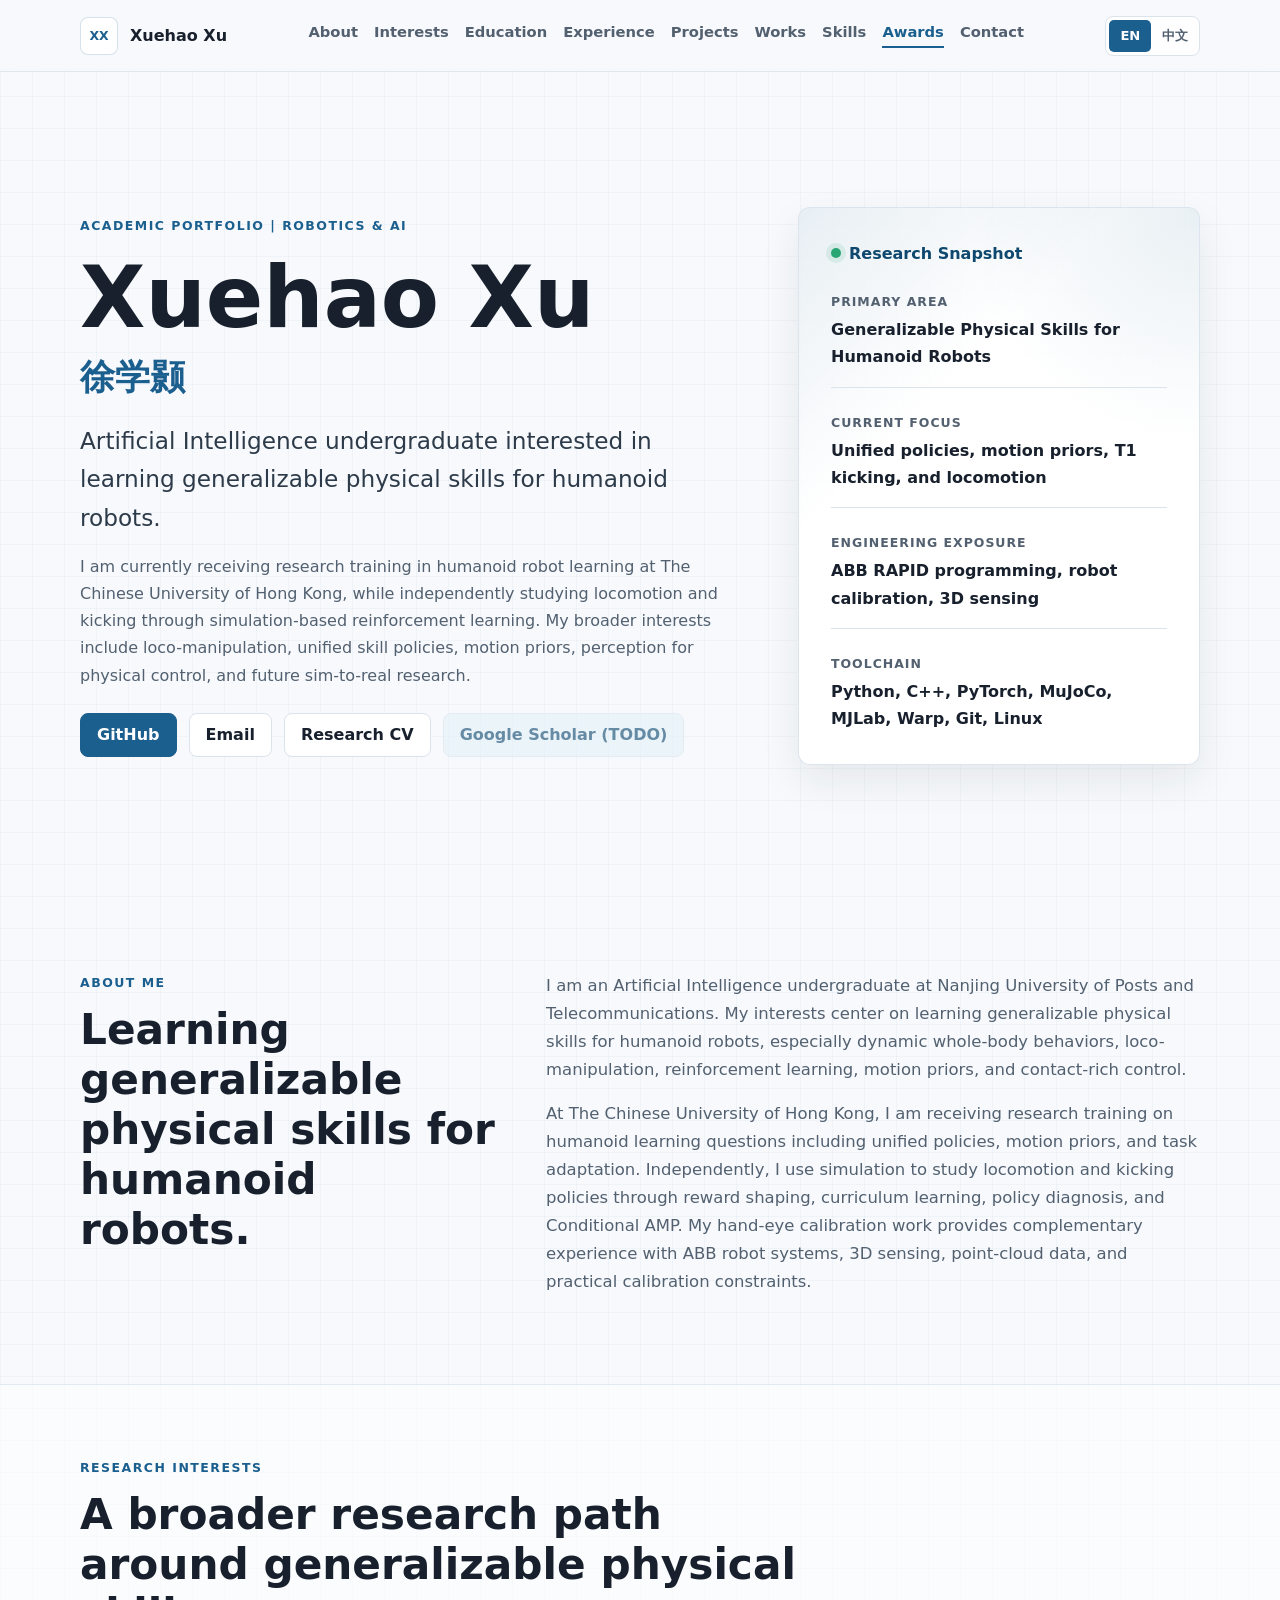
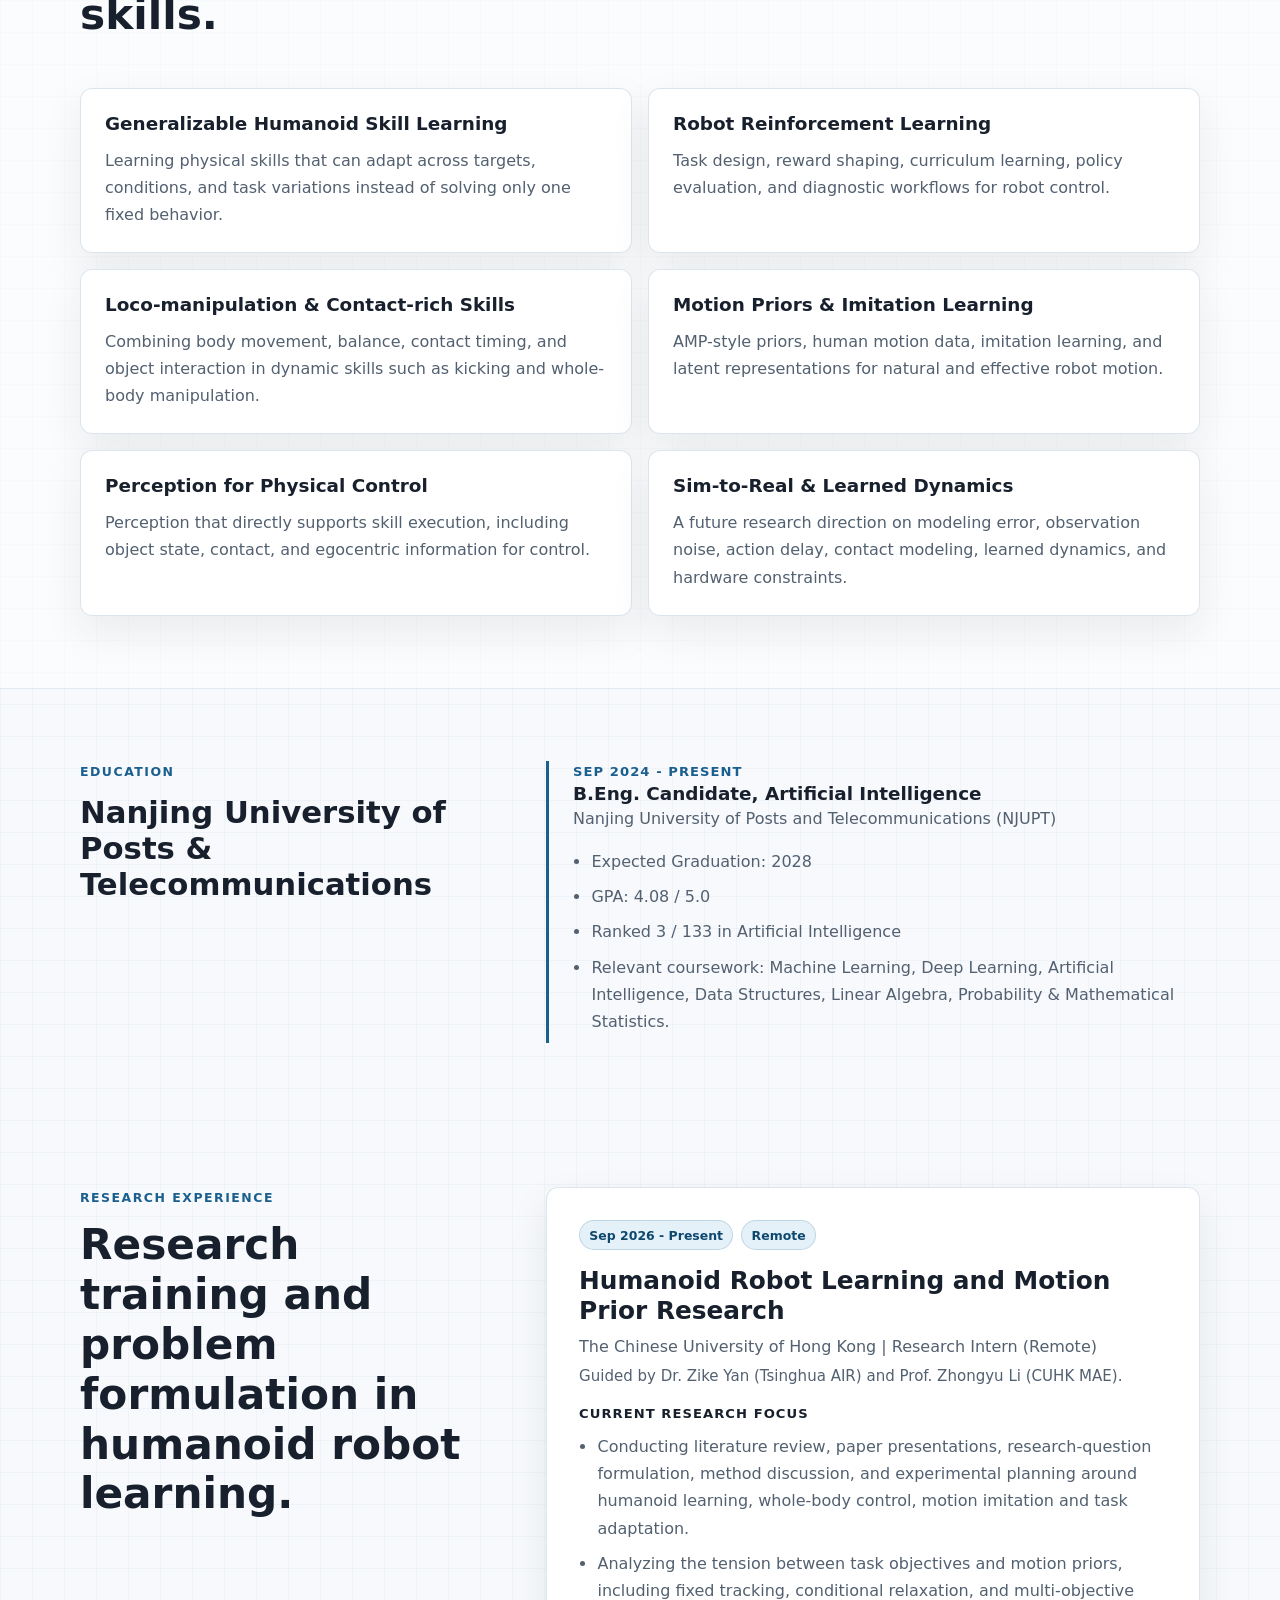
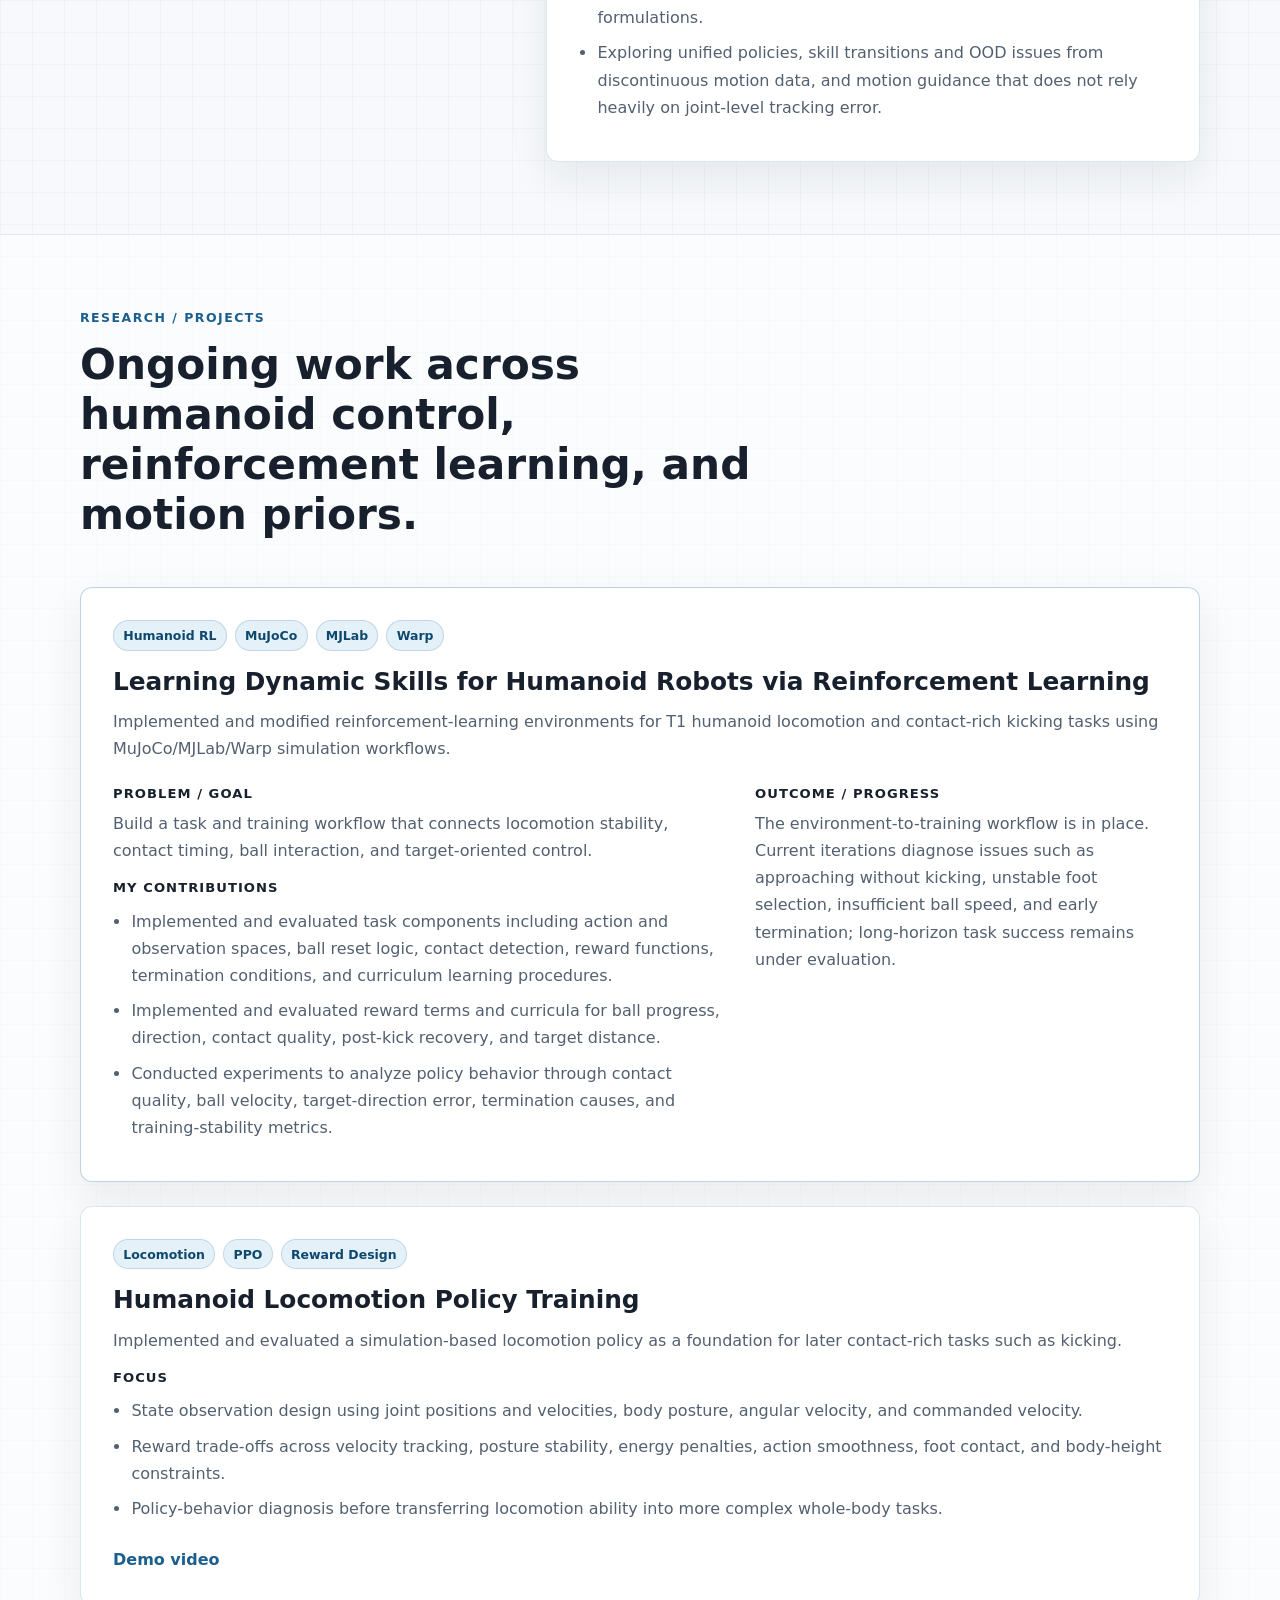
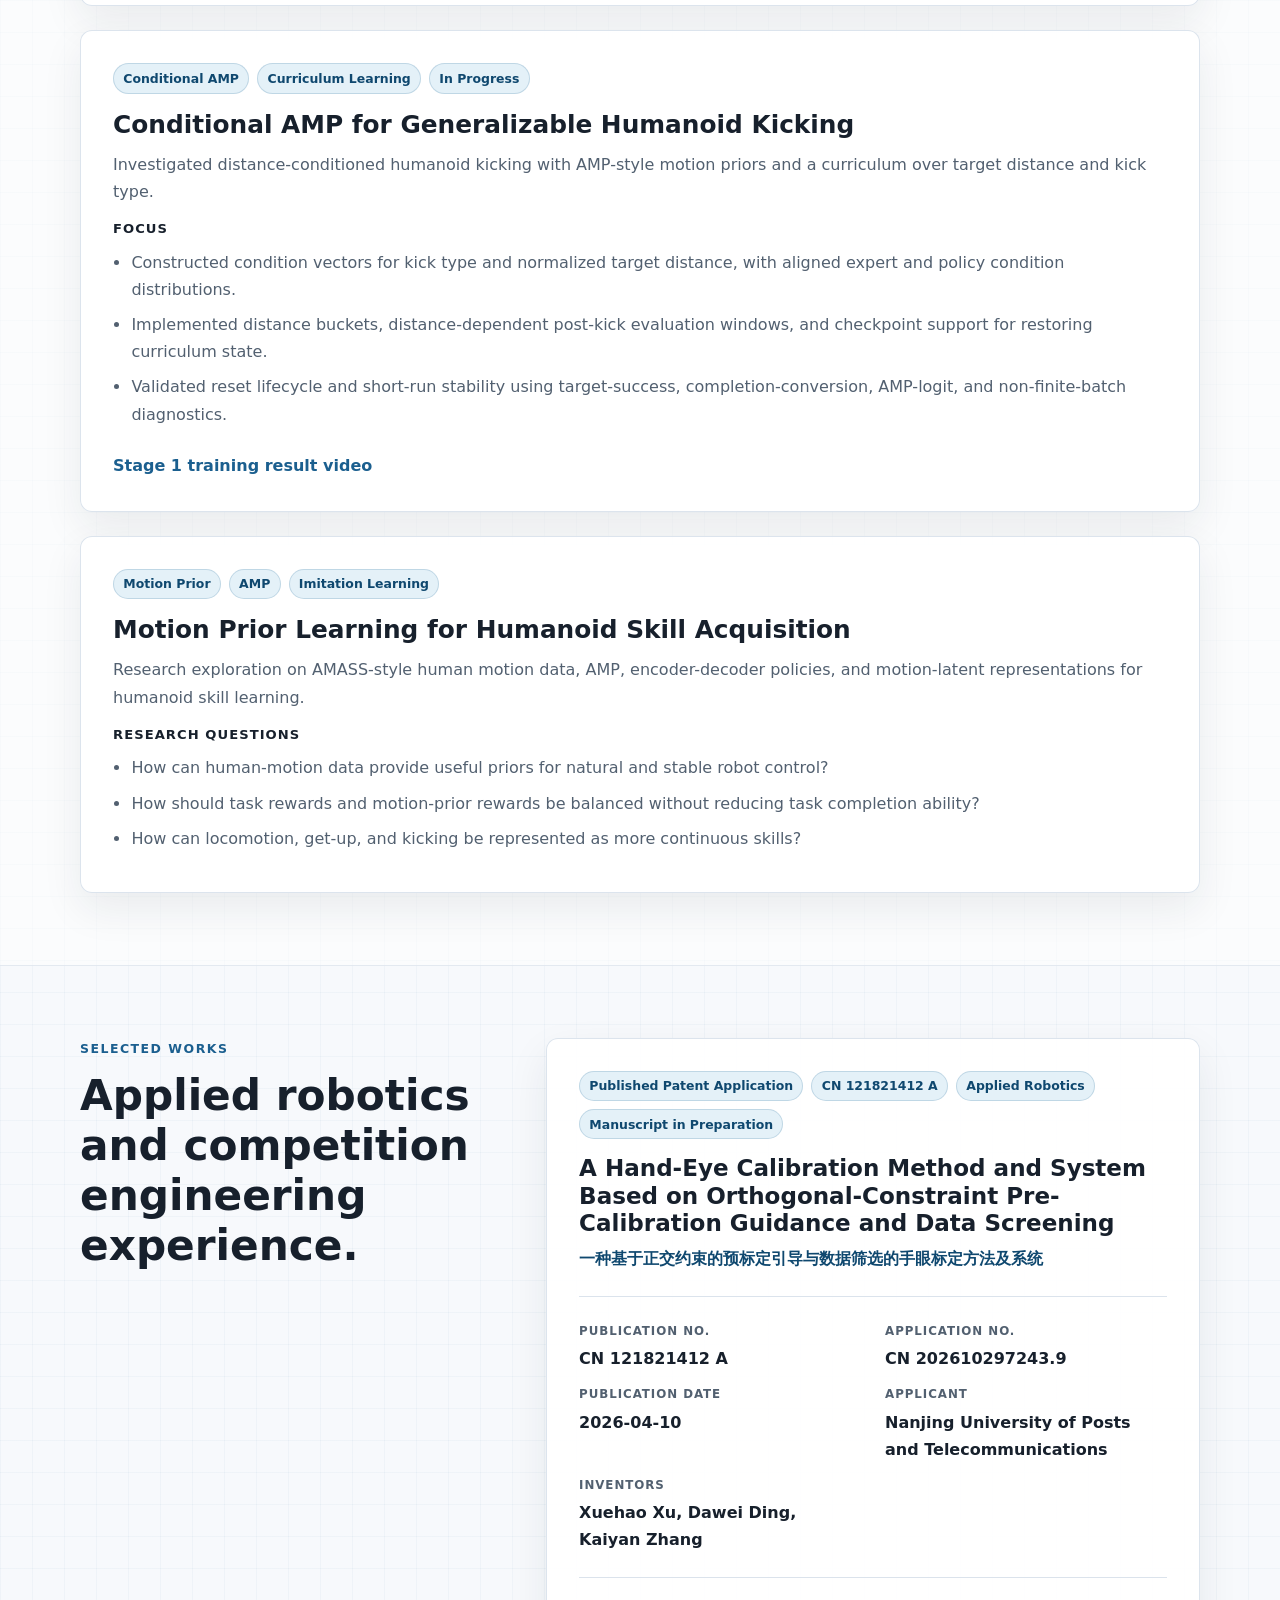
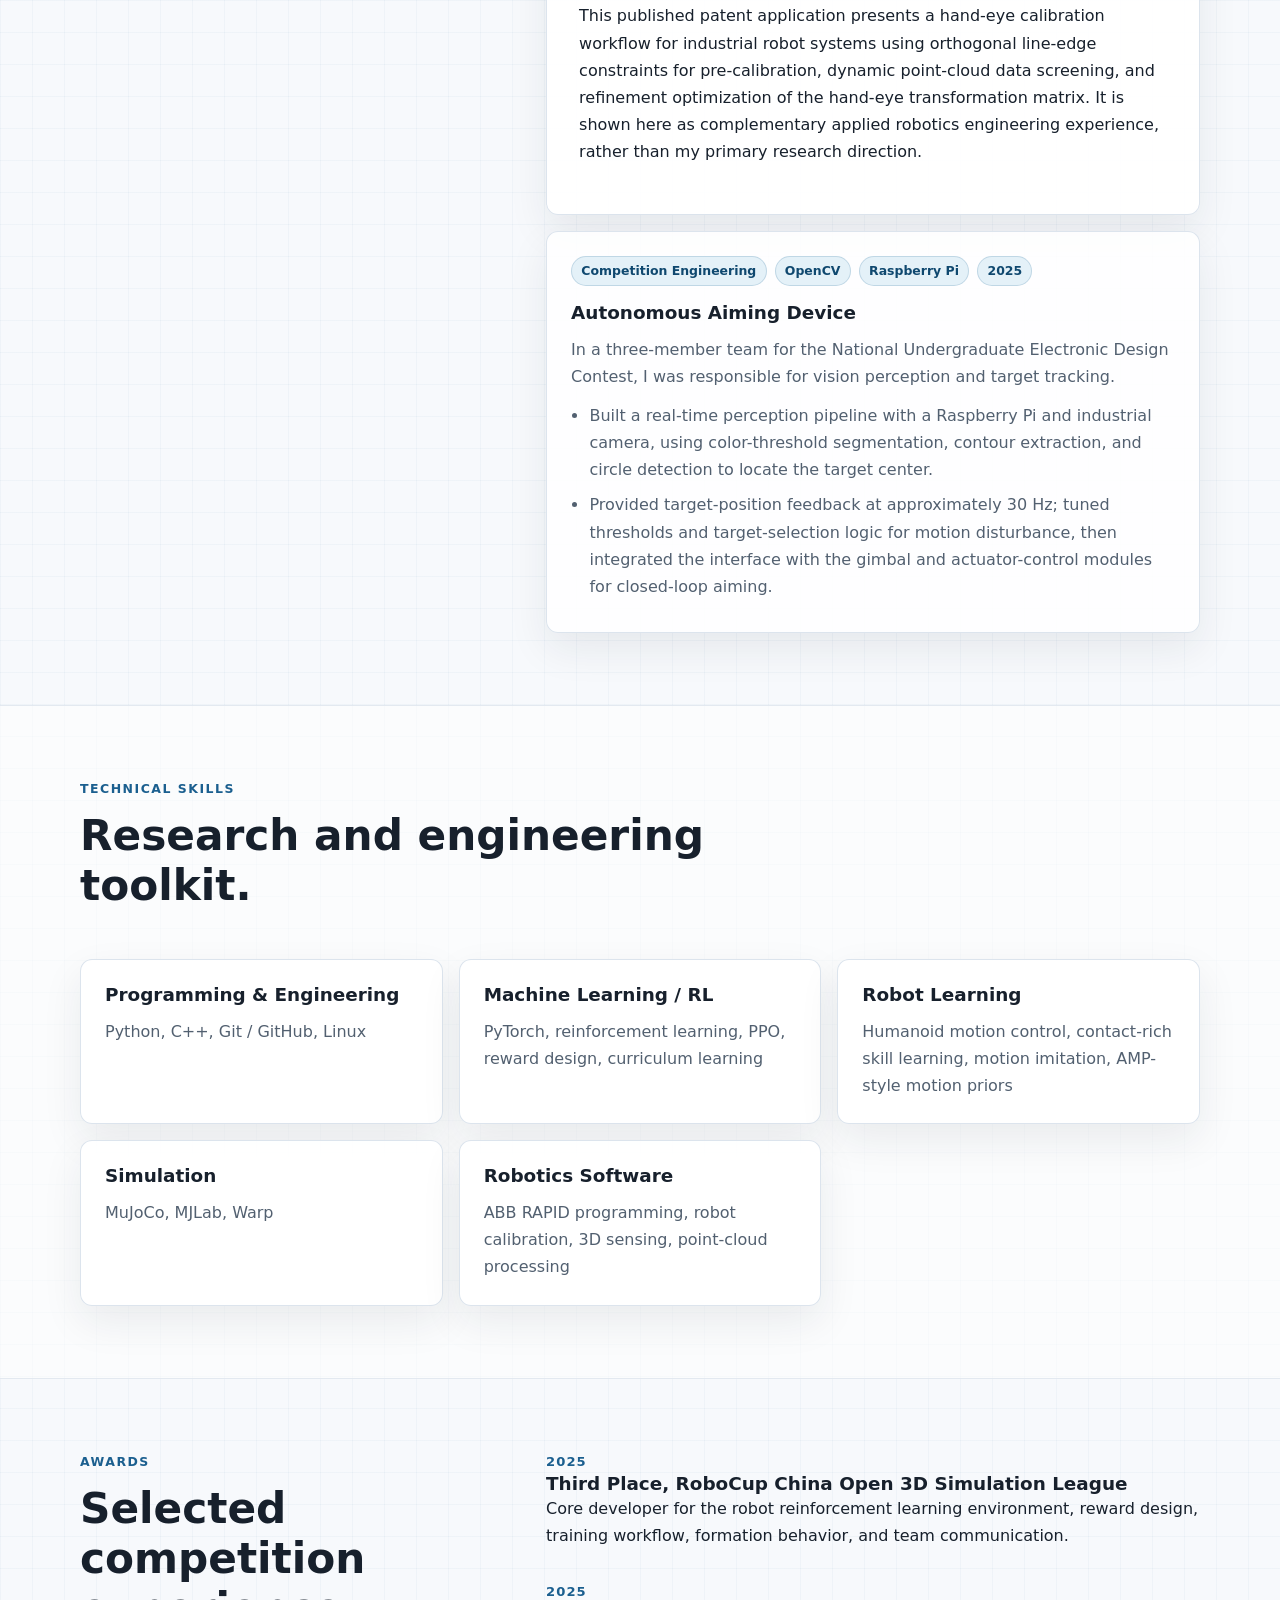
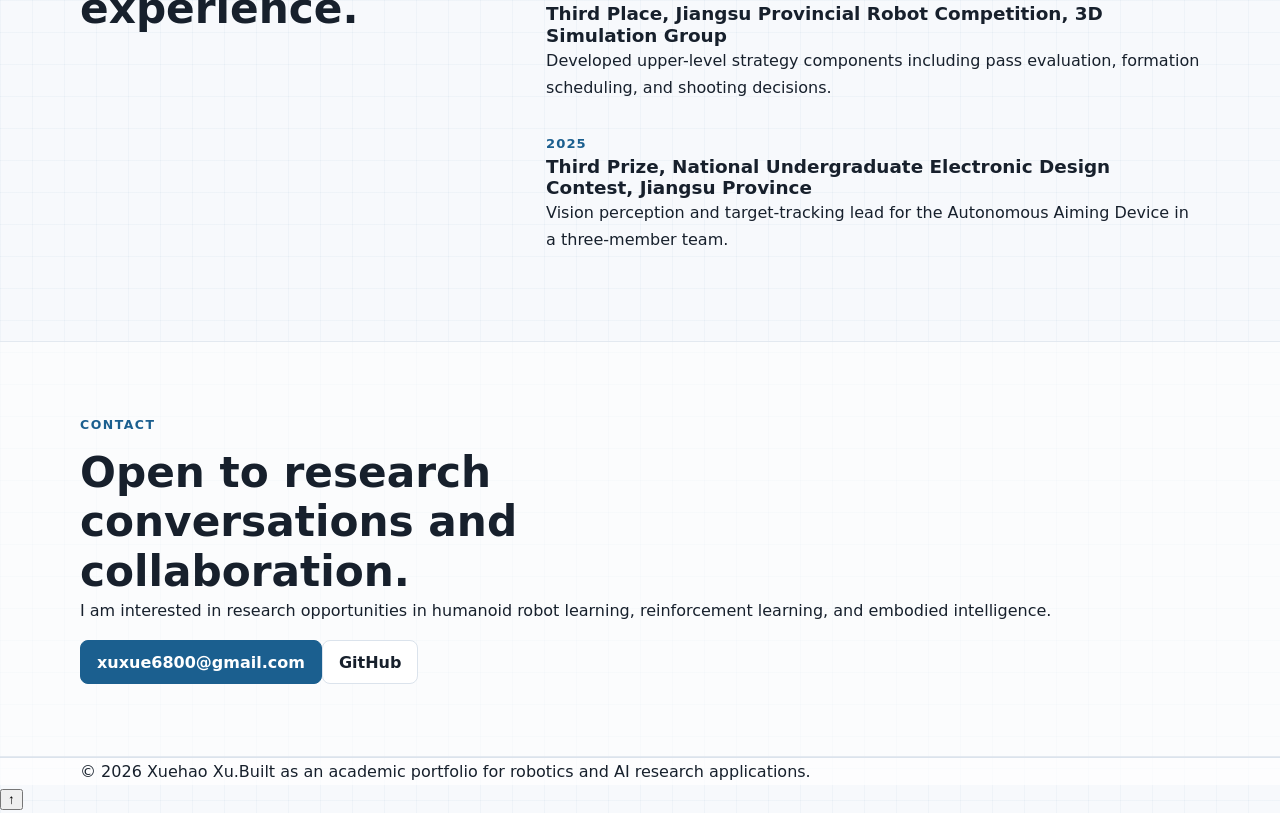
==== index.html @ 35026222 "Bust homepage script cache" ====
<!doctype html>
<html lang="en">
  <head>
    <meta charset="utf-8">
    <meta name="viewport" content="width=device-width, initial-scale=1">
    <meta name="description" content="Xuehao Xu's academic portfolio in artificial intelligence, humanoid robot learning, reinforcement learning, and robotics engineering.">
    <title>Xuehao Xu | Generalizable Humanoid Robot Skills</title>
    <link rel="icon" href="favicon.svg" type="image/svg+xml">
    <link rel="stylesheet" href="styles.css?v=20260922-1">
  </head>
  <body>
    <header class="site-header">
      <nav class="nav container" aria-label="Primary navigation">
        <a class="brand" href="#home" aria-label="Xuehao Xu home">
          <span class="brand-mark" aria-hidden="true">XX</span>
          <span>Xuehao Xu</span>
        </a>
        <button class="nav-toggle" type="button" aria-expanded="false" aria-controls="nav-menu">
          <span class="sr-only">Toggle navigation</span>
          <span></span><span></span><span></span>
        </button>
        <ul class="nav-menu" id="nav-menu">
          <li><a href="#about" data-i18n="navAbout">About</a></li>
          <li><a href="#interests" data-i18n="navInterests">Interests</a></li>
          <li><a href="#education" data-i18n="navEducation">Education</a></li>
          <li><a href="#experience" data-i18n="navExperience">Experience</a></li>
          <li><a href="#projects" data-i18n="navProjects">Projects</a></li>
          <li><a href="#selected-works" data-i18n="navWorks">Works</a></li>
          <li><a href="#skills" data-i18n="navSkills">Skills</a></li>
          <li><a href="#awards" data-i18n="navAwards">Awards</a></li>
          <li><a href="#contact" data-i18n="navContact">Contact</a></li>
        </ul>
        <div class="language-switch" aria-label="Language selection">
          <button class="lang-button active" type="button" data-lang="en" aria-pressed="true">EN</button>
          <button class="lang-button" type="button" data-lang="zh" aria-pressed="false">&#20013;&#25991;</button>
        </div>
      </nav>
    </header>

    <main id="home">
      <section class="hero section">
        <div class="container hero-grid">
          <div class="hero-copy">
            <p class="eyebrow" data-i18n="heroEyebrow">Academic Portfolio | Robotics & AI</p>
            <h1>Xuehao Xu <span lang="zh-CN">&#24464;&#23398;&#39074;</span></h1>
            <p class="hero-title" data-i18n="heroTitle">Artificial Intelligence undergraduate interested in learning generalizable physical skills for humanoid robots.</p>
            <p class="hero-text" data-i18n="heroText">I am currently receiving research training in humanoid robot learning at The Chinese University of Hong Kong, while independently studying locomotion and kicking through simulation-based reinforcement learning. My broader interests include loco-manipulation, unified skill policies, motion priors, perception for physical control, and future sim-to-real research.</p>
            <div class="hero-actions" aria-label="Profile links">
              <a class="button primary" href="https://github.com/srontover" target="_blank" rel="noopener noreferrer">GitHub</a>
              <a class="button" href="mailto:xuxue6800@gmail.com">Email</a>
              <a class="button" href="./cv/index.html" target="_blank" rel="noopener noreferrer" data-i18n="cv">Research CV</a>
              <span class="button subtle disabled" aria-disabled="true" data-i18n="scholar">Google Scholar (TODO)</span>
            </div>
          </div>

          <aside class="hero-panel" aria-label="Research snapshot">
            <div class="panel-heading"><span class="status-dot" aria-hidden="true"></span><span data-i18n="snapshotTitle">Research Snapshot</span></div>
            <dl class="snapshot-list">
              <div><dt data-i18n="snapshotAreaLabel">Primary Area</dt><dd data-i18n="snapshotArea">Generalizable Physical Skills for Humanoid Robots</dd></div>
              <div><dt data-i18n="snapshotFocusLabel">Current Focus</dt><dd data-i18n="snapshotFocus">Unified policies, motion priors, T1 kicking, and locomotion</dd></div>
              <div><dt data-i18n="snapshotEngineeringLabel">Engineering Exposure</dt><dd data-i18n="snapshotEngineering">ABB RAPID programming, robot calibration, 3D sensing</dd></div>
              <div><dt data-i18n="snapshotToolsLabel">Toolchain</dt><dd data-i18n="snapshotTools">Python, C++, PyTorch, MuJoCo, MJLab, Warp, Git, Linux</dd></div>
            </dl>
          </aside>
        </div>
      </section>

      <section class="section" id="about">
        <div class="container two-column">
          <div>
            <p class="section-kicker" data-i18n="aboutKicker">About Me</p>
            <h2 data-i18n="aboutTitle">Learning generalizable physical skills for humanoid robots.</h2>
          </div>
          <div class="section-body">
            <p data-i18n="aboutText1">I am an Artificial Intelligence undergraduate at Nanjing University of Posts and Telecommunications. My interests center on learning generalizable physical skills for humanoid robots, especially dynamic whole-body behaviors, loco-manipulation, reinforcement learning, motion priors, and contact-rich control.</p>
            <p data-i18n="aboutText2">At The Chinese University of Hong Kong, I am receiving research training on humanoid learning questions including unified policies, motion priors, and task adaptation. Independently, I use simulation to study locomotion and kicking policies through reward shaping, curriculum learning, policy diagnosis, and Conditional AMP. My hand-eye calibration work provides complementary experience with ABB robot systems, 3D sensing, point-cloud data, and practical calibration constraints.</p>
          </div>
        </div>
      </section>

      <section class="section alt" id="interests">
        <div class="container">
          <div class="section-header">
            <p class="section-kicker" data-i18n="interestsKicker">Research Interests</p>
            <h2 data-i18n="interestsTitle">A broader research path around generalizable physical skills.</h2>
          </div>
          <div class="interest-grid focused">
            <article class="interest-card"><h3 data-i18n="interest1Title">Generalizable Humanoid Skill Learning</h3><p data-i18n="interest1Text">Learning physical skills that can adapt across targets, conditions, and task variations instead of solving only one fixed behavior.</p></article>
            <article class="interest-card"><h3 data-i18n="interest2Title">Robot Reinforcement Learning</h3><p data-i18n="interest2Text">Task design, reward shaping, curriculum learning, policy evaluation, and diagnostic workflows for robot control.</p></article>
            <article class="interest-card"><h3 data-i18n="interest3Title">Loco-manipulation &amp; Contact-rich Skills</h3><p data-i18n="interest3Text">Combining body movement, balance, contact timing, and object interaction in dynamic skills such as kicking and whole-body manipulation.</p></article>
            <article class="interest-card"><h3 data-i18n="interest4Title">Motion Priors &amp; Imitation Learning</h3><p data-i18n="interest4Text">AMP-style priors, human motion data, imitation learning, and latent representations for natural and effective robot motion.</p></article>
            <article class="interest-card"><h3 data-i18n="interest5Title">Perception for Physical Control</h3><p data-i18n="interest5Text">Perception that directly supports skill execution, including object state, contact, and egocentric information for control.</p></article>
            <article class="interest-card"><h3 data-i18n="interest6Title">Sim-to-Real &amp; Learned Dynamics</h3><p data-i18n="interest6Text">A future research direction on modeling error, observation noise, action delay, contact modeling, learned dynamics, and hardware constraints.</p></article>
          </div>
        </div>
      </section>

      <section class="section" id="education">
        <div class="container two-column">
          <div>
            <p class="section-kicker" data-i18n="educationKicker">Education</p>
            <h2 class="section-title-compact" data-i18n="educationTitle">Nanjing University of Posts &amp; Telecommunications</h2>
          </div>
          <div class="timeline">
            <article class="timeline-item">
              <div class="timeline-date" data-i18n="educationDate">Sep 2024 - Present</div>
              <h3 data-i18n="educationDegree">B.Eng. Candidate, Artificial Intelligence</h3>
              <p class="muted" data-i18n="educationSchool">Nanjing University of Posts and Telecommunications (NJUPT)</p>
              <ul class="clean-list">
                <li data-i18n="educationExpected">Expected Graduation: 2028</li>
                <li data-i18n="educationGpa">GPA: 4.08 / 5.0</li>
                <li data-i18n="educationRank">Ranked 3 / 133 in Artificial Intelligence</li>
                <li data-i18n="educationCoursework">Relevant coursework: Machine Learning, Deep Learning, Artificial Intelligence, Data Structures, Linear Algebra, Probability &amp; Mathematical Statistics.</li>
              </ul>
            </article>
          </div>
        </div>
      </section>

      <section class="section" id="experience">
        <div class="container two-column">
          <div>
            <p class="section-kicker" data-i18n="experienceKicker">Research Experience</p>
            <h2 data-i18n="experienceTitle">Research training and problem formulation in humanoid robot learning.</h2>
          </div>
          <article class="research-experience-card">
            <div class="project-meta"><span data-i18n="experienceDate">Sep 2026 - Present</span><span data-i18n="experienceRemote">Remote</span></div>
            <h3 data-i18n="experienceRole">Humanoid Robot Learning and Motion Prior Research</h3>
            <p class="muted" data-i18n="experienceAffiliation">The Chinese University of Hong Kong | Research Intern (Remote)</p>
            <p class="advisor-line" data-i18n="experienceAdvisors">Guided by Dr. Zike Yan (Tsinghua AIR) and Prof. Zhongyu Li (CUHK MAE).</p>
            <h4 data-i18n="experienceFocusLabel">Current Research Focus</h4>
            <ul>
              <li data-i18n="experiencePoint1">Conducting literature review, paper presentations, research-question formulation, method discussion, and experimental planning around humanoid learning, whole-body control, motion imitation and task adaptation.</li>
              <li data-i18n="experiencePoint2">Analyzing the tension between task objectives and motion priors, including fixed tracking, conditional relaxation, and multi-objective formulations.</li>
              <li data-i18n="experiencePoint3">Exploring unified policies, skill transitions and OOD issues from discontinuous motion data, and motion guidance that does not rely heavily on joint-level tracking error.</li>
            </ul>
          </article>
        </div>
      </section>

      <section class="section alt" id="projects">
        <div class="container">
          <div class="section-header">
            <p class="section-kicker" data-i18n="projectsKicker">Research / Projects</p>
            <h2 data-i18n="projectsTitle">Ongoing work across humanoid control, reinforcement learning, and motion priors.</h2>
          </div>
          <div class="project-grid">
            <article class="project-card featured">
              <div class="project-meta"><span data-i18n="tagHumanoidRl">Humanoid RL</span><span>MuJoCo</span><span>MJLab</span><span>Warp</span></div>
              <h3 data-i18n="project1Title">Learning Dynamic Skills for Humanoid Robots via Reinforcement Learning</h3>
              <p data-i18n="project1Text">Implemented and modified reinforcement-learning environments for T1 humanoid locomotion and contact-rich kicking tasks using MuJoCo/MJLab/Warp simulation workflows.</p>
              <div class="project-detail-grid">
                <div>
                  <h4 data-i18n="problemGoal">Problem / Goal</h4><p data-i18n="project1Goal">Build a task and training workflow that connects locomotion stability, contact timing, ball interaction, and target-oriented control.</p>
                  <h4 data-i18n="contributions">My Contributions</h4>
                  <ul>
                    <li data-i18n="project1Contribution1">Implemented and evaluated task components including action and observation spaces, ball reset logic, contact detection, reward functions, termination conditions, and curriculum learning procedures.</li>
                    <li data-i18n="project1Contribution2">Implemented and evaluated reward terms and curricula for ball progress, direction, contact quality, post-kick recovery, and target distance.</li>
                    <li data-i18n="project1Contribution3">Conducted experiments to analyze policy behavior through contact quality, ball velocity, target-direction error, termination causes, and training-stability metrics.</li>
                  </ul>
                </div>
                <div><h4 data-i18n="outcome">Outcome / Progress</h4><p data-i18n="project1Outcome">The environment-to-training workflow is in place. Current iterations diagnose issues such as approaching without kicking, unstable foot selection, insufficient ball speed, and early termination; long-horizon task success remains under evaluation.</p></div>
              </div>
            </article>

            <article class="project-card">
              <div class="project-meta"><span data-i18n="tagLocomotion">Locomotion</span><span>PPO</span><span data-i18n="tagReward">Reward Design</span></div>
              <h3 data-i18n="project2Title">Humanoid Locomotion Policy Training</h3>
              <p data-i18n="project2Text">Implemented and evaluated a simulation-based locomotion policy as a foundation for later contact-rich tasks such as kicking.</p>
              <h4 data-i18n="focus">Focus</h4>
              <ul>
                <li data-i18n="project2Point1">State observation design using joint positions and velocities, body posture, angular velocity, and commanded velocity.</li>
                <li data-i18n="project2Point2">Reward trade-offs across velocity tracking, posture stability, energy penalties, action smoothness, foot contact, and body-height constraints.</li>
                <li data-i18n="project2Point3">Policy-behavior diagnosis before transferring locomotion ability into more complex whole-body tasks.</li>
              </ul>
              <a class="text-link" href="https://www.bilibili.com/video/BV1HuEK6KEx6/" target="_blank" rel="noopener noreferrer" data-i18n="demoVideo">Demo video</a>
            </article>

            <article class="project-card">
              <div class="project-meta"><span data-i18n="tagConditionalAmp">Conditional AMP</span><span>Curriculum Learning</span><span data-i18n="tagInProgress">In Progress</span></div>
              <h3 data-i18n="project4Title">Conditional AMP for Generalizable Humanoid Kicking</h3>
              <p data-i18n="project4Text">Investigated distance-conditioned humanoid kicking with AMP-style motion priors and a curriculum over target distance and kick type.</p>
              <h4 data-i18n="focus">Focus</h4>
              <ul>
                <li data-i18n="project4Point1">Constructed condition vectors for kick type and normalized target distance, with aligned expert and policy condition distributions.</li>
                <li data-i18n="project4Point2">Implemented distance buckets, distance-dependent post-kick evaluation windows, and checkpoint support for restoring curriculum state.</li>
                <li data-i18n="project4Point3">Validated reset lifecycle and short-run stability using target-success, completion-conversion, AMP-logit, and non-finite-batch diagnostics.</li>
              </ul>
              <a class="text-link" href="https://www.bilibili.com/video/BV1hbgn6gE2H/" target="_blank" rel="noopener noreferrer" data-i18n="stage1Video">Stage 1 training result video</a>
            </article>

            <article class="project-card">
              <div class="project-meta"><span data-i18n="tagMotionPrior">Motion Prior</span><span>AMP</span><span data-i18n="tagImitation">Imitation Learning</span></div>
              <h3 data-i18n="project3Title">Motion Prior Learning for Humanoid Skill Acquisition</h3>
              <p data-i18n="project3Text">Research exploration on AMASS-style human motion data, AMP, encoder-decoder policies, and motion-latent representations for humanoid skill learning.</p>
              <h4 data-i18n="researchQuestions">Research Questions</h4>
              <ul>
                <li data-i18n="project3Point1">How can human-motion data provide useful priors for natural and stable robot control?</li>
                <li data-i18n="project3Point2">How should task rewards and motion-prior rewards be balanced without reducing task completion ability?</li>
                <li data-i18n="project3Point3">How can locomotion, get-up, and kicking be represented as more continuous skills?</li>
              </ul>
            </article>
          </div>
        </div>
      </section>

      <section class="section" id="selected-works">
        <div class="container two-column">
          <div><p class="section-kicker" data-i18n="worksKicker">Selected Works</p><h2 data-i18n="worksTitle">Applied robotics and competition engineering experience.</h2></div>
          <div class="work-stack">
          <article class="patent-card">
            <div class="project-meta"><span data-i18n="patentBadge">Published Patent Application</span><span>CN 121821412 A</span><span data-i18n="patentAreaTag">Applied Robotics</span><span data-i18n="patentManuscriptTag">Manuscript in Preparation</span></div>
            <h3 data-i18n="patentTitle">A Hand-Eye Calibration Method and System Based on Orthogonal-Constraint Pre-Calibration Guidance and Data Screening</h3>
            <p class="cn-title" lang="zh-CN" data-i18n="patentChineseTitle">&#19968;&#31181;&#22522;&#20110;&#27491;&#20132;&#32422;&#26463;&#30340;&#39044;&#26631;&#23450;&#24341;&#23548;&#19982;&#25968;&#25454;&#31579;&#36873;&#30340;&#25163;&#30524;&#26631;&#23450;&#26041;&#27861;&#21450;&#31995;&#32479;</p>
            <dl class="patent-meta">
              <div><dt data-i18n="patentPublicationNoLabel">Publication No.</dt><dd>CN 121821412 A</dd></div>
              <div><dt data-i18n="patentApplicationNoLabel">Application No.</dt><dd>CN 202610297243.9</dd></div>
              <div><dt data-i18n="patentDateLabel">Publication Date</dt><dd>2026-04-10</dd></div>
              <div><dt data-i18n="patentApplicantLabel">Applicant</dt><dd data-i18n="patentApplicant">Nanjing University of Posts and Telecommunications</dd></div>
              <div><dt data-i18n="patentInventorsLabel">Inventors</dt><dd data-i18n="patentInventors">Xuehao Xu, Dawei Ding, Kaiyan Zhang</dd></div>
            </dl>
            <p data-i18n="patentText">This published patent application presents a hand-eye calibration workflow for industrial robot systems using orthogonal line-edge constraints for pre-calibration, dynamic point-cloud data screening, and refinement optimization of the hand-eye transformation matrix. It is shown here as complementary applied robotics engineering experience, rather than my primary research direction.</p>
          </article>
          <article class="engineering-item">
            <div class="project-meta"><span data-i18n="aimingBadge">Competition Engineering</span><span>OpenCV</span><span>Raspberry Pi</span><span>2025</span></div>
            <h3 data-i18n="aimingTitle">Autonomous Aiming Device</h3>
            <p data-i18n="aimingText">In a three-member team for the National Undergraduate Electronic Design Contest, I was responsible for vision perception and target tracking.</p>
            <ul>
              <li data-i18n="aimingPoint1">Built a real-time perception pipeline with a Raspberry Pi and industrial camera, using color-threshold segmentation, contour extraction, and circle detection to locate the target center.</li>
              <li data-i18n="aimingPoint2">Provided target-position feedback at approximately 30 Hz; tuned thresholds and target-selection logic for motion disturbance, then integrated the interface with the gimbal and actuator-control modules for closed-loop aiming.</li>
            </ul>
          </article>
          </div>
        </div>
      </section>

      <section class="section alt" id="skills">
        <div class="container">
          <div class="section-header"><p class="section-kicker" data-i18n="skillsKicker">Technical Skills</p><h2 data-i18n="skillsTitle">Research and engineering toolkit.</h2></div>
          <div class="skills-grid">
            <article class="skill-group"><h3 data-i18n="skill1Title">Programming &amp; Engineering</h3><p data-i18n="skill1Text">Python, C++, Git / GitHub, Linux</p></article>
            <article class="skill-group"><h3 data-i18n="skill2Title">Machine Learning / RL</h3><p data-i18n="skill2Text">PyTorch, reinforcement learning, PPO, reward design, curriculum learning</p></article>
            <article class="skill-group"><h3 data-i18n="skill3Title">Robot Learning</h3><p data-i18n="skill3Text">Humanoid motion control, contact-rich skill learning, motion imitation, AMP-style motion priors</p></article>
            <article class="skill-group"><h3 data-i18n="skill4Title">Simulation</h3><p data-i18n="skill4Text">MuJoCo, MJLab, Warp</p></article>
            <article class="skill-group"><h3 data-i18n="skill5Title">Robotics Software</h3><p data-i18n="skill5Text">ABB RAPID programming, robot calibration, 3D sensing, point-cloud processing</p></article>
          </div>
        </div>
      </section>

      <section class="section" id="awards">
        <div class="container two-column">
          <div><p class="section-kicker" data-i18n="awardsKicker">Awards</p><h2 data-i18n="awardsTitle">Selected competition experience.</h2></div>
          <div class="award-list">
            <article class="award-item"><div class="award-year">2025</div><div><h3 data-i18n="award1Title">Third Place, RoboCup China Open 3D Simulation League</h3><p data-i18n="award1Text">Core developer for the robot reinforcement learning environment, reward design, training workflow, formation behavior, and team communication.</p></div></article>
            <article class="award-item"><div class="award-year">2025</div><div><h3 data-i18n="award2Title">Third Place, Jiangsu Provincial Robot Competition, 3D Simulation Group</h3><p data-i18n="award2Text">Developed upper-level strategy components including pass evaluation, formation scheduling, and shooting decisions.</p></div></article>
            <article class="award-item"><div class="award-year">2025</div><div><h3 data-i18n="award3Title">Third Prize, National Undergraduate Electronic Design Contest, Jiangsu Province</h3><p data-i18n="award3Text">Vision perception and target-tracking lead for the Autonomous Aiming Device in a three-member team.</p></div></article>
          </div>
        </div>
      </section>

      <section class="section alt" id="contact">
        <div class="container contact-panel">
          <div><p class="section-kicker" data-i18n="contactKicker">Contact</p><h2 data-i18n="contactTitle">Open to research conversations and collaboration.</h2><p data-i18n="contactText">I am interested in research opportunities in humanoid robot learning, reinforcement learning, and embodied intelligence.</p></div>
          <div class="contact-links"><a class="button primary" href="mailto:xuxue6800@gmail.com">xuxue6800@gmail.com</a><a class="button" href="https://github.com/srontover" target="_blank" rel="noopener noreferrer">GitHub</a></div>
        </div>
      </section>
    </main>

    <footer class="site-footer"><div class="container"><span>&copy; <span id="year"></span> Xuehao Xu.</span><span data-i18n="footerText">Built as an academic portfolio for robotics and AI research applications.</span></div></footer>
    <button class="back-to-top" type="button" aria-label="Back to top" data-i18n-title="backToTop">&#8593;</button>
    <script src="script.js?v=20260922-2"></script>
  </body>
</html>
---- styles.css ----
:root {
  --color-bg: #f7f9fc;
  --color-surface: #ffffff;
  --color-surface-soft: #eef3f8;
  --color-text: #17202c;
  --color-muted: #526070;
  --color-border: #dbe3ec;
  --color-accent: #1b5f8f;
  --color-accent-strong: #0f486f;
  --color-accent-soft: #e4f1f8;
  --color-rule: rgba(27, 95, 143, 0.18);
  --shadow-card: 0 16px 40px rgba(20, 36, 54, 0.08);
  --shadow-hover: 0 20px 48px rgba(20, 36, 54, 0.13);
  --radius-sm: 8px;
  --radius-md: 12px;
  --radius-lg: 18px;
  --space-1: 0.25rem;
  --space-2: 0.5rem;
  --space-3: 0.75rem;
  --space-4: 1rem;
  --space-5: 1.5rem;
  --space-6: 2rem;
  --space-7: 3rem;
  --space-8: 4.5rem;
  --container: 1120px;
  --header-height: 72px;
}

* {
  box-sizing: border-box;
}

html {
  scroll-behavior: smooth;
  scroll-padding-top: calc(var(--header-height) + 18px);
}

body {
  margin: 0;
  background:
    linear-gradient(rgba(27, 95, 143, 0.035) 1px, transparent 1px),
    linear-gradient(90deg, rgba(27, 95, 143, 0.035) 1px, transparent 1px),
    var(--color-bg);
  background-size: 32px 32px;
  color: var(--color-text);
  font-family:
    Inter, ui-sans-serif, system-ui, -apple-system, BlinkMacSystemFont, "Segoe UI",
    "Noto Sans SC", "Microsoft YaHei", sans-serif;
  font-size: 16px;
  line-height: 1.7;
}

body.nav-open {
  overflow: hidden;
}

a {
  color: inherit;
  text-decoration: none;
}

p {
  margin: 0 0 var(--space-4);
}

h1,
h2,
h3,
h4 {
  margin: 0;
  color: var(--color-text);
  line-height: 1.18;
  letter-spacing: 0;
}

h1 {
  max-width: 850px;
  font-size: clamp(2.5rem, 7vw, 5.3rem);
  font-weight: 760;
}

h1 span {
  display: block;
  margin-top: var(--space-2);
  color: var(--color-accent);
  font-size: clamp(1.35rem, 3vw, 2.2rem);
  font-weight: 650;
}

h2 {
  max-width: 720px;
  font-size: clamp(1.85rem, 3.3vw, 3rem);
  font-weight: 720;
}

h3 {
  font-size: 1.15rem;
  font-weight: 700;
}

h4 {
  margin-bottom: var(--space-2);
  font-size: 0.82rem;
  font-weight: 760;
  letter-spacing: 0.08em;
  text-transform: uppercase;
}

ul {
  margin: var(--space-3) 0 0;
  padding-left: 1.15rem;
}

li {
  margin-bottom: var(--space-2);
}

.container {
  width: min(100% - 40px, var(--container));
  margin: 0 auto;
}

.section {
  padding: var(--space-8) 0;
}

.section.alt {
  background: rgba(255, 255, 255, 0.54);
  border-block: 1px solid rgba(219, 227, 236, 0.75);
}

.section-header {
  max-width: 780px;
  margin-bottom: var(--space-7);
}

.section-kicker,
.eyebrow {
  margin-bottom: var(--space-3);
  color: var(--color-accent);
  font-size: 0.78rem;
  font-weight: 760;
  letter-spacing: 0.12em;
  text-transform: uppercase;
}

.section-body {
  color: var(--color-muted);
  font-size: 1.03rem;
}

.muted {
  color: var(--color-muted);
}

.sr-only {
  position: absolute;
  width: 1px;
  height: 1px;
  padding: 0;
  overflow: hidden;
  clip: rect(0, 0, 0, 0);
  white-space: nowrap;
  border: 0;
}

.site-header {
  position: sticky;
  z-index: 20;
  top: 0;
  height: var(--header-height);
  background: rgba(247, 249, 252, 0.88);
  border-bottom: 1px solid rgba(219, 227, 236, 0.8);
  backdrop-filter: blur(16px);
}

.nav {
  display: flex;
  align-items: center;
  justify-content: space-between;
  height: 100%;
  gap: var(--space-4);
}

.brand {
  display: inline-flex;
  align-items: center;
  gap: var(--space-3);
  font-weight: 760;
}

.brand-mark {
  display: grid;
  width: 38px;
  height: 38px;
  place-items: center;
  border: 1px solid var(--color-rule);
  border-radius: var(--radius-sm);
  background: var(--color-surface);
  color: var(--color-accent);
  font-size: 0.78rem;
  font-weight: 800;
}

.nav-menu {
  display: flex;
  align-items: center;
  gap: var(--space-4);
  margin: 0;
  padding: 0;
  list-style: none;
}

.nav-menu a {
  position: relative;
  color: var(--color-muted);
  font-size: 0.92rem;
  font-weight: 650;
}

.nav-menu a::after {
  position: absolute;
  right: 0;
  bottom: -8px;
  left: 0;
  height: 2px;
  background: var(--color-accent);
  content: "";
  opacity: 0;
  transform: scaleX(0.5);
  transition: opacity 160ms ease, transform 160ms ease;
}

.nav-menu a:hover,
.nav-menu a.active {
  color: var(--color-accent);
}

.nav-menu a.active::after {
  opacity: 1;
  transform: scaleX(1);
}

.nav-toggle {
  display: none;
  width: 42px;
  height: 42px;
  border: 1px solid var(--color-border);
  border-radius: var(--radius-sm);
  background: var(--color-surface);
  cursor: pointer;
}

.nav-toggle span:not(.sr-only) {
  display: block;
  width: 18px;
  height: 2px;
  margin: 4px auto;
  background: var(--color-text);
}

.language-switch {
  display: inline-flex;
  flex: 0 0 auto;
  align-items: center;
  gap: 2px;
  padding: 3px;
  border: 1px solid var(--color-border);
  border-radius: var(--radius-sm);
  background: rgba(255, 255, 255, 0.86);
}

.lang-button {
  min-width: 42px;
  min-height: 32px;
  padding: 0.28rem 0.52rem;
  border: 0;
  border-radius: calc(var(--radius-sm) - 3px);
  background: transparent;
  color: var(--color-muted);
  cursor: pointer;
  font: inherit;
  font-size: 0.82rem;
  font-weight: 760;
  line-height: 1;
}

.lang-button:hover,
.lang-button.active {
  background: var(--color-accent);
  color: #ffffff;
}

.hero {
  min-height: calc(100vh - var(--header-height));
  display: flex;
  align-items: center;
  padding: var(--space-8) 0;
}

.hero-grid {
  display: grid;
  align-items: center;
  grid-template-columns: minmax(0, 1.25fr) minmax(300px, 0.75fr);
  gap: var(--space-7);
}

.hero-copy {
  max-width: 820px;
}

.hero-title {
  max-width: 760px;
  margin-top: var(--space-5);
  color: #2d3a49;
  font-size: clamp(1.15rem, 2vw, 1.45rem);
  line-height: 1.65;
}

.hero-text {
  max-width: 760px;
  color: var(--color-muted);
}

.hero-actions,
.contact-actions {
  display: flex;
  flex-wrap: wrap;
  gap: var(--space-3);
  margin-top: var(--space-5);
}

.button {
  display: inline-flex;
  min-height: 44px;
  align-items: center;
  justify-content: center;
  padding: 0.68rem 1rem;
  border: 1px solid var(--color-border);
  border-radius: var(--radius-sm);
  background: var(--color-surface);
  color: var(--color-text);
  font-weight: 720;
  line-height: 1.2;
  transition: border-color 160ms ease, box-shadow 160ms ease, transform 160ms ease, background 160ms ease;
}

.button:hover {
  border-color: rgba(27, 95, 143, 0.42);
  box-shadow: 0 10px 28px rgba(20, 36, 54, 0.1);
  transform: translateY(-1px);
}

.button.primary {
  border-color: var(--color-accent);
  background: var(--color-accent);
  color: #ffffff;
}

.button.primary:hover {
  background: var(--color-accent-strong);
}

.button.subtle {
  background: var(--color-accent-soft);
  color: var(--color-accent-strong);
}

.button.disabled {
  cursor: not-allowed;
  opacity: 0.62;
  pointer-events: none;
}

.hero-panel,
.notice-card,
.project-card,
.research-experience-card,
.patent-card,
.interest-card,
.skill-group,
.award-card,
.contact-card {
  border: 1px solid rgba(219, 227, 236, 0.95);
  border-radius: var(--radius-md);
  background: rgba(255, 255, 255, 0.92);
  box-shadow: var(--shadow-card);
}

.hero-panel {
  position: relative;
  overflow: hidden;
  padding: var(--space-6);
}

.hero-panel::before {
  position: absolute;
  inset: 0;
  background:
    linear-gradient(135deg, rgba(27, 95, 143, 0.1), transparent 34%),
    radial-gradient(circle at 100% 0%, rgba(73, 130, 164, 0.12), transparent 34%);
  content: "";
  pointer-events: none;
}

.panel-heading,
.snapshot-list {
  position: relative;
}

.panel-heading {
  display: flex;
  align-items: center;
  gap: var(--space-2);
  margin-bottom: var(--space-5);
  color: var(--color-accent-strong);
  font-weight: 800;
}

.status-dot {
  width: 10px;
  height: 10px;
  border-radius: 999px;
  background: #29a673;
  box-shadow: 0 0 0 5px rgba(41, 166, 115, 0.12);
}

.snapshot-list {
  display: grid;
  gap: var(--space-5);
  margin: 0;
}

.snapshot-list div {
  padding-bottom: var(--space-4);
  border-bottom: 1px solid var(--color-border);
}

.snapshot-list div:last-child {
  padding-bottom: 0;
  border-bottom: 0;
}

.snapshot-list dt {
  color: var(--color-muted);
  font-size: 0.78rem;
  font-weight: 750;
  letter-spacing: 0.08em;
  text-transform: uppercase;
}

.snapshot-list dd {
  margin: var(--space-1) 0 0;
  color: var(--color-text);
  font-weight: 680;
}

.two-column {
  display: grid;
  grid-template-columns: minmax(0, 0.78fr) minmax(0, 1.22fr);
  gap: var(--space-7);
}

.two-column > * {
  min-width: 0;
}

.two-column h2 {
  max-width: 100%;
  overflow-wrap: anywhere;
  word-break: normal;
}

.section-title-compact {
  font-size: clamp(1.85rem, 2.4vw, 2.35rem);
}

.interest-grid,
.skills-grid {
  display: grid;
  grid-template-columns: repeat(3, minmax(0, 1fr));
  gap: var(--space-4);
}

.interest-grid.focused {
  grid-template-columns: repeat(2, minmax(0, 1fr));
}

.interest-card,
.skill-group,
.engineering-item {
  padding: var(--space-5);
}

.interest-card p,
.skill-group p,
.engineering-item p {
  margin: var(--space-3) 0 0;
  color: var(--color-muted);
}

.timeline,
.award-list {
  display: grid;
  gap: var(--space-4);
}

.timeline-item {
  padding-left: var(--space-5);
  border-left: 3px solid var(--color-accent);
}

.timeline-date,
.award-year {
  color: var(--color-accent);
  font-size: 0.82rem;
  font-weight: 800;
  letter-spacing: 0.08em;
  text-transform: uppercase;
}

.clean-list {
  color: var(--color-muted);
}

.project-grid {
  display: grid;
  gap: var(--space-5);
}

.project-card {
  padding: var(--space-6);
  transition: box-shadow 180ms ease, transform 180ms ease, border-color 180ms ease;
}

.project-card:hover,
.research-experience-card:hover,
.interest-card:hover,
.skill-group:hover,
.award-card:hover,
.engineering-item:hover {
  border-color: rgba(27, 95, 143, 0.28);
  box-shadow: var(--shadow-hover);
  transform: translateY(-2px);
}

.project-card.featured {
  border-color: rgba(27, 95, 143, 0.28);
}

.research-experience-card {
  padding: var(--space-6);
}

.research-experience-card h3 {
  margin-bottom: var(--space-2);
  font-size: clamp(1.25rem, 2vw, 1.55rem);
}

.research-experience-card .advisor-line {
  margin-top: calc(var(--space-3) * -1);
  color: var(--color-muted);
  font-size: 0.94rem;
}

.research-experience-card ul,
.engineering-item ul {
  color: var(--color-muted);
}

.project-meta {
  display: flex;
  flex-wrap: wrap;
  gap: var(--space-2);
  margin-bottom: var(--space-4);
}

.project-meta span {
  display: inline-flex;
  align-items: center;
  min-height: 28px;
  padding: 0.22rem 0.58rem;
  border: 1px solid var(--color-rule);
  border-radius: 999px;
  background: var(--color-accent-soft);
  color: var(--color-accent-strong);
  font-size: 0.78rem;
  font-weight: 720;
}

.project-card h3 {
  margin-bottom: var(--space-3);
  font-size: clamp(1.2rem, 2vw, 1.55rem);
}

.project-card p,
.project-card li {
  color: var(--color-muted);
}

.project-detail-grid {
  display: grid;
  grid-template-columns: minmax(0, 1.2fr) minmax(260px, 0.8fr);
  gap: var(--space-5);
  margin-top: var(--space-5);
}

.text-link {
  display: inline-flex;
  margin-top: var(--space-4);
  color: var(--color-accent);
  font-weight: 780;
}

.text-link:hover {
  color: var(--color-accent-strong);
  text-decoration: underline;
  text-underline-offset: 4px;
}

.notice-card {
  padding: var(--space-5);
  color: var(--color-muted);
}

.patent-card {
  padding: var(--space-6);
}

.work-stack {
  display: grid;
  gap: var(--space-4);
}

.patent-card h3 {
  margin-bottom: var(--space-2);
  font-size: clamp(1.15rem, 1.8vw, 1.45rem);
}

.cn-title {
  margin-bottom: var(--space-5);
  color: var(--color-accent-strong);
  font-weight: 700;
}

.patent-meta {
  display: grid;
  grid-template-columns: repeat(2, minmax(0, 1fr));
  gap: var(--space-3) var(--space-5);
  margin: var(--space-5) 0;
  padding: var(--space-5) 0;
  border-block: 1px solid var(--color-border);
}

.patent-meta div {
  min-width: 0;
}

.patent-meta dt {
  color: var(--color-muted);
  font-size: 0.74rem;
  font-weight: 760;
  letter-spacing: 0.08em;
  text-transform: uppercase;
}

.patent-meta dd {
  margin: var(--space-1) 0 0;
  color: var(--color-text);
  font-weight: 650;
  overflow-wrap: anywhere;
}

.engineering-list {
  display: grid;
  gap: var(--space-4);
}

.engineering-item {
  border: 1px solid rgba(219, 227, 236, 0.95);
  border-radius: var(--radius-md);
  background: rgba(255, 255, 255, 0.86);
  box-shadow: var(--shadow-card);
  transition: box-shadow 180ms ease, transform 180ms ease, border-color 180ms ease;
}

.award-card {
  display: grid;
  grid-template-columns: 80px minmax(0, 1fr);
  gap: var(--space-4);
  padding: var(--space-5);
}

.award-card p {
  margin-top: var(--space-2);
  color: var(--color-muted);
}

.contact-section {
  padding-bottom: var(--space-7);
}

.contact-card {
  display: grid;
  align-items: center;
  grid-template-columns: minmax(0, 1.1fr) minmax(280px, 0.9fr);
  gap: var(--space-6);
  padding: var(--space-7);
  background:
    linear-gradient(135deg, rgba(27, 95, 143, 0.1), rgba(255, 255, 255, 0.96) 42%),
    var(--color-surface);
}

.contact-card p {
  color: var(--color-muted);
}

.contact-actions {
  justify-content: flex-end;
  margin-top: 0;
}

.site-footer {
  border-top: 1px solid var(--color-border);
  background: rgba(255, 255, 255, 0.72);
}

.footer-inner {
  display: flex;
  align-items: center;
  justify-content: space-between;
  min-height: 72px;
  gap: var(--space-4);
  color: var(--color-muted);
  font-size: 0.92rem;
}

.footer-inner p {
  margin: 0;
}

.footer-inner a {
  color: var(--color-accent);
  font-weight: 700;
}

@media (max-width: 920px) {
  :root {
    --space-8: 3.5rem;
  }

  .nav-toggle {
    display: block;
  }

  .nav-menu {
    position: fixed;
    top: var(--header-height);
    right: 20px;
    left: 20px;
    display: none;
    flex-direction: column;
    align-items: stretch;
    gap: 0;
    padding: var(--space-3);
    border: 1px solid var(--color-border);
    border-radius: var(--radius-md);
    background: var(--color-surface);
    box-shadow: var(--shadow-card);
  }

  .nav-menu.is-open {
    display: flex;
  }

  .nav-menu a {
    display: block;
    padding: var(--space-3) var(--space-4);
  }

  .nav-menu a::after {
    display: none;
  }

  .language-switch {
    margin-left: auto;
  }

  .hero-grid,
  .two-column,
  .contact-card {
    grid-template-columns: 1fr;
  }

  .hero {
    min-height: auto;
  }

  .interest-grid,
  .skills-grid {
    grid-template-columns: repeat(2, minmax(0, 1fr));
  }

  .project-detail-grid {
    grid-template-columns: 1fr;
  }

  .contact-actions {
    justify-content: flex-start;
  }
}

@media (max-width: 640px) {
  .container {
    width: min(100% - 28px, var(--container));
  }

  .section {
    padding: 3rem 0;
  }

  .hero {
    padding: 3.2rem 0;
  }

  .hero-actions,
  .contact-actions {
    flex-direction: column;
  }

  .button {
    width: 100%;
  }

  .interest-grid,
  .interest-grid.focused,
  .skills-grid {
    grid-template-columns: 1fr;
  }

  .project-card,
  .patent-card,
  .hero-panel,
  .contact-card {
    padding: var(--space-5);
  }

  .patent-meta {
    grid-template-columns: 1fr;
  }

  .award-card {
    grid-template-columns: 1fr;
  }

  .footer-inner {
    flex-direction: column;
    align-items: flex-start;
    justify-content: center;
    padding: var(--space-4) 0;
  }
}
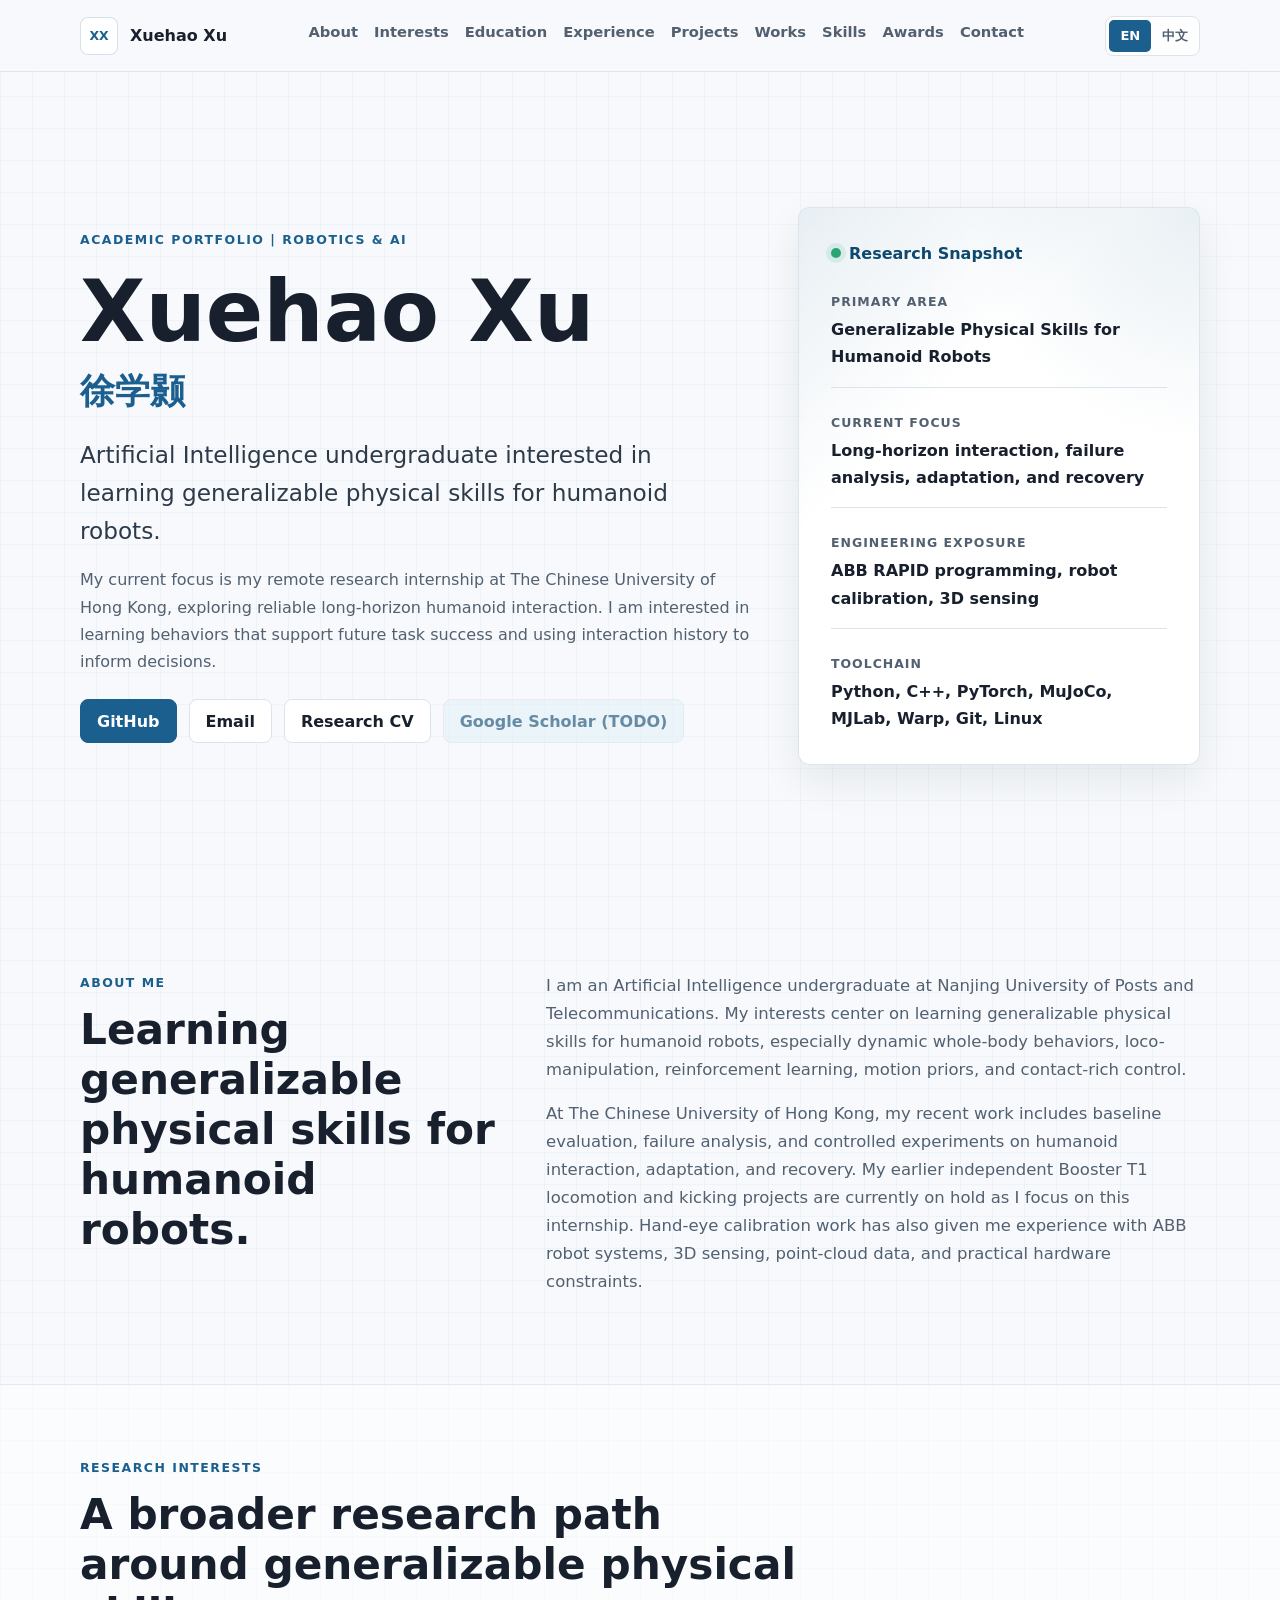
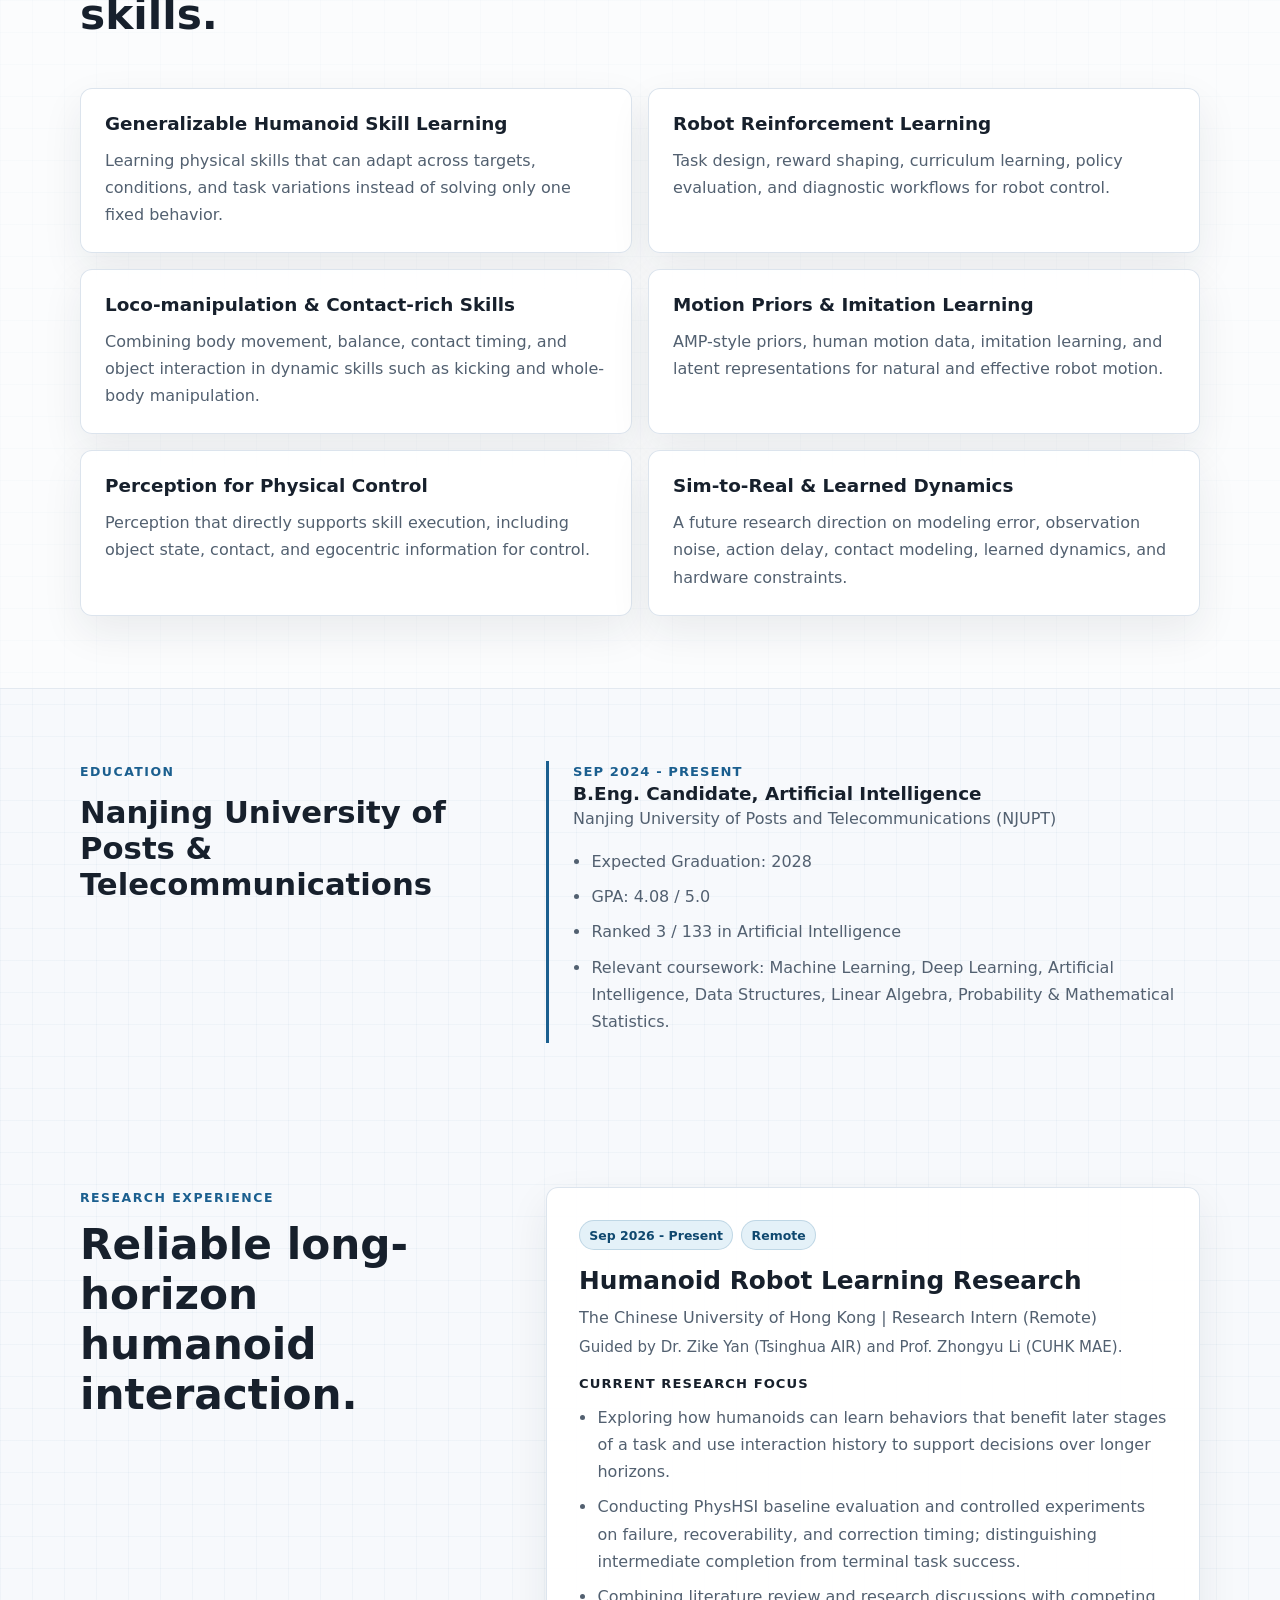
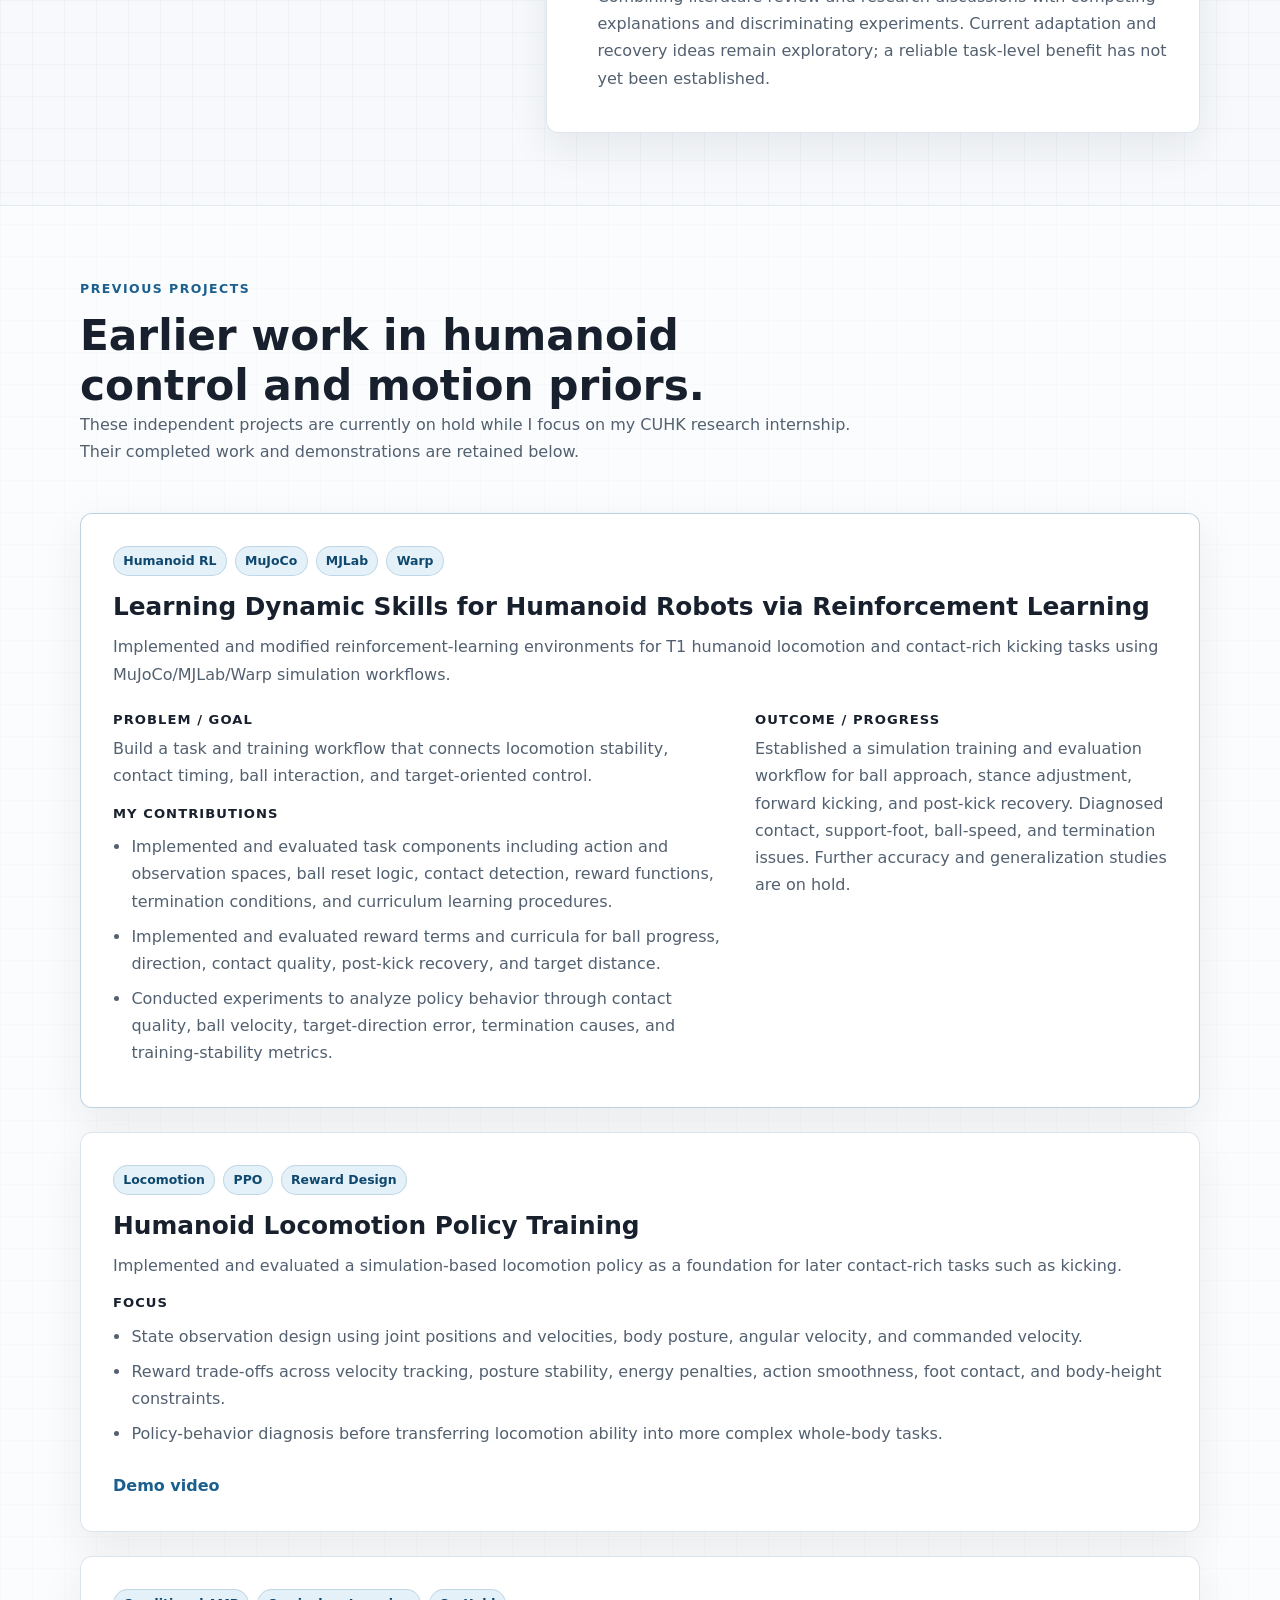
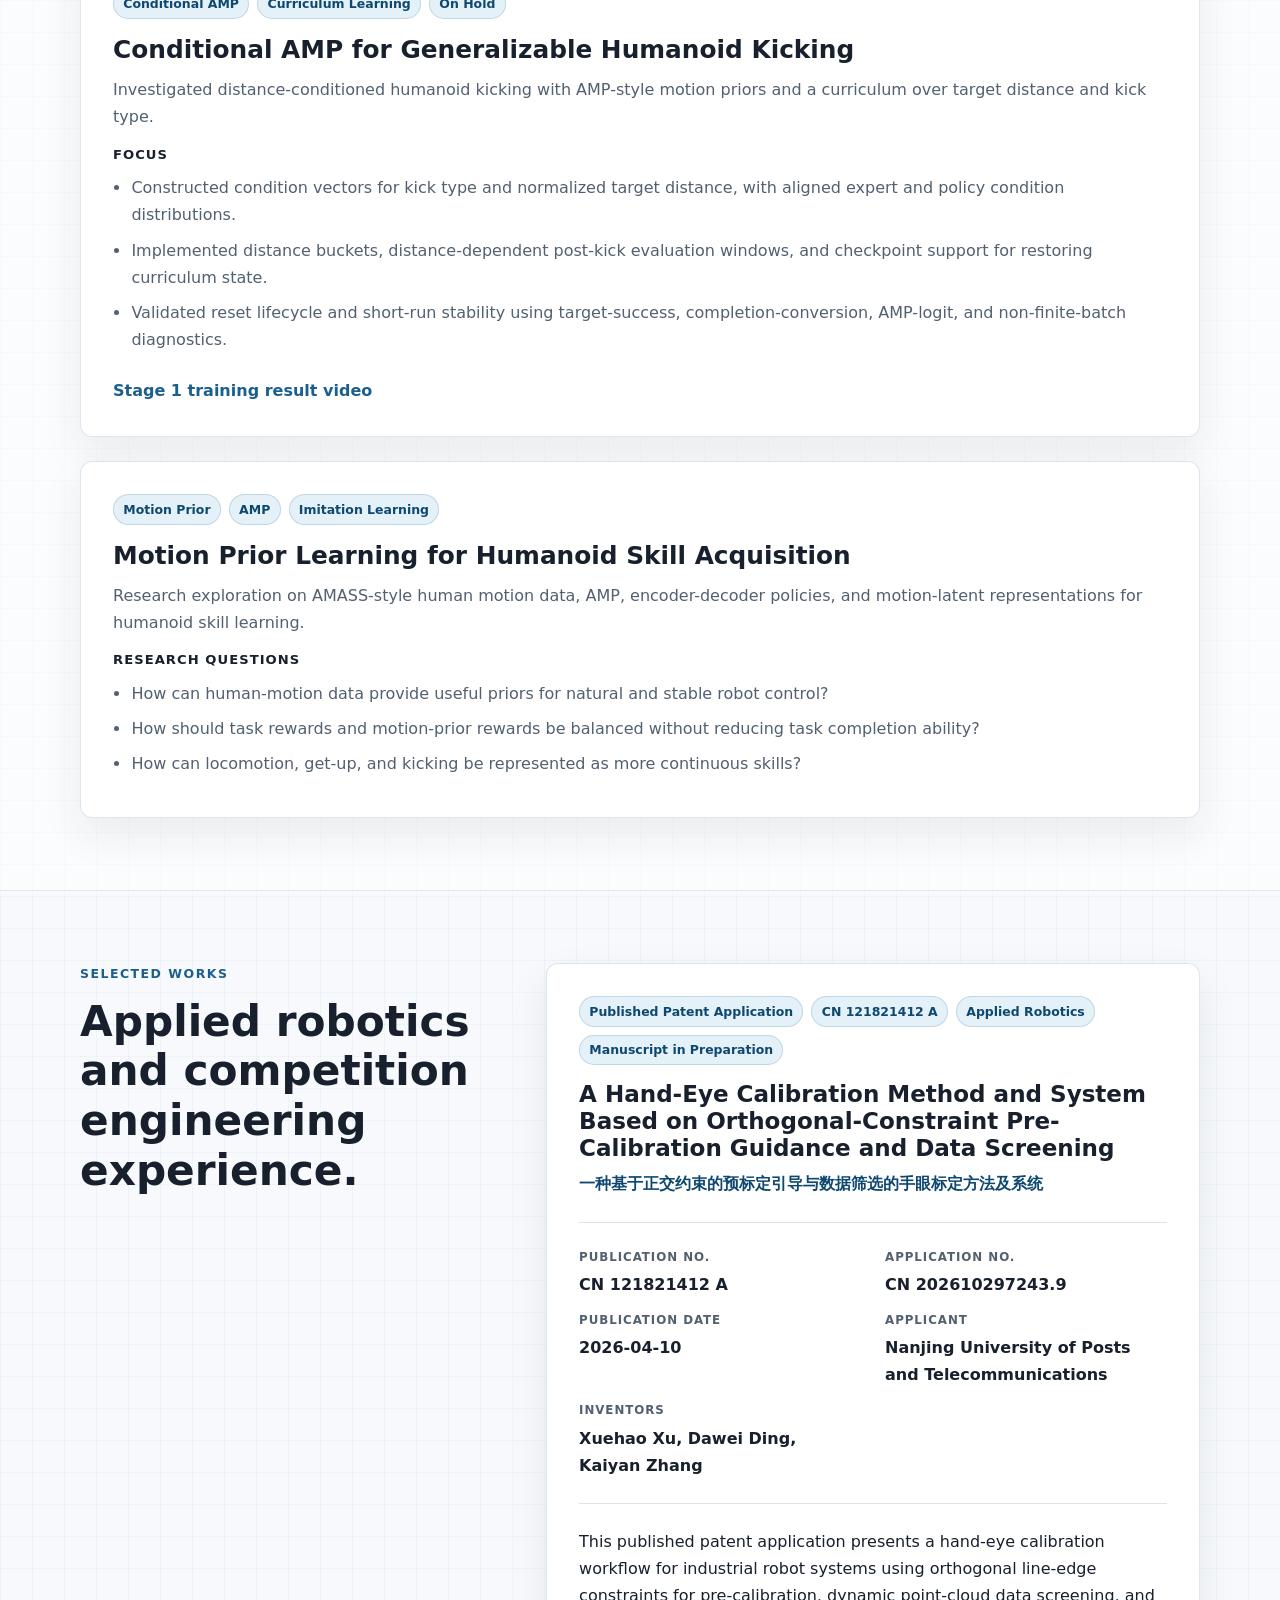
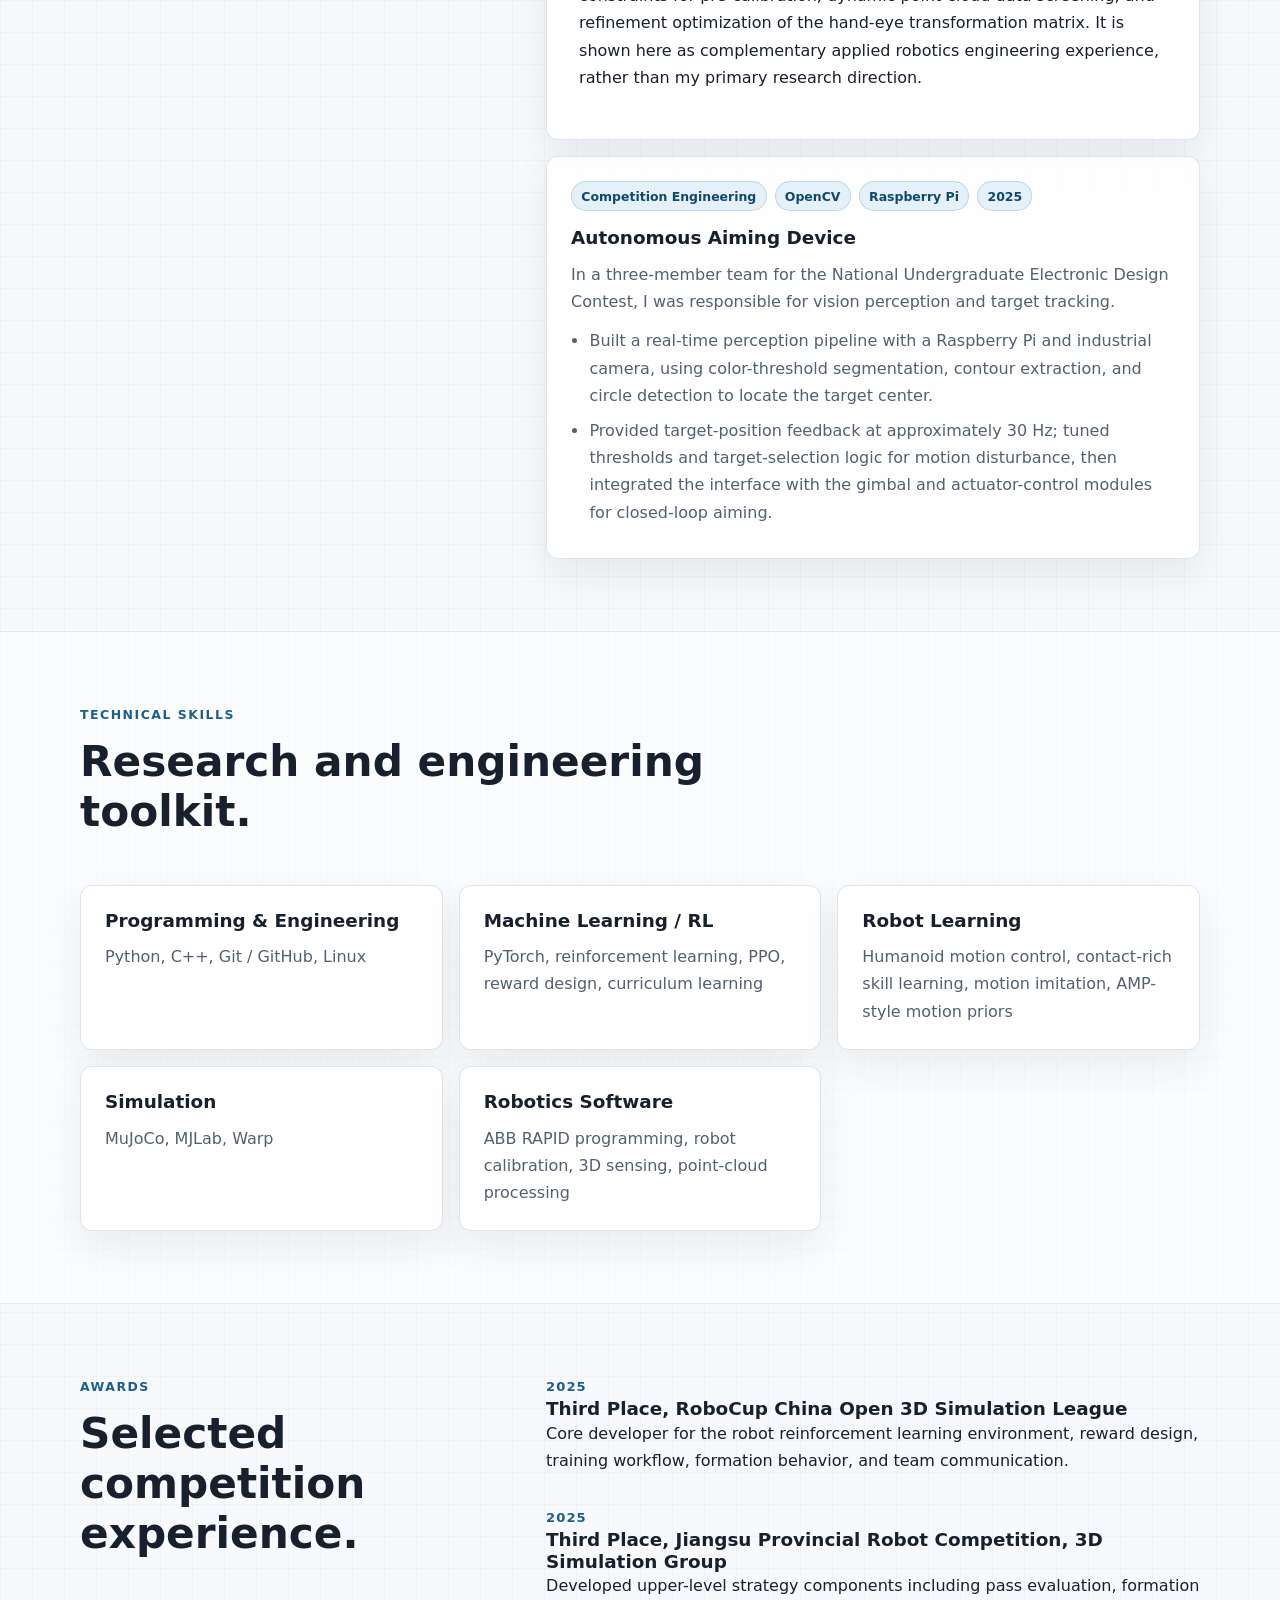
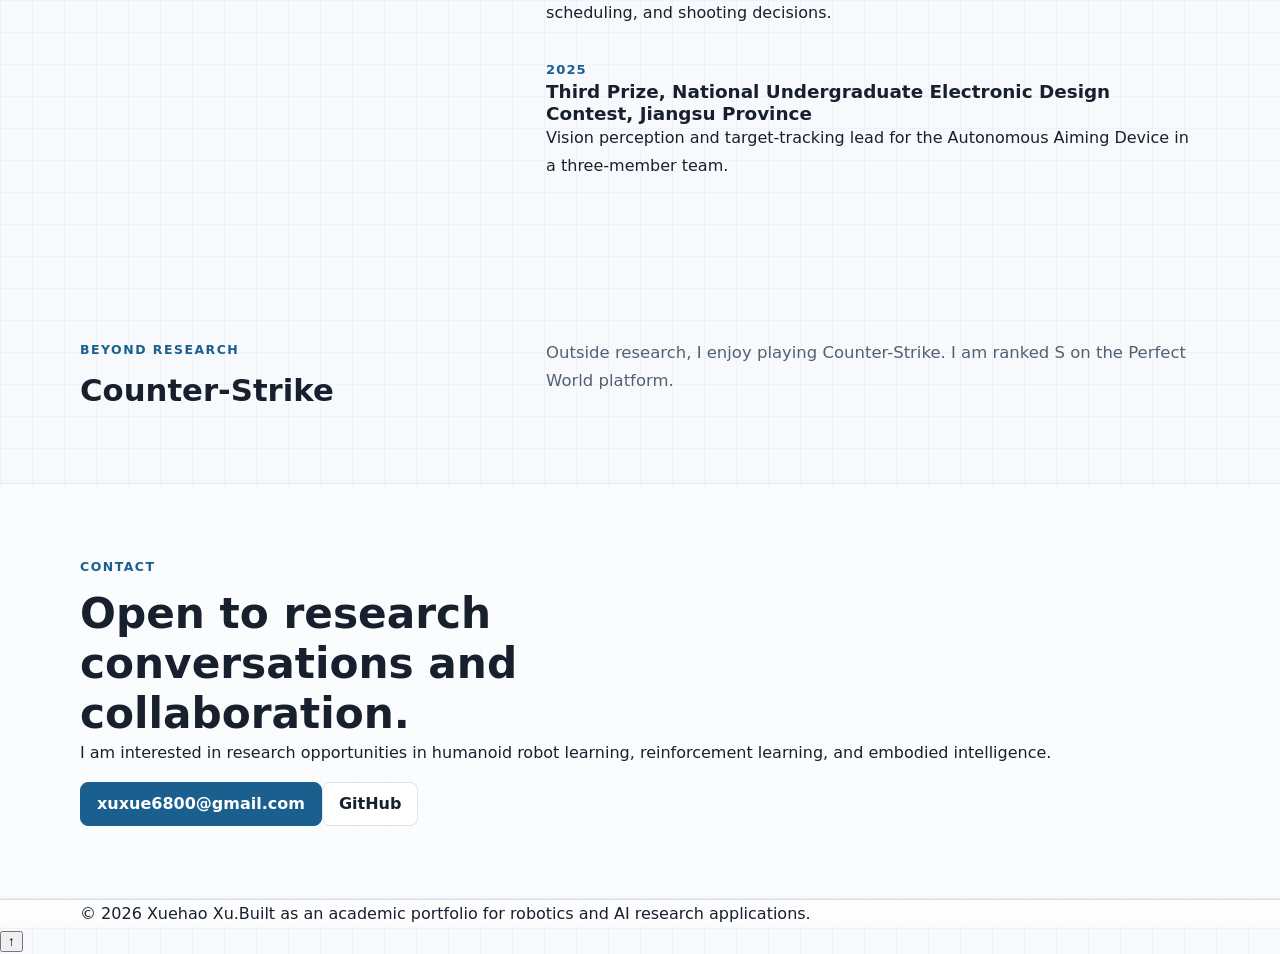
==== commit 6be93f45: "Refresh current research focus and personal interests" ====
--- a/index.html
+++ b/index.html
@@ -44,7 +44,7 @@
             <p class="eyebrow" data-i18n="heroEyebrow">Academic Portfolio | Robotics & AI</p>
             <h1>Xuehao Xu <span lang="zh-CN">&#24464;&#23398;&#39074;</span></h1>
             <p class="hero-title" data-i18n="heroTitle">Artificial Intelligence undergraduate interested in learning generalizable physical skills for humanoid robots.</p>
-            <p class="hero-text" data-i18n="heroText">I am currently receiving research training in humanoid robot learning at The Chinese University of Hong Kong, while independently studying locomotion and kicking through simulation-based reinforcement learning. My broader interests include loco-manipulation, unified skill policies, motion priors, perception for physical control, and future sim-to-real research.</p>
+            <p class="hero-text" data-i18n="heroText">My current focus is my remote research internship at The Chinese University of Hong Kong, exploring reliable long-horizon humanoid interaction. I am interested in learning behaviors that support future task success and using interaction history to inform decisions.</p>
             <div class="hero-actions" aria-label="Profile links">
               <a class="button primary" href="https://github.com/srontover" target="_blank" rel="noopener noreferrer">GitHub</a>
               <a class="button" href="mailto:xuxue6800@gmail.com">Email</a>
@@ -57,7 +57,7 @@
             <div class="panel-heading"><span class="status-dot" aria-hidden="true"></span><span data-i18n="snapshotTitle">Research Snapshot</span></div>
             <dl class="snapshot-list">
               <div><dt data-i18n="snapshotAreaLabel">Primary Area</dt><dd data-i18n="snapshotArea">Generalizable Physical Skills for Humanoid Robots</dd></div>
-              <div><dt data-i18n="snapshotFocusLabel">Current Focus</dt><dd data-i18n="snapshotFocus">Unified policies, motion priors, T1 kicking, and locomotion</dd></div>
+              <div><dt data-i18n="snapshotFocusLabel">Current Focus</dt><dd data-i18n="snapshotFocus">Long-horizon interaction, failure analysis, adaptation, and recovery</dd></div>
               <div><dt data-i18n="snapshotEngineeringLabel">Engineering Exposure</dt><dd data-i18n="snapshotEngineering">ABB RAPID programming, robot calibration, 3D sensing</dd></div>
               <div><dt data-i18n="snapshotToolsLabel">Toolchain</dt><dd data-i18n="snapshotTools">Python, C++, PyTorch, MuJoCo, MJLab, Warp, Git, Linux</dd></div>
             </dl>
@@ -73,7 +73,7 @@
           </div>
           <div class="section-body">
             <p data-i18n="aboutText1">I am an Artificial Intelligence undergraduate at Nanjing University of Posts and Telecommunications. My interests center on learning generalizable physical skills for humanoid robots, especially dynamic whole-body behaviors, loco-manipulation, reinforcement learning, motion priors, and contact-rich control.</p>
-            <p data-i18n="aboutText2">At The Chinese University of Hong Kong, I am receiving research training on humanoid learning questions including unified policies, motion priors, and task adaptation. Independently, I use simulation to study locomotion and kicking policies through reward shaping, curriculum learning, policy diagnosis, and Conditional AMP. My hand-eye calibration work provides complementary experience with ABB robot systems, 3D sensing, point-cloud data, and practical calibration constraints.</p>
+            <p data-i18n="aboutText2">At The Chinese University of Hong Kong, my recent work includes baseline evaluation, failure analysis, and controlled experiments on humanoid interaction, adaptation, and recovery. My earlier independent Booster T1 locomotion and kicking projects are currently on hold as I focus on this internship. Hand-eye calibration work has also given me experience with ABB robot systems, 3D sensing, point-cloud data, and practical hardware constraints.</p>
           </div>
         </div>
       </section>
@@ -121,18 +121,18 @@
         <div class="container two-column">
           <div>
             <p class="section-kicker" data-i18n="experienceKicker">Research Experience</p>
-            <h2 data-i18n="experienceTitle">Research training and problem formulation in humanoid robot learning.</h2>
+            <h2 data-i18n="experienceTitle">Reliable long-horizon humanoid interaction.</h2>
           </div>
           <article class="research-experience-card">
             <div class="project-meta"><span data-i18n="experienceDate">Sep 2026 - Present</span><span data-i18n="experienceRemote">Remote</span></div>
-            <h3 data-i18n="experienceRole">Humanoid Robot Learning and Motion Prior Research</h3>
+            <h3 data-i18n="experienceRole">Humanoid Robot Learning Research</h3>
             <p class="muted" data-i18n="experienceAffiliation">The Chinese University of Hong Kong | Research Intern (Remote)</p>
             <p class="advisor-line" data-i18n="experienceAdvisors">Guided by Dr. Zike Yan (Tsinghua AIR) and Prof. Zhongyu Li (CUHK MAE).</p>
             <h4 data-i18n="experienceFocusLabel">Current Research Focus</h4>
             <ul>
-              <li data-i18n="experiencePoint1">Conducting literature review, paper presentations, research-question formulation, method discussion, and experimental planning around humanoid learning, whole-body control, motion imitation and task adaptation.</li>
-              <li data-i18n="experiencePoint2">Analyzing the tension between task objectives and motion priors, including fixed tracking, conditional relaxation, and multi-objective formulations.</li>
-              <li data-i18n="experiencePoint3">Exploring unified policies, skill transitions and OOD issues from discontinuous motion data, and motion guidance that does not rely heavily on joint-level tracking error.</li>
+              <li data-i18n="experiencePoint1">Exploring how humanoids can learn behaviors that benefit later stages of a task and use interaction history to support decisions over longer horizons.</li>
+              <li data-i18n="experiencePoint2">Conducting PhysHSI baseline evaluation and controlled experiments on failure, recoverability, and correction timing; distinguishing intermediate completion from terminal task success.</li>
+              <li data-i18n="experiencePoint3">Combining literature review and research discussions with competing explanations and discriminating experiments. Current adaptation and recovery ideas remain exploratory; a reliable task-level benefit has not yet been established.</li>
             </ul>
           </article>
         </div>
@@ -141,8 +141,9 @@
       <section class="section alt" id="projects">
         <div class="container">
           <div class="section-header">
-            <p class="section-kicker" data-i18n="projectsKicker">Research / Projects</p>
-            <h2 data-i18n="projectsTitle">Ongoing work across humanoid control, reinforcement learning, and motion priors.</h2>
+            <p class="section-kicker" data-i18n="projectsKicker">Previous Projects</p>
+            <h2 data-i18n="projectsTitle">Earlier work in humanoid control and motion priors.</h2>
+            <p class="muted" data-i18n="projectsStatus">These independent projects are currently on hold while I focus on my CUHK research internship. Their completed work and demonstrations are retained below.</p>
           </div>
           <div class="project-grid">
             <article class="project-card featured">
@@ -159,7 +160,7 @@
                     <li data-i18n="project1Contribution3">Conducted experiments to analyze policy behavior through contact quality, ball velocity, target-direction error, termination causes, and training-stability metrics.</li>
                   </ul>
                 </div>
-                <div><h4 data-i18n="outcome">Outcome / Progress</h4><p data-i18n="project1Outcome">The environment-to-training workflow is in place. Current iterations diagnose issues such as approaching without kicking, unstable foot selection, insufficient ball speed, and early termination; long-horizon task success remains under evaluation.</p></div>
+                <div><h4 data-i18n="outcome">Outcome / Progress</h4><p data-i18n="project1Outcome">Established a simulation training and evaluation workflow for ball approach, stance adjustment, forward kicking, and post-kick recovery. Diagnosed contact, support-foot, ball-speed, and termination issues. Further accuracy and generalization studies are on hold.</p></div>
               </div>
             </article>
 
@@ -177,7 +178,7 @@
             </article>
 
             <article class="project-card">
-              <div class="project-meta"><span data-i18n="tagConditionalAmp">Conditional AMP</span><span>Curriculum Learning</span><span data-i18n="tagInProgress">In Progress</span></div>
+              <div class="project-meta"><span data-i18n="tagConditionalAmp">Conditional AMP</span><span>Curriculum Learning</span><span data-i18n="tagInProgress">On Hold</span></div>
               <h3 data-i18n="project4Title">Conditional AMP for Generalizable Humanoid Kicking</h3>
               <p data-i18n="project4Text">Investigated distance-conditioned humanoid kicking with AMP-style motion priors and a curriculum over target distance and kick type.</p>
               <h4 data-i18n="focus">Focus</h4>
@@ -258,6 +259,13 @@
         </div>
       </section>
 
+      <section class="section" id="beyond-research">
+        <div class="container two-column">
+          <div><p class="section-kicker" data-i18n="beyondKicker">Beyond Research</p><h2 class="section-title-compact" data-i18n="beyondTitle">Counter-Strike</h2></div>
+          <p class="section-body" data-i18n="beyondText">Outside research, I enjoy playing Counter-Strike. I am ranked S on the Perfect World platform.</p>
+        </div>
+      </section>
+
       <section class="section alt" id="contact">
         <div class="container contact-panel">
           <div><p class="section-kicker" data-i18n="contactKicker">Contact</p><h2 data-i18n="contactTitle">Open to research conversations and collaboration.</h2><p data-i18n="contactText">I am interested in research opportunities in humanoid robot learning, reinforcement learning, and embodied intelligence.</p></div>
@@ -268,6 +276,6 @@
 
     <footer class="site-footer"><div class="container"><span>&copy; <span id="year"></span> Xuehao Xu.</span><span data-i18n="footerText">Built as an academic portfolio for robotics and AI research applications.</span></div></footer>
     <button class="back-to-top" type="button" aria-label="Back to top" data-i18n-title="backToTop">&#8593;</button>
-    <script src="script.js?v=20260922-2"></script>
+    <script src="script.js?v=20261105-1"></script>
   </body>
 </html>
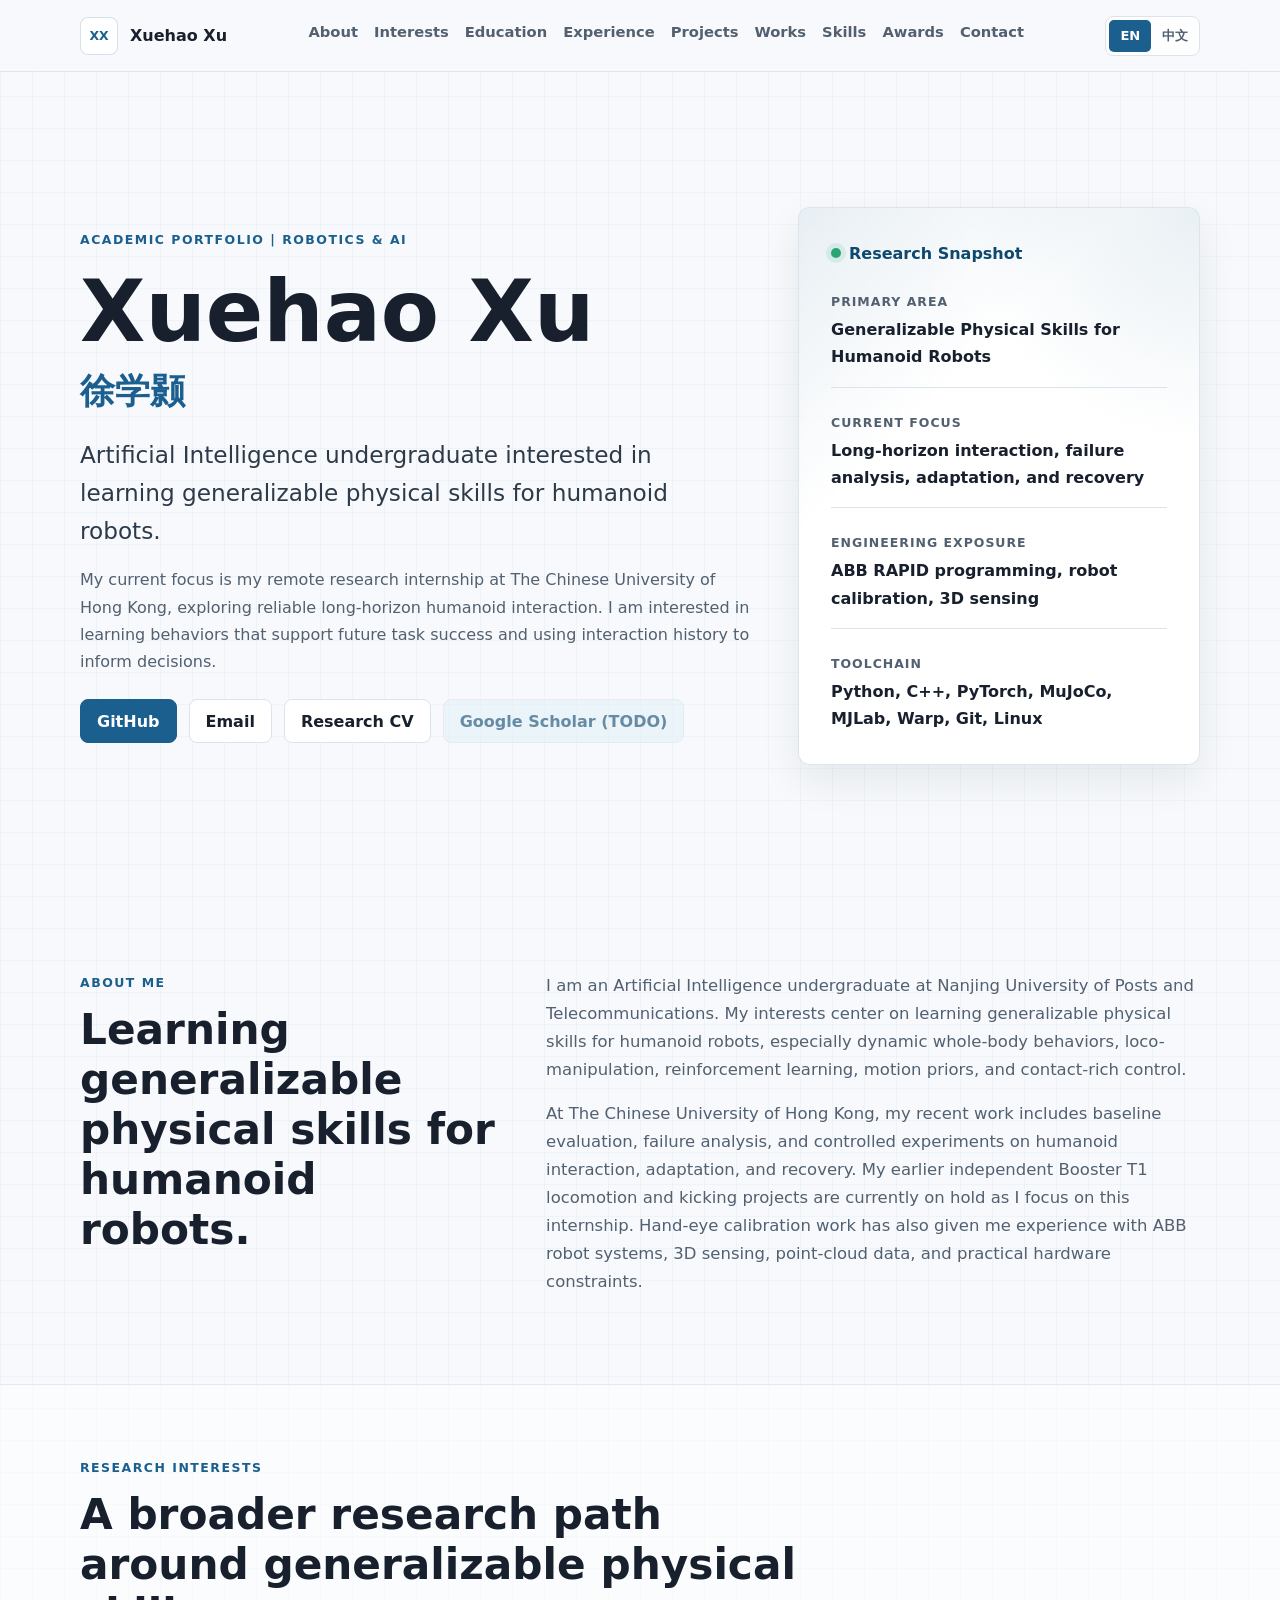
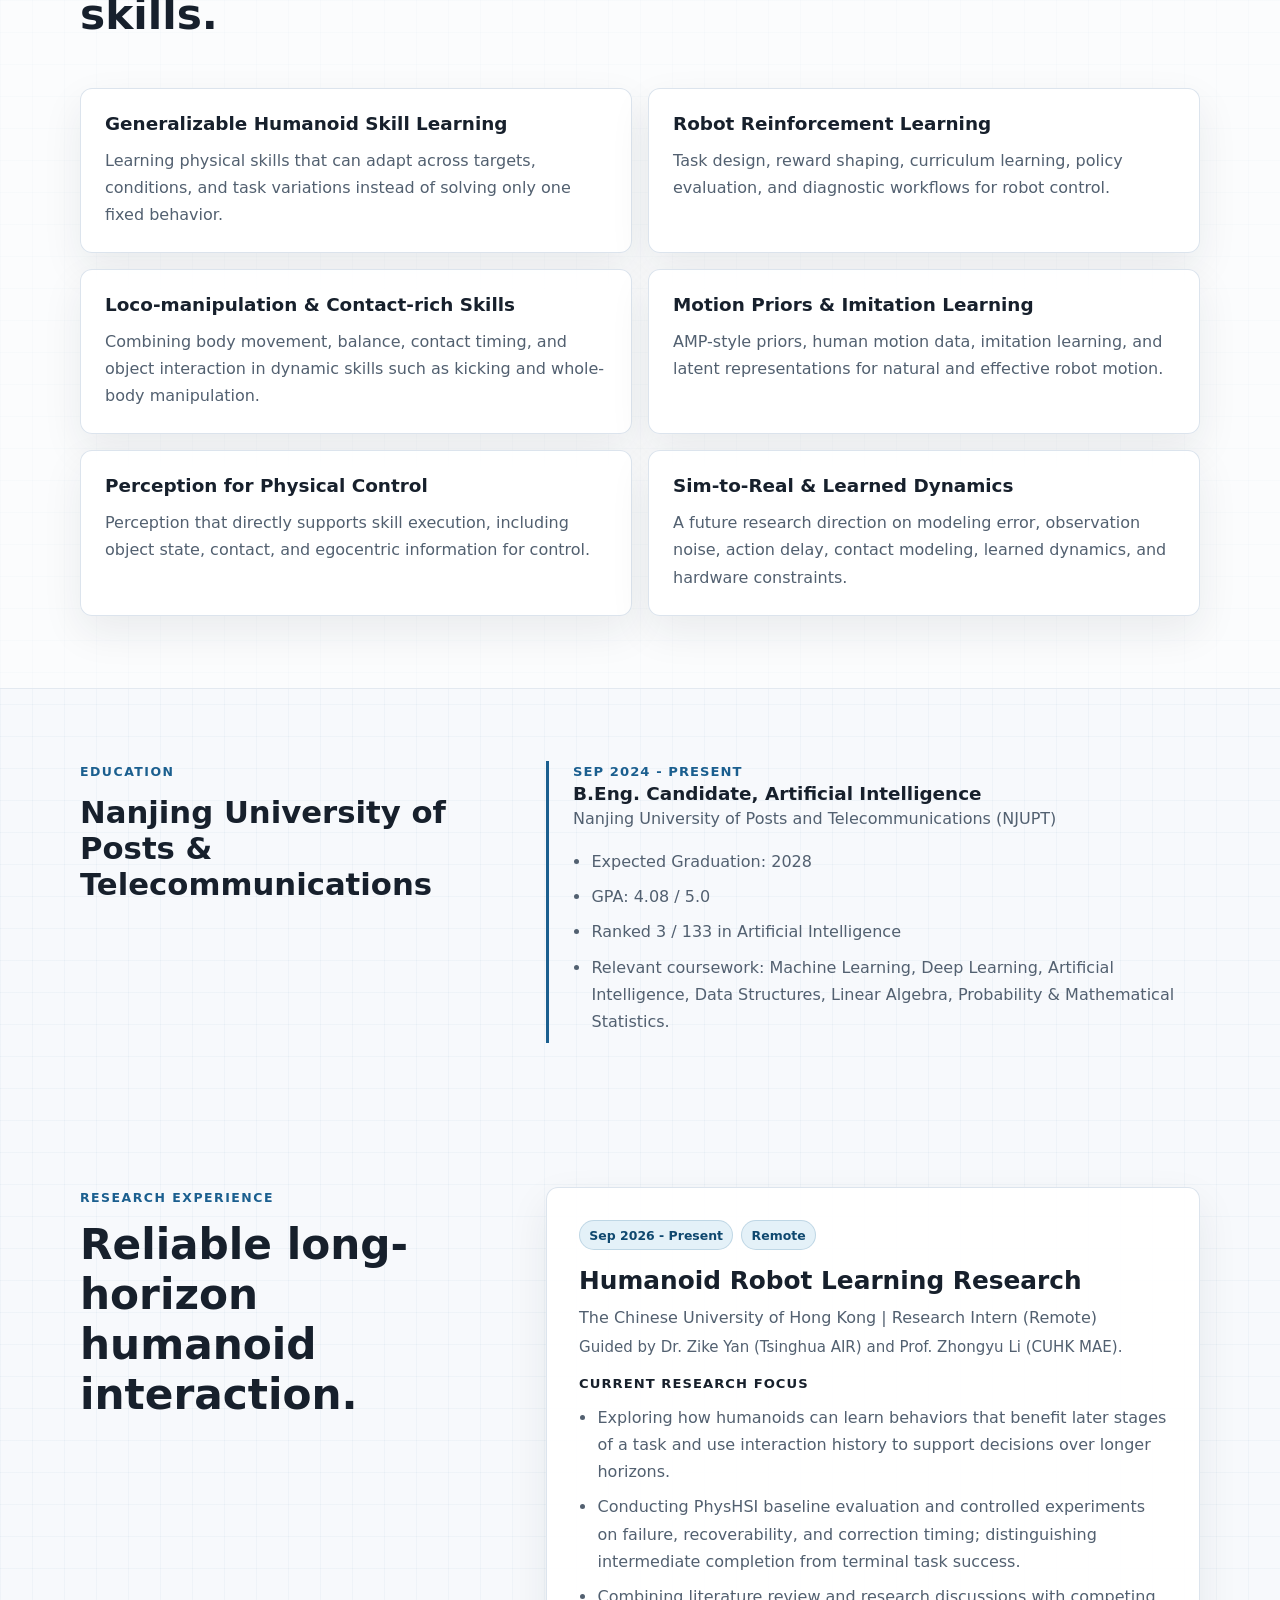
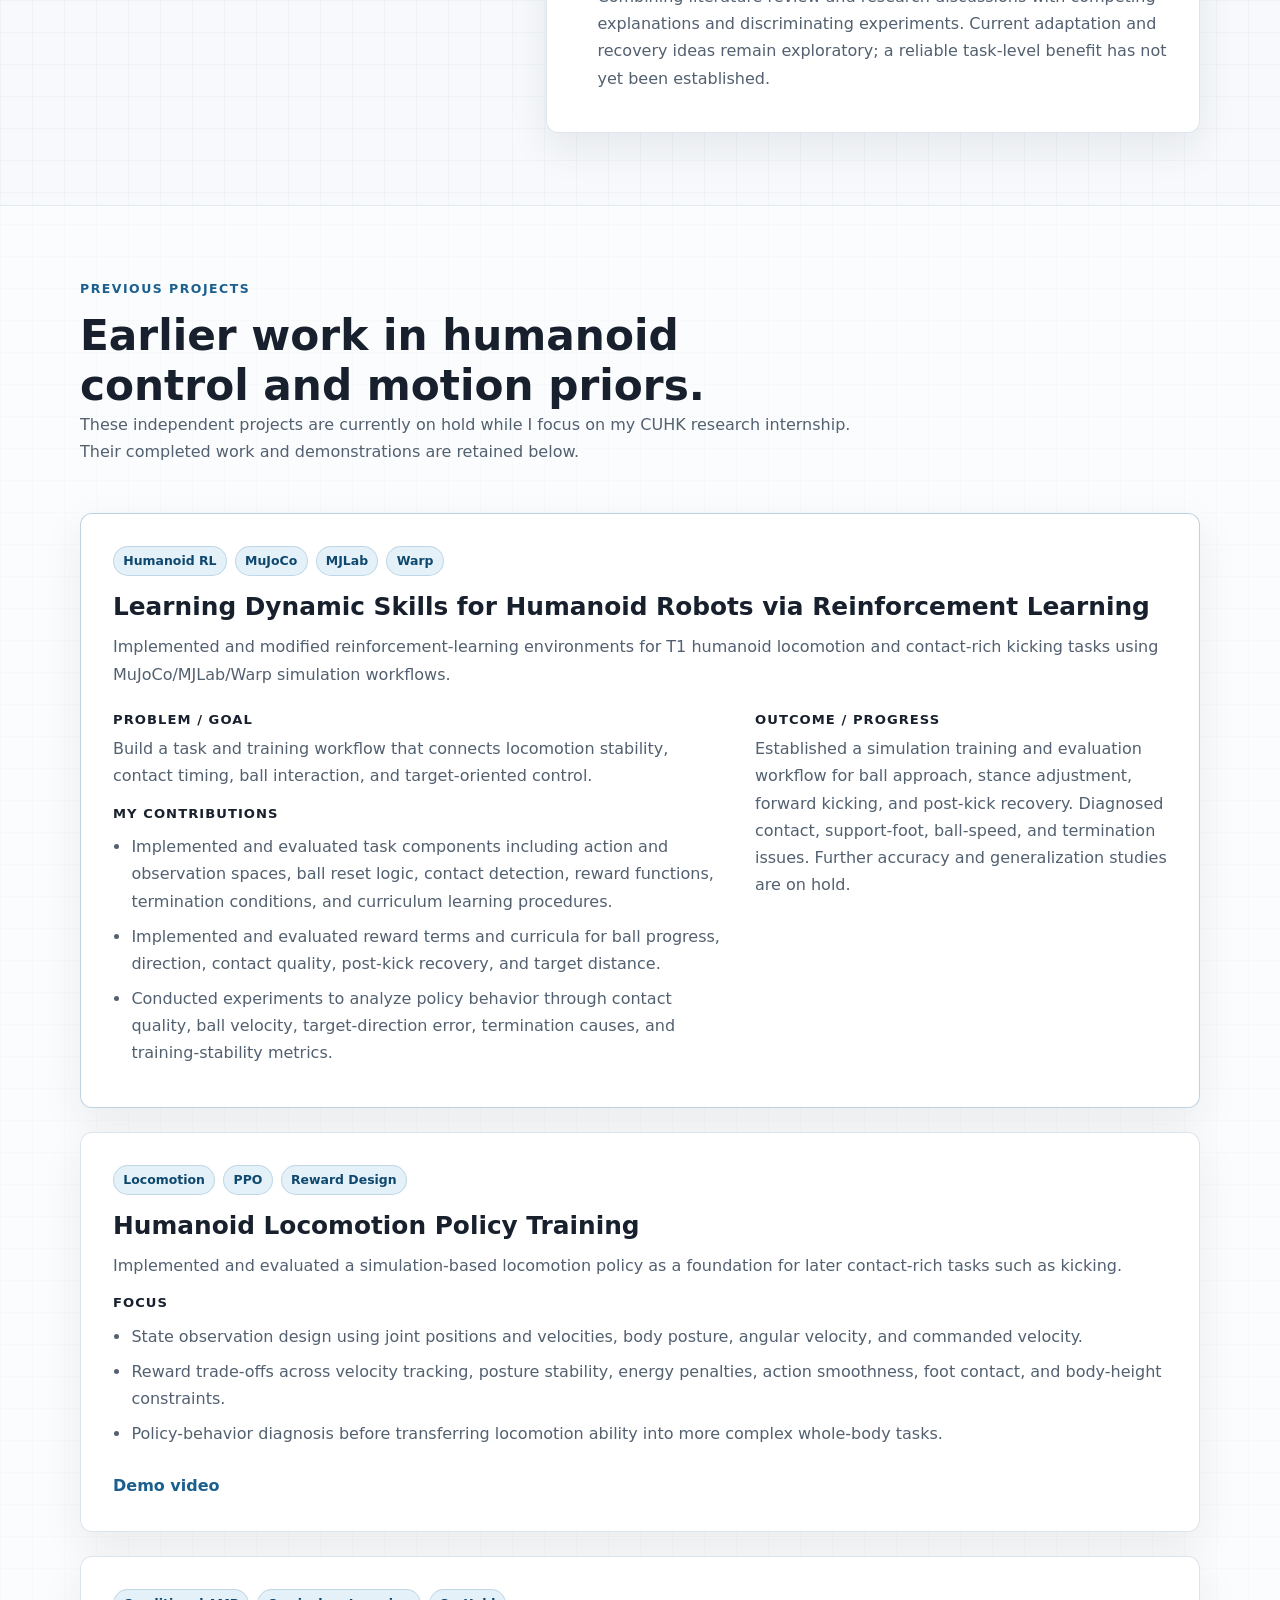
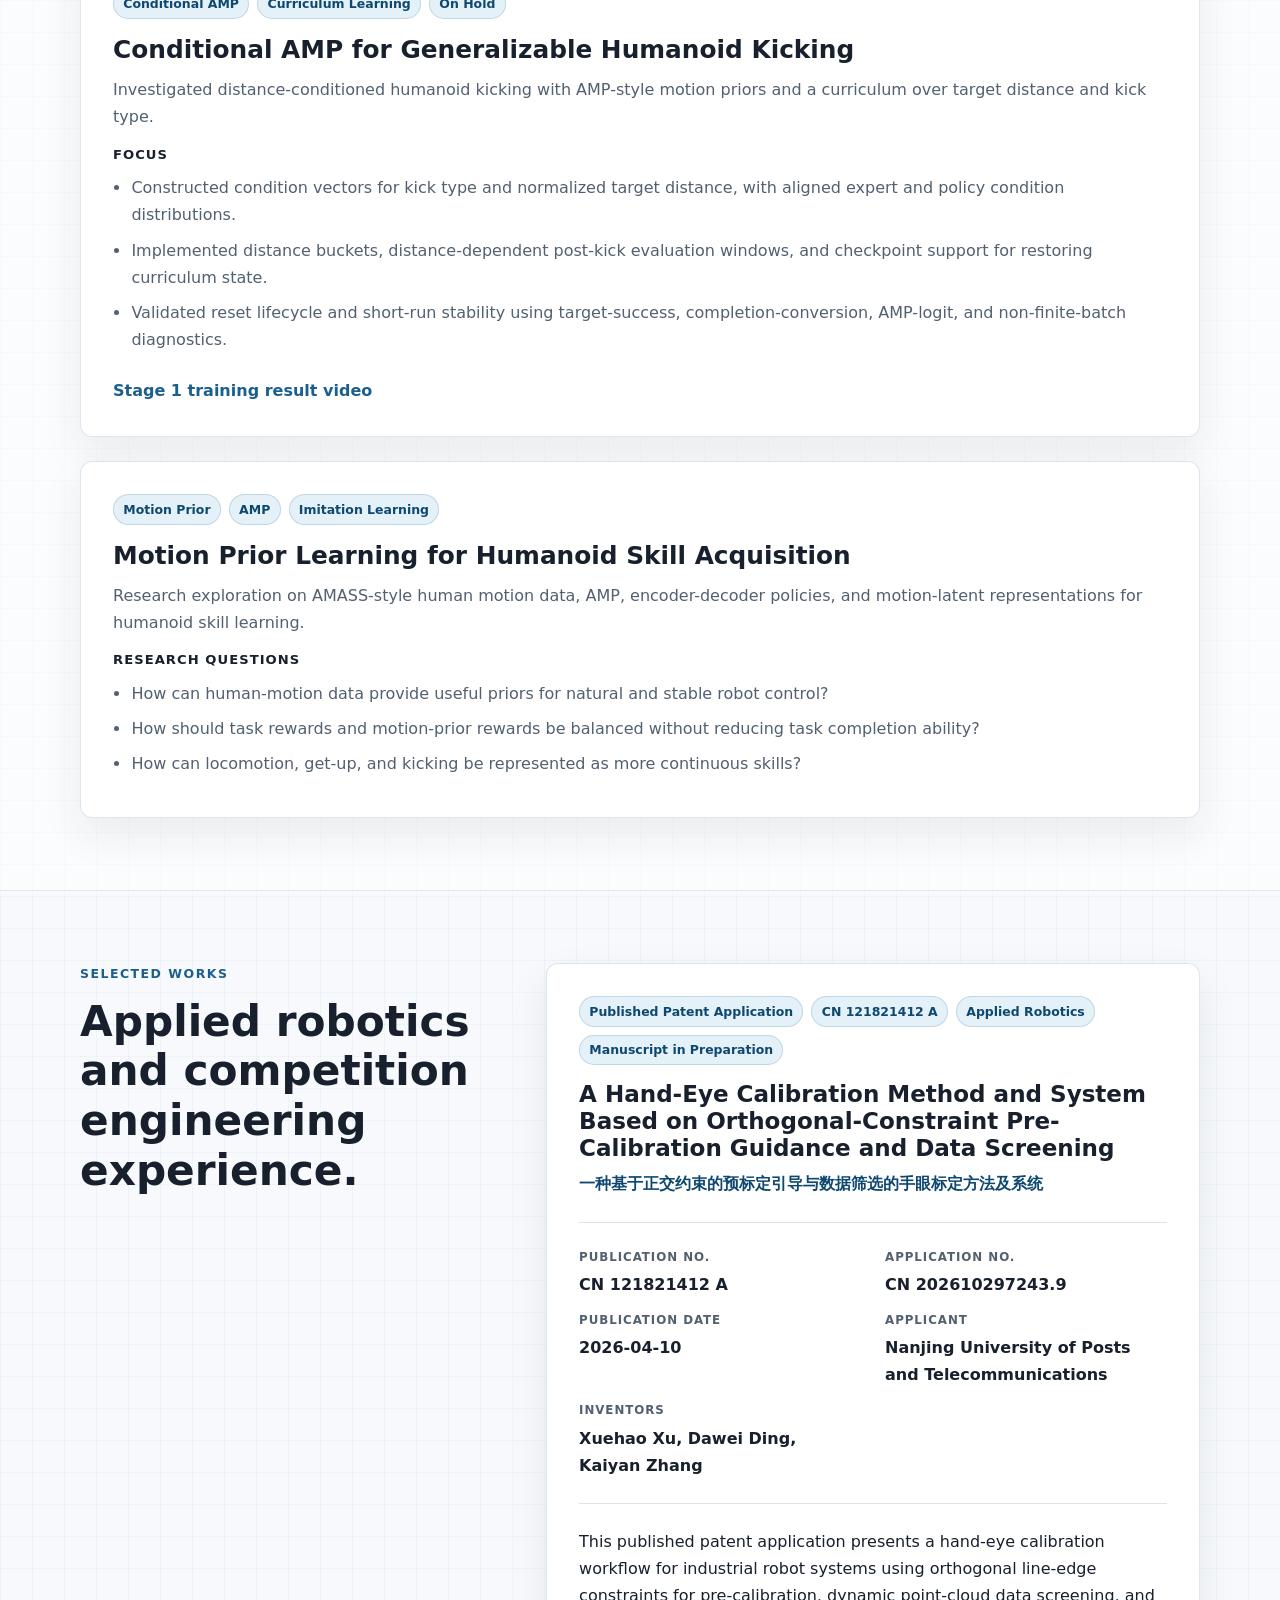
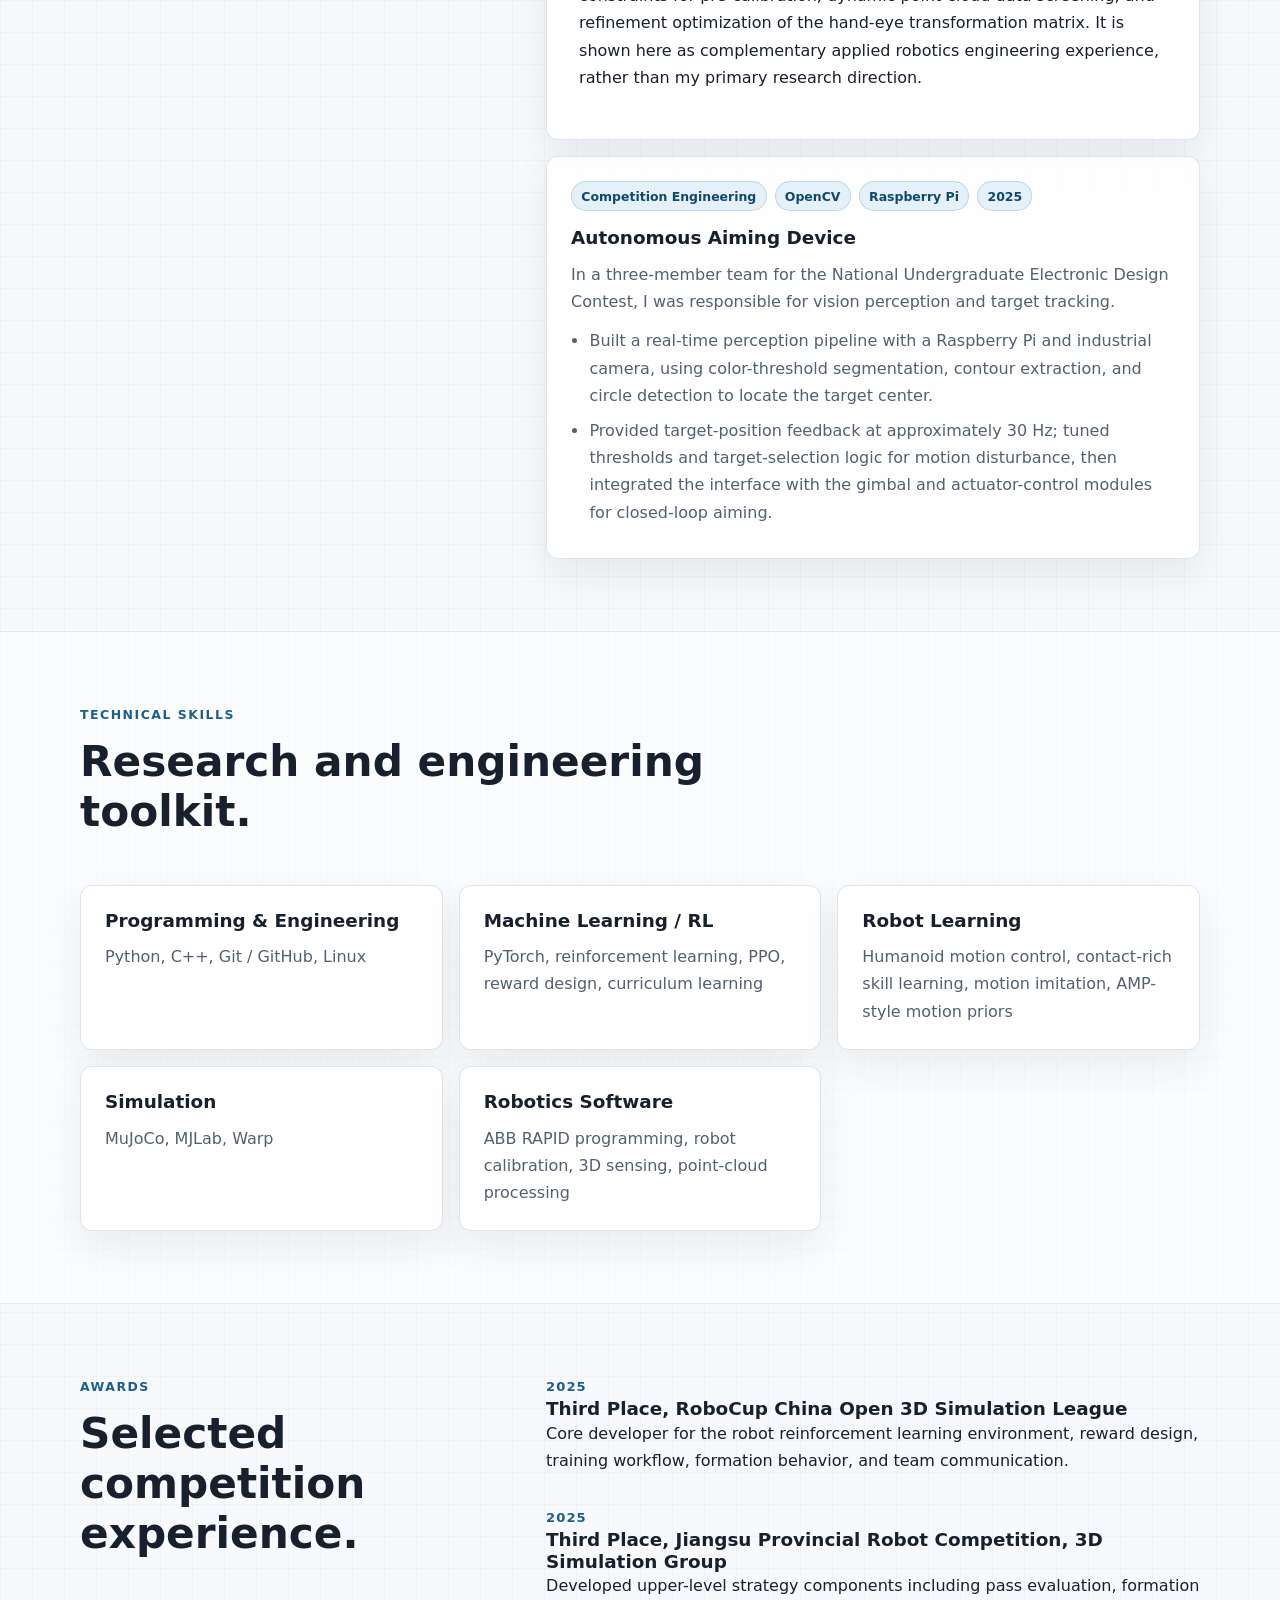
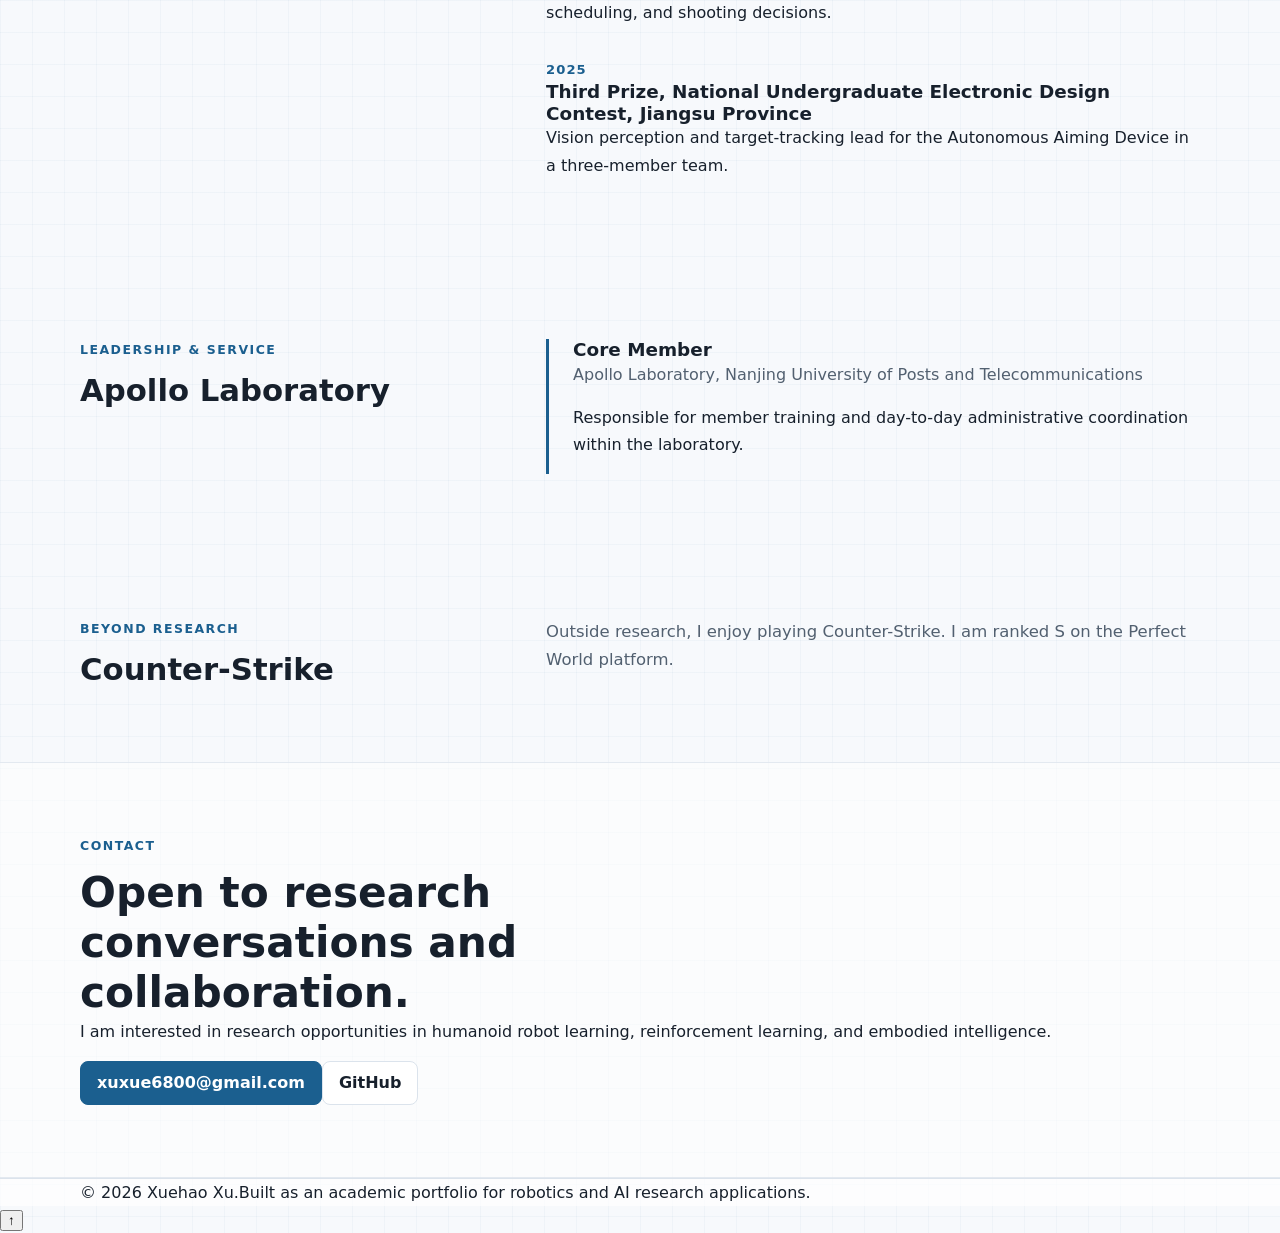
==== commit 06eb6ba2: "Add Apollo laboratory leadership role" ====
--- a/index.html
+++ b/index.html
@@ -259,6 +259,18 @@
         </div>
       </section>
 
+      <section class="section" id="leadership">
+        <div class="container two-column">
+          <div><p class="section-kicker" data-i18n="leadershipKicker">Leadership &amp; Service</p><h2 class="section-title-compact" data-i18n="leadershipTitle">Apollo Laboratory</h2></div>
+          <article class="timeline-item">
+            <h3 data-i18n="apolloRole">Core Member</h3>
+            <p class="muted" data-i18n="apolloAffiliation">Apollo Laboratory, Nanjing University of Posts and Telecommunications</p>
+            <p data-i18n="apolloResponsibilities">Responsible for member training and day-to-day administrative coordination within the laboratory.</p>
+            <!-- TODO: Add the verified start date of this role. -->
+          </article>
+        </div>
+      </section>
+
       <section class="section" id="beyond-research">
         <div class="container two-column">
           <div><p class="section-kicker" data-i18n="beyondKicker">Beyond Research</p><h2 class="section-title-compact" data-i18n="beyondTitle">Counter-Strike</h2></div>
@@ -276,6 +288,6 @@
 
     <footer class="site-footer"><div class="container"><span>&copy; <span id="year"></span> Xuehao Xu.</span><span data-i18n="footerText">Built as an academic portfolio for robotics and AI research applications.</span></div></footer>
     <button class="back-to-top" type="button" aria-label="Back to top" data-i18n-title="backToTop">&#8593;</button>
-    <script src="script.js?v=20261105-1"></script>
+    <script src="script.js?v=20261105-2"></script>
   </body>
 </html>
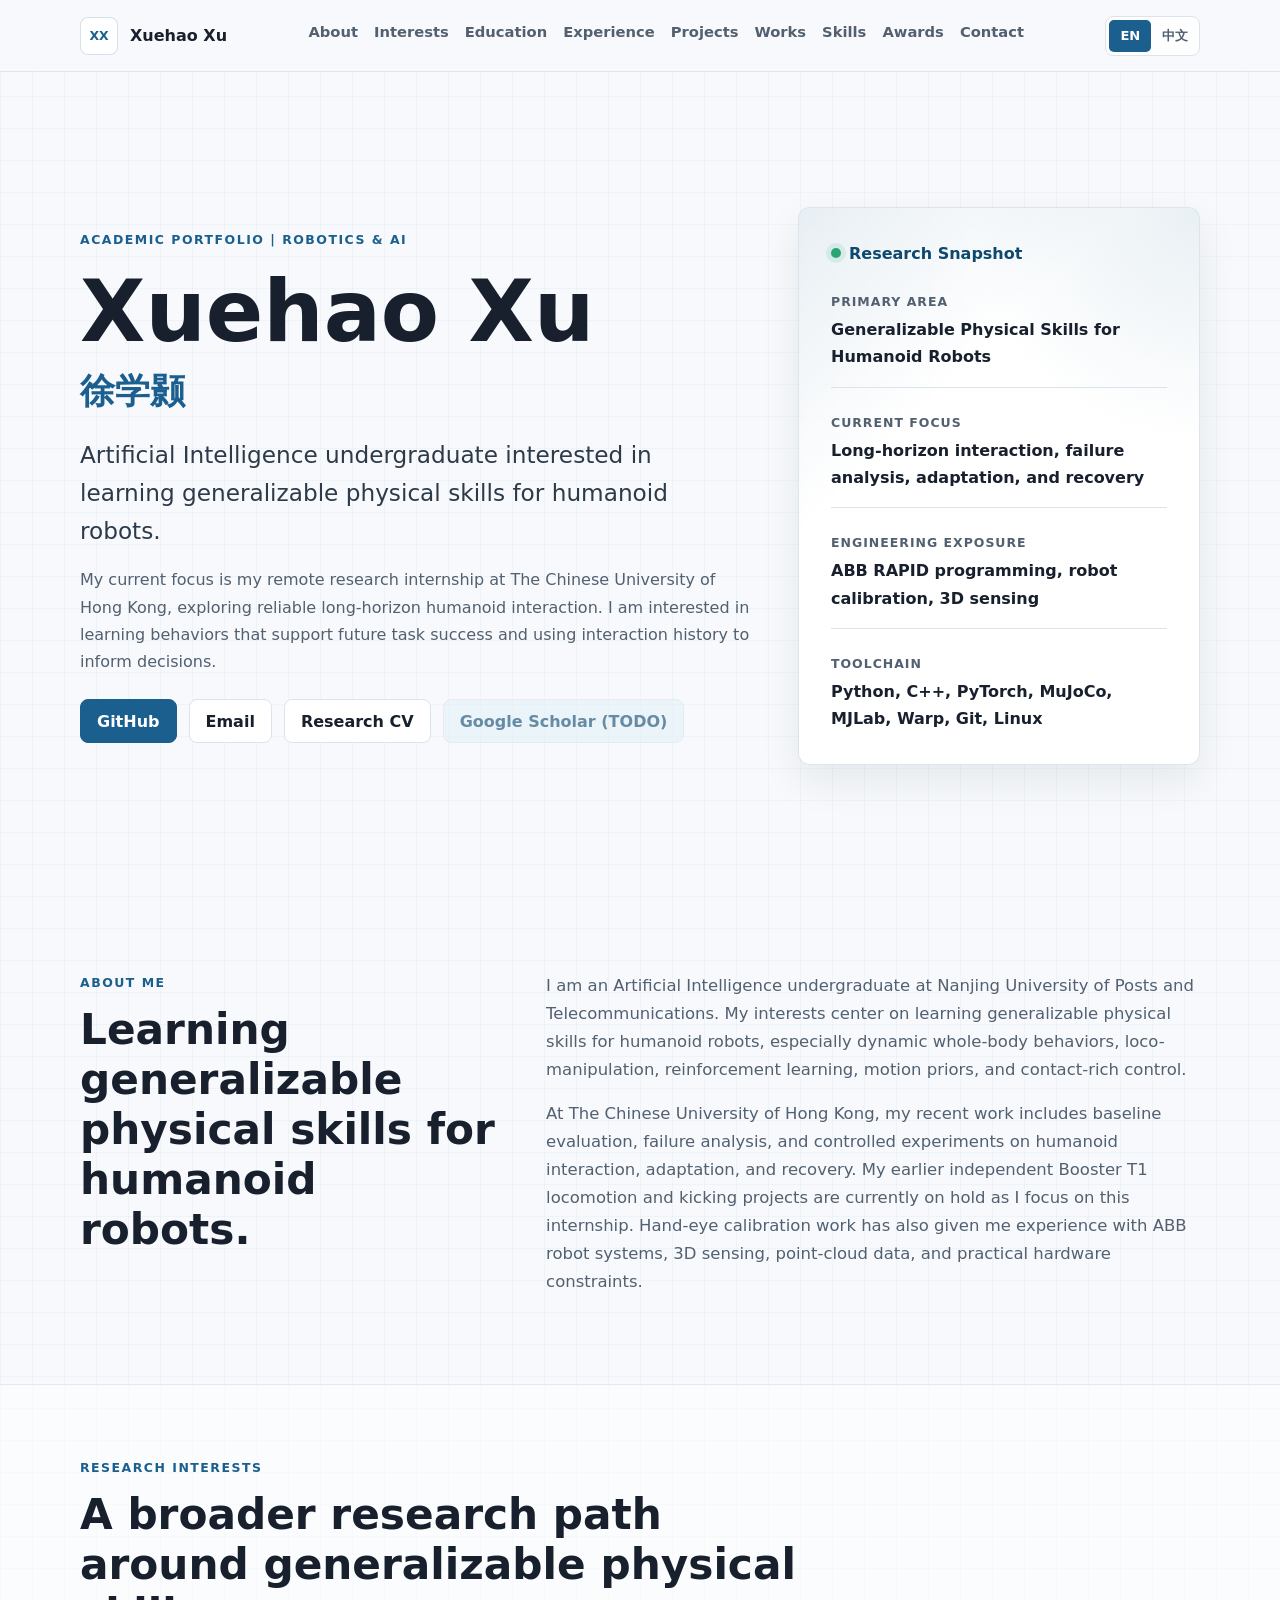
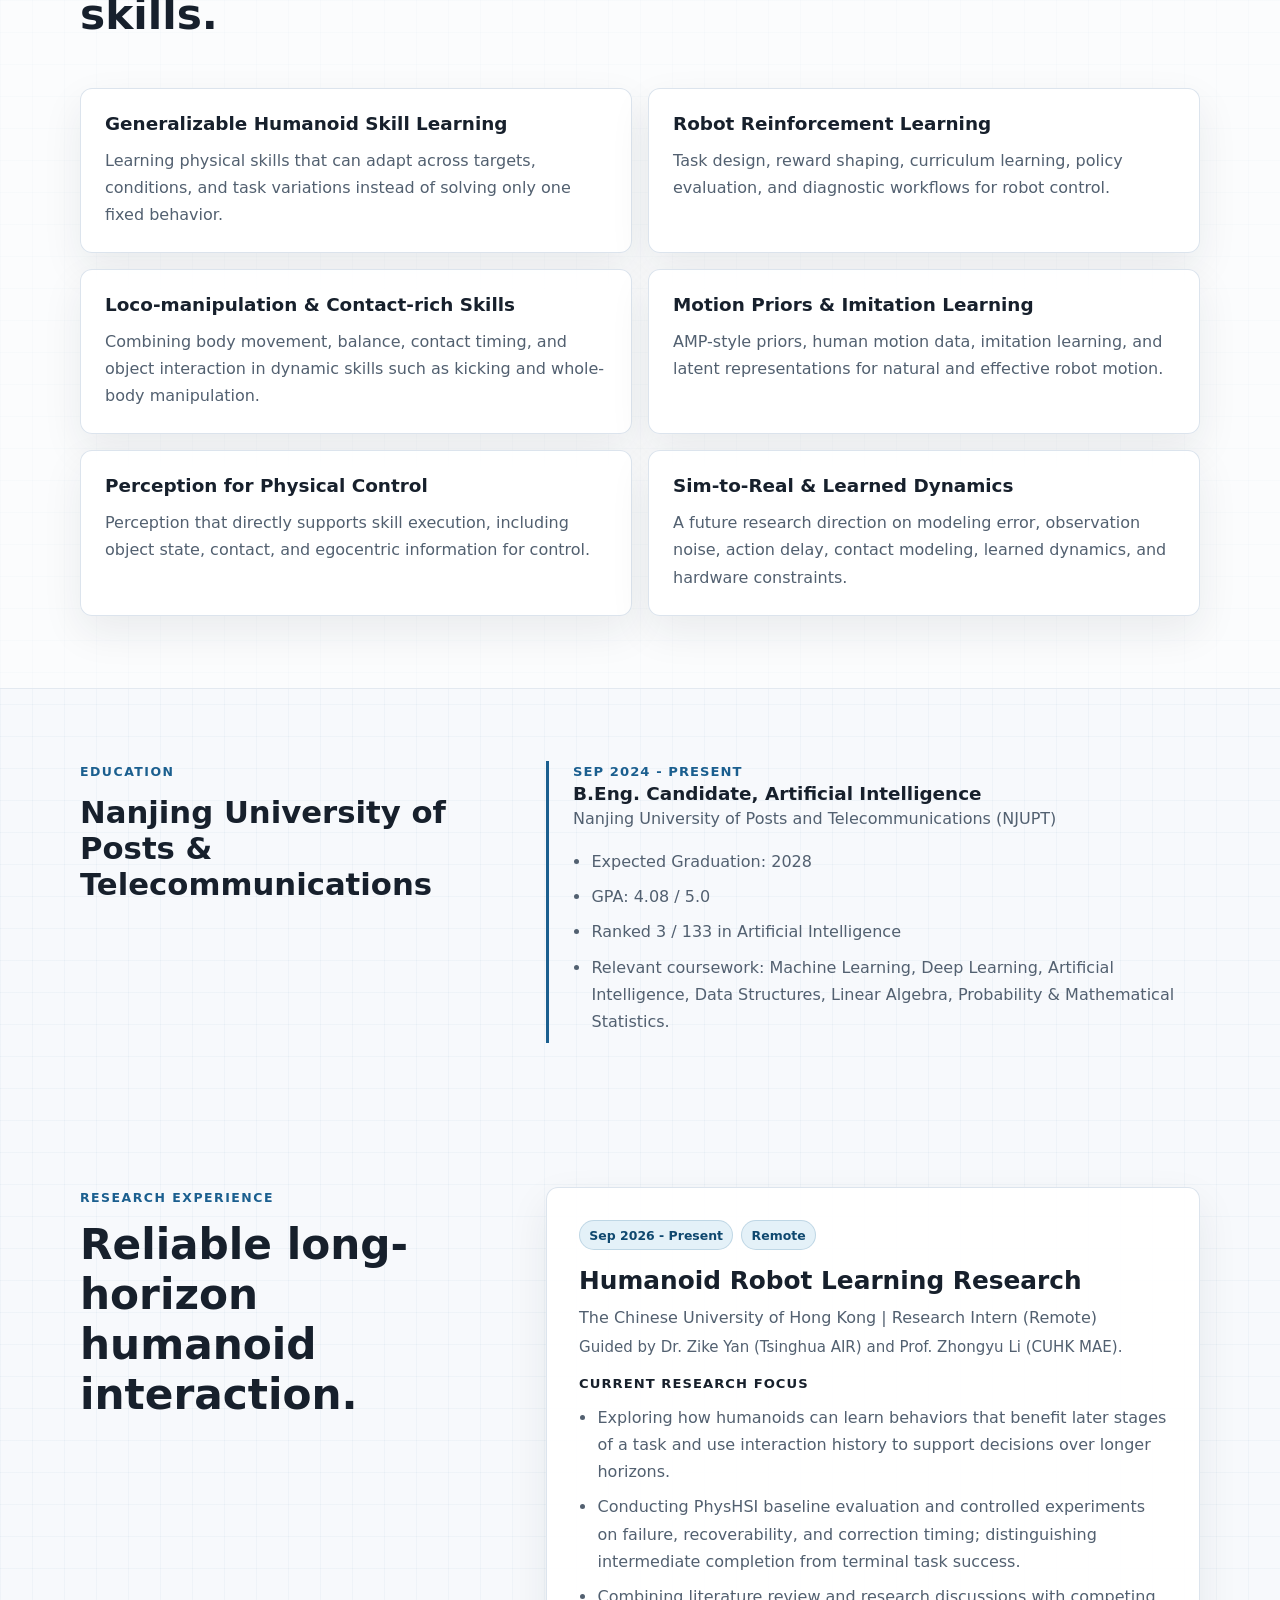
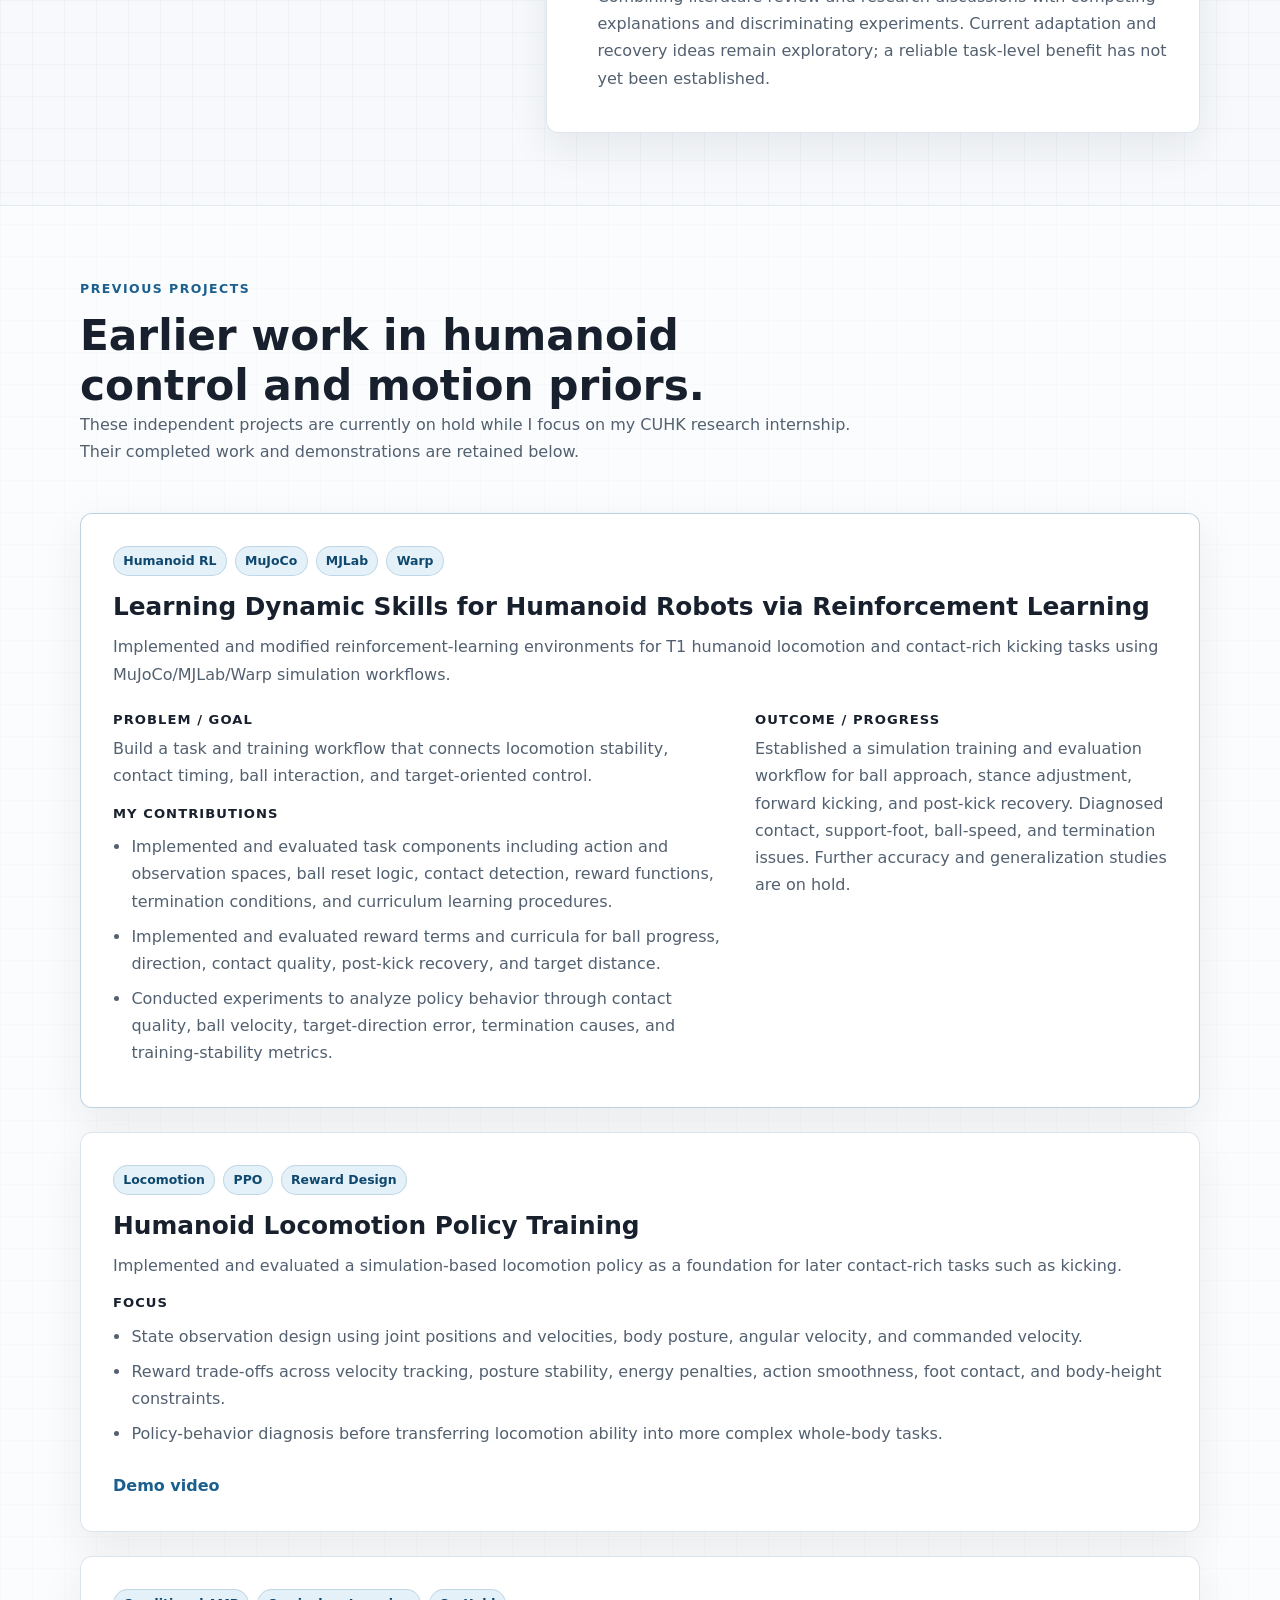
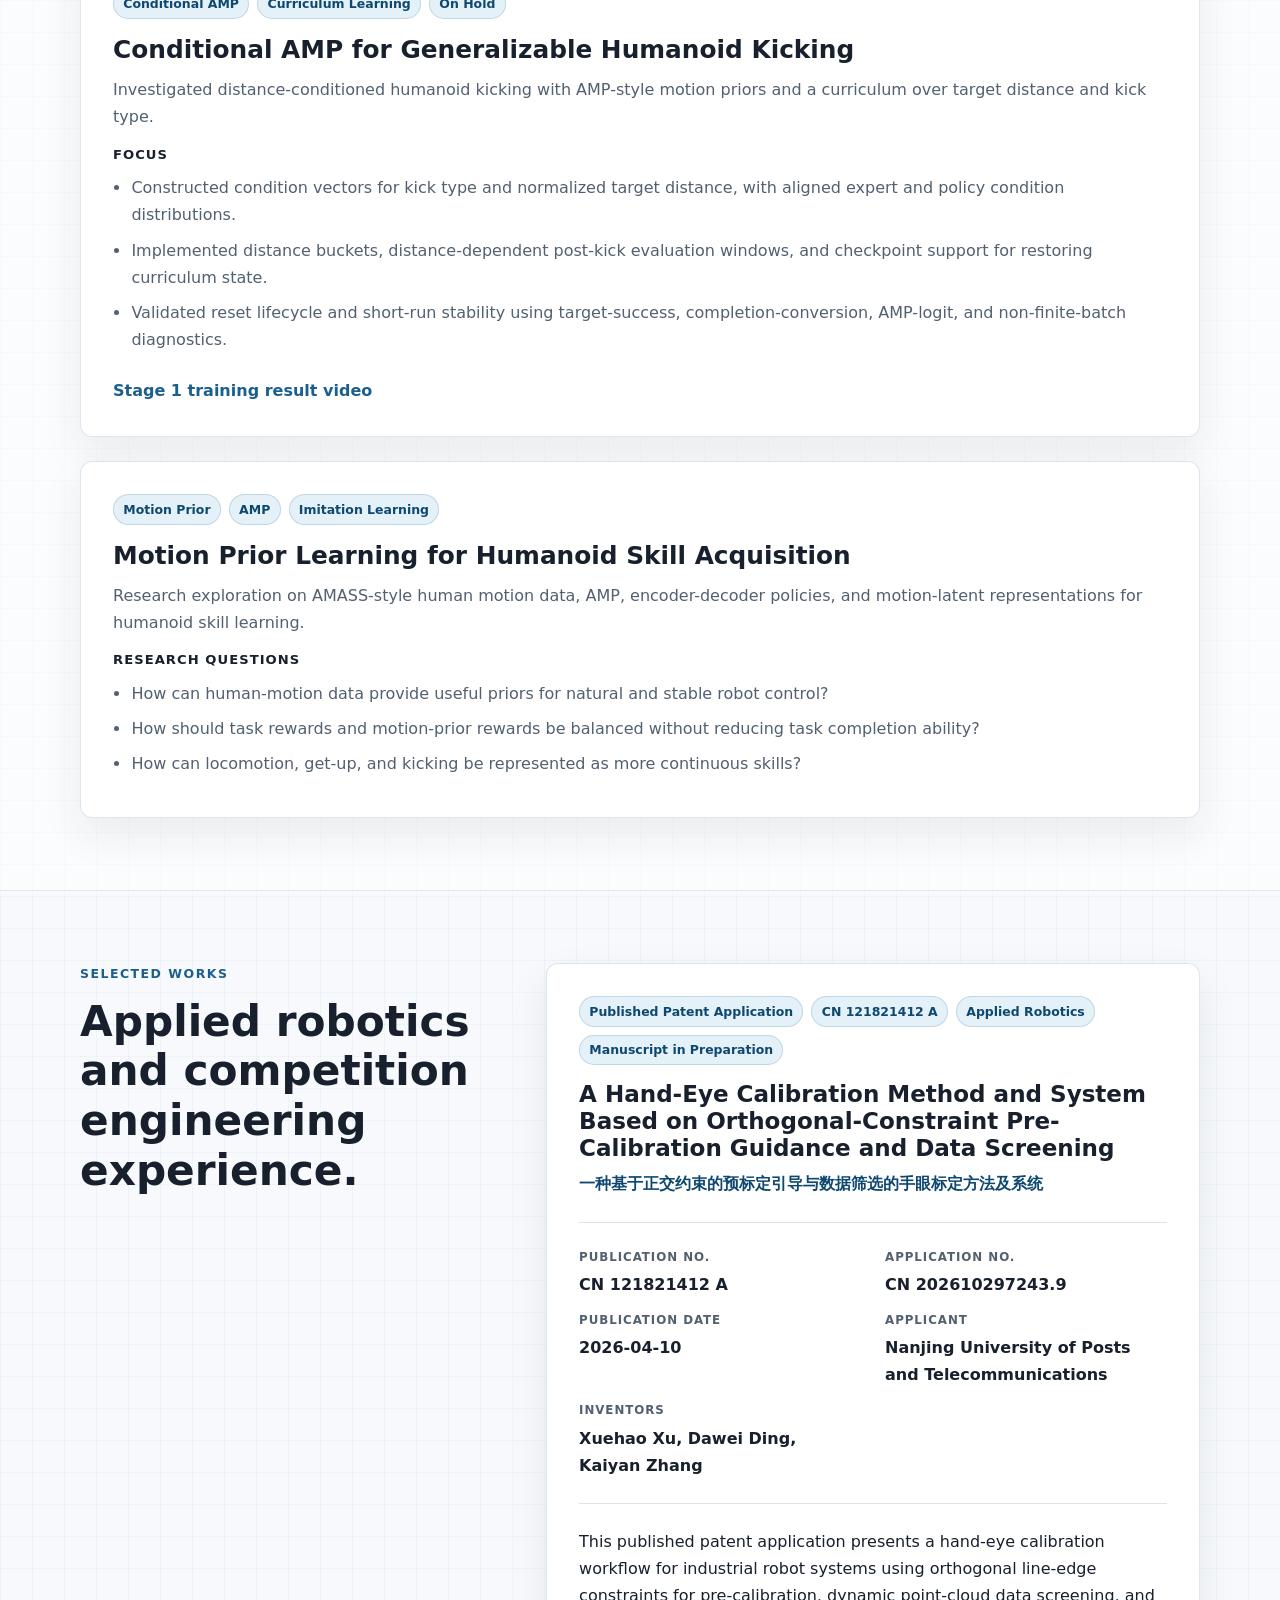
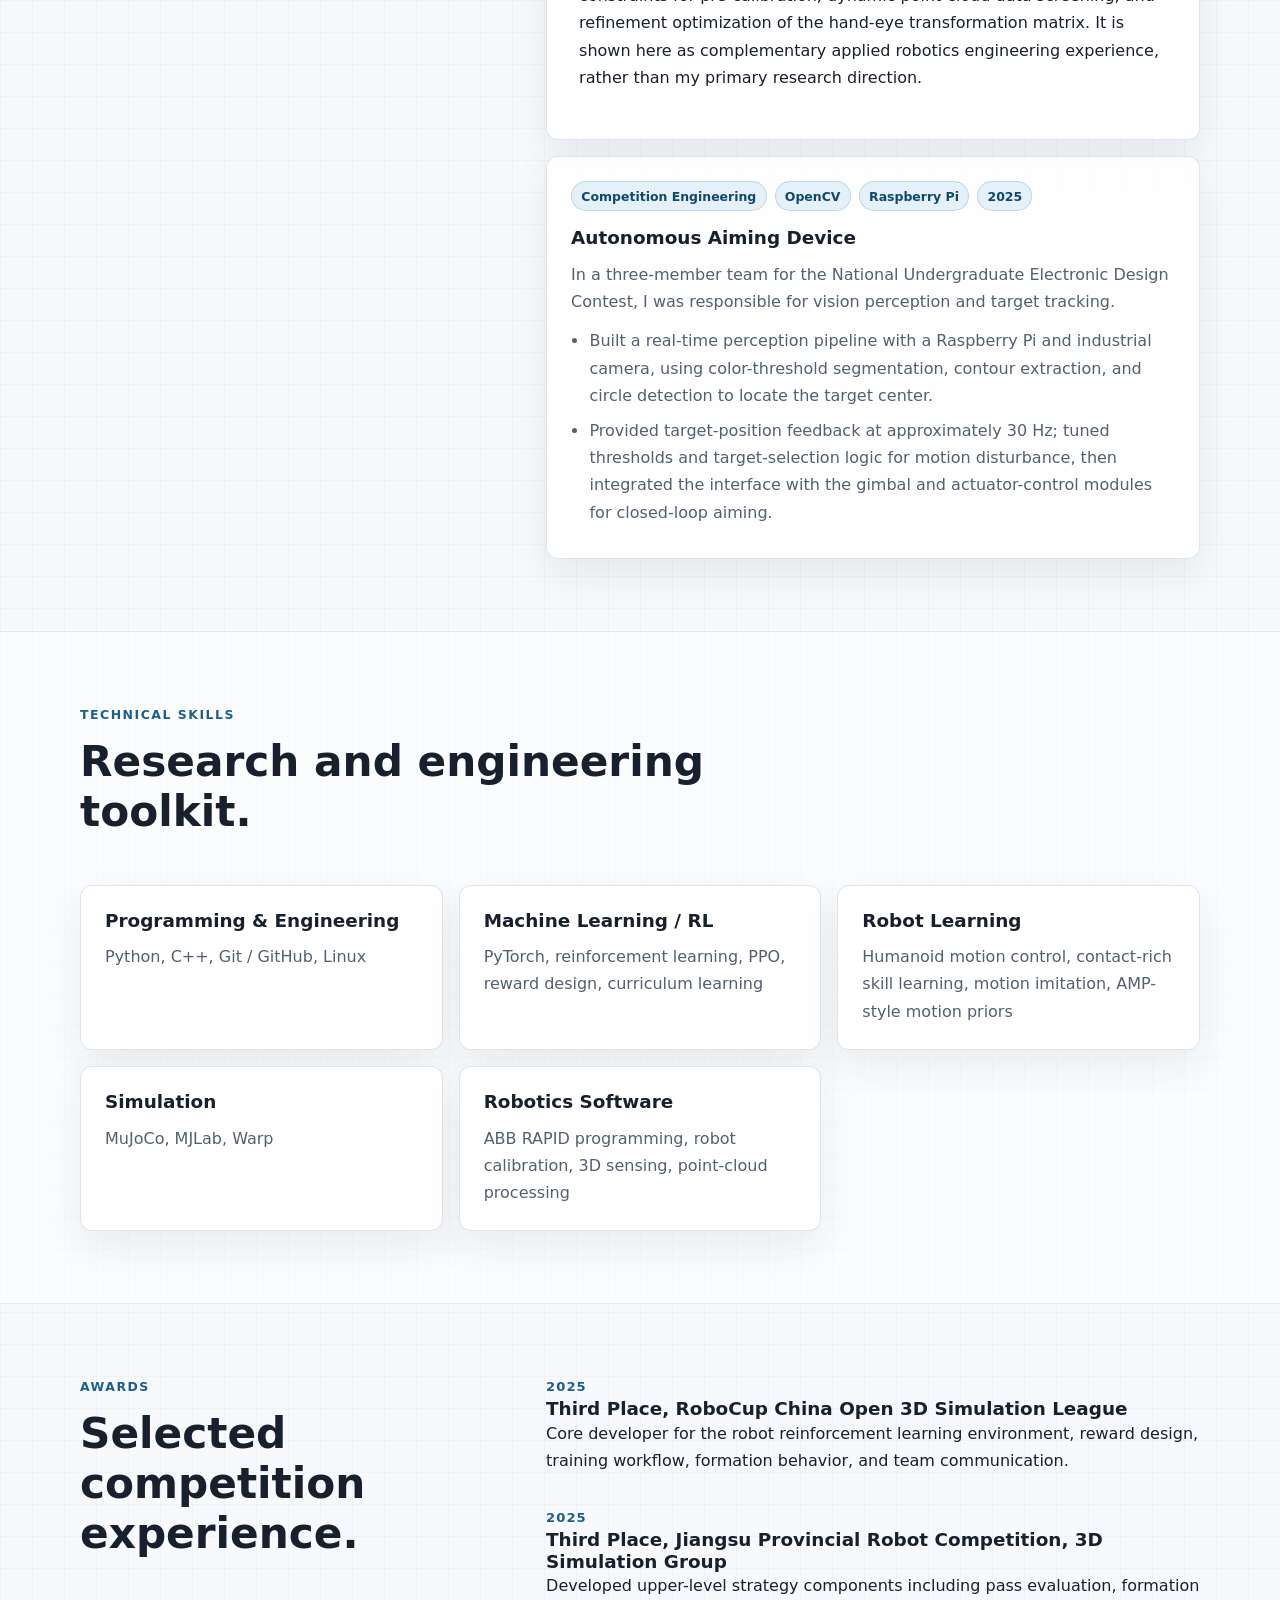
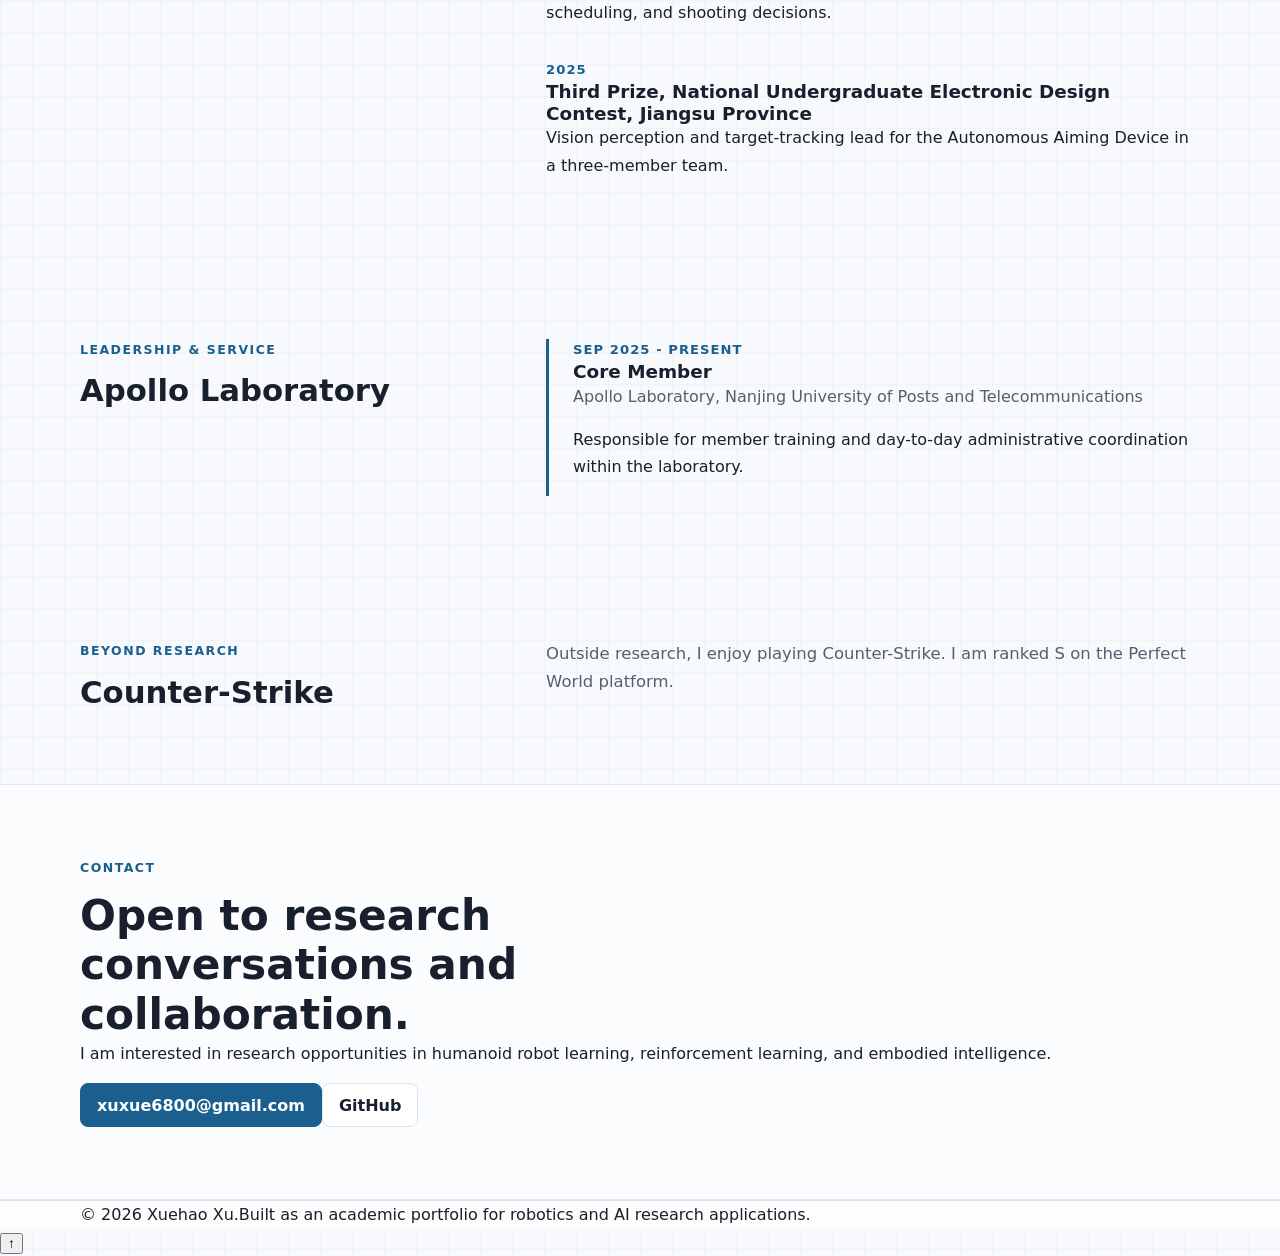
==== commit 305d8c29: "Add Apollo role start date" ====
--- a/index.html
+++ b/index.html
@@ -263,10 +263,10 @@
         <div class="container two-column">
           <div><p class="section-kicker" data-i18n="leadershipKicker">Leadership &amp; Service</p><h2 class="section-title-compact" data-i18n="leadershipTitle">Apollo Laboratory</h2></div>
           <article class="timeline-item">
+            <div class="timeline-date" data-i18n="apolloDate">Sep 2025 - Present</div>
             <h3 data-i18n="apolloRole">Core Member</h3>
             <p class="muted" data-i18n="apolloAffiliation">Apollo Laboratory, Nanjing University of Posts and Telecommunications</p>
             <p data-i18n="apolloResponsibilities">Responsible for member training and day-to-day administrative coordination within the laboratory.</p>
-            <!-- TODO: Add the verified start date of this role. -->
           </article>
         </div>
       </section>
@@ -288,6 +288,6 @@
 
     <footer class="site-footer"><div class="container"><span>&copy; <span id="year"></span> Xuehao Xu.</span><span data-i18n="footerText">Built as an academic portfolio for robotics and AI research applications.</span></div></footer>
     <button class="back-to-top" type="button" aria-label="Back to top" data-i18n-title="backToTop">&#8593;</button>
-    <script src="script.js?v=20261105-2"></script>
+    <script src="script.js?v=20261105-3"></script>
   </body>
 </html>
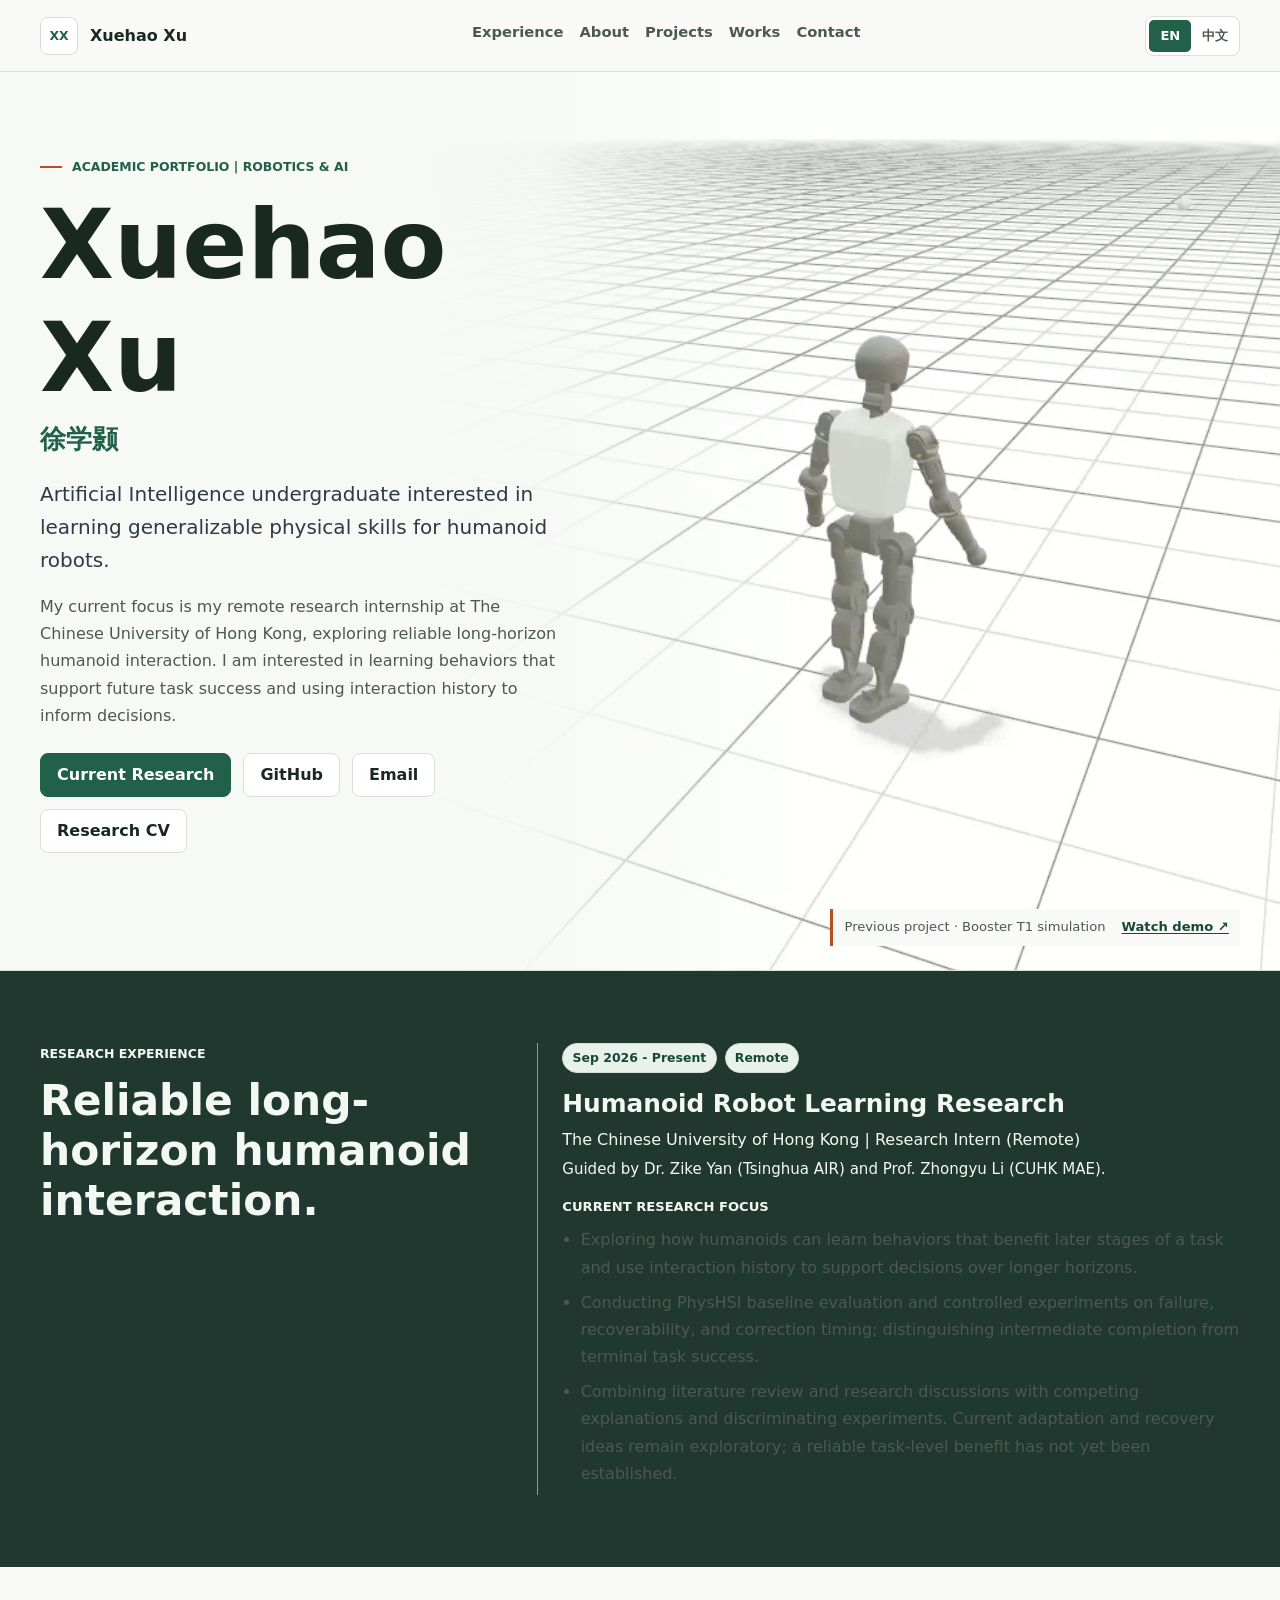
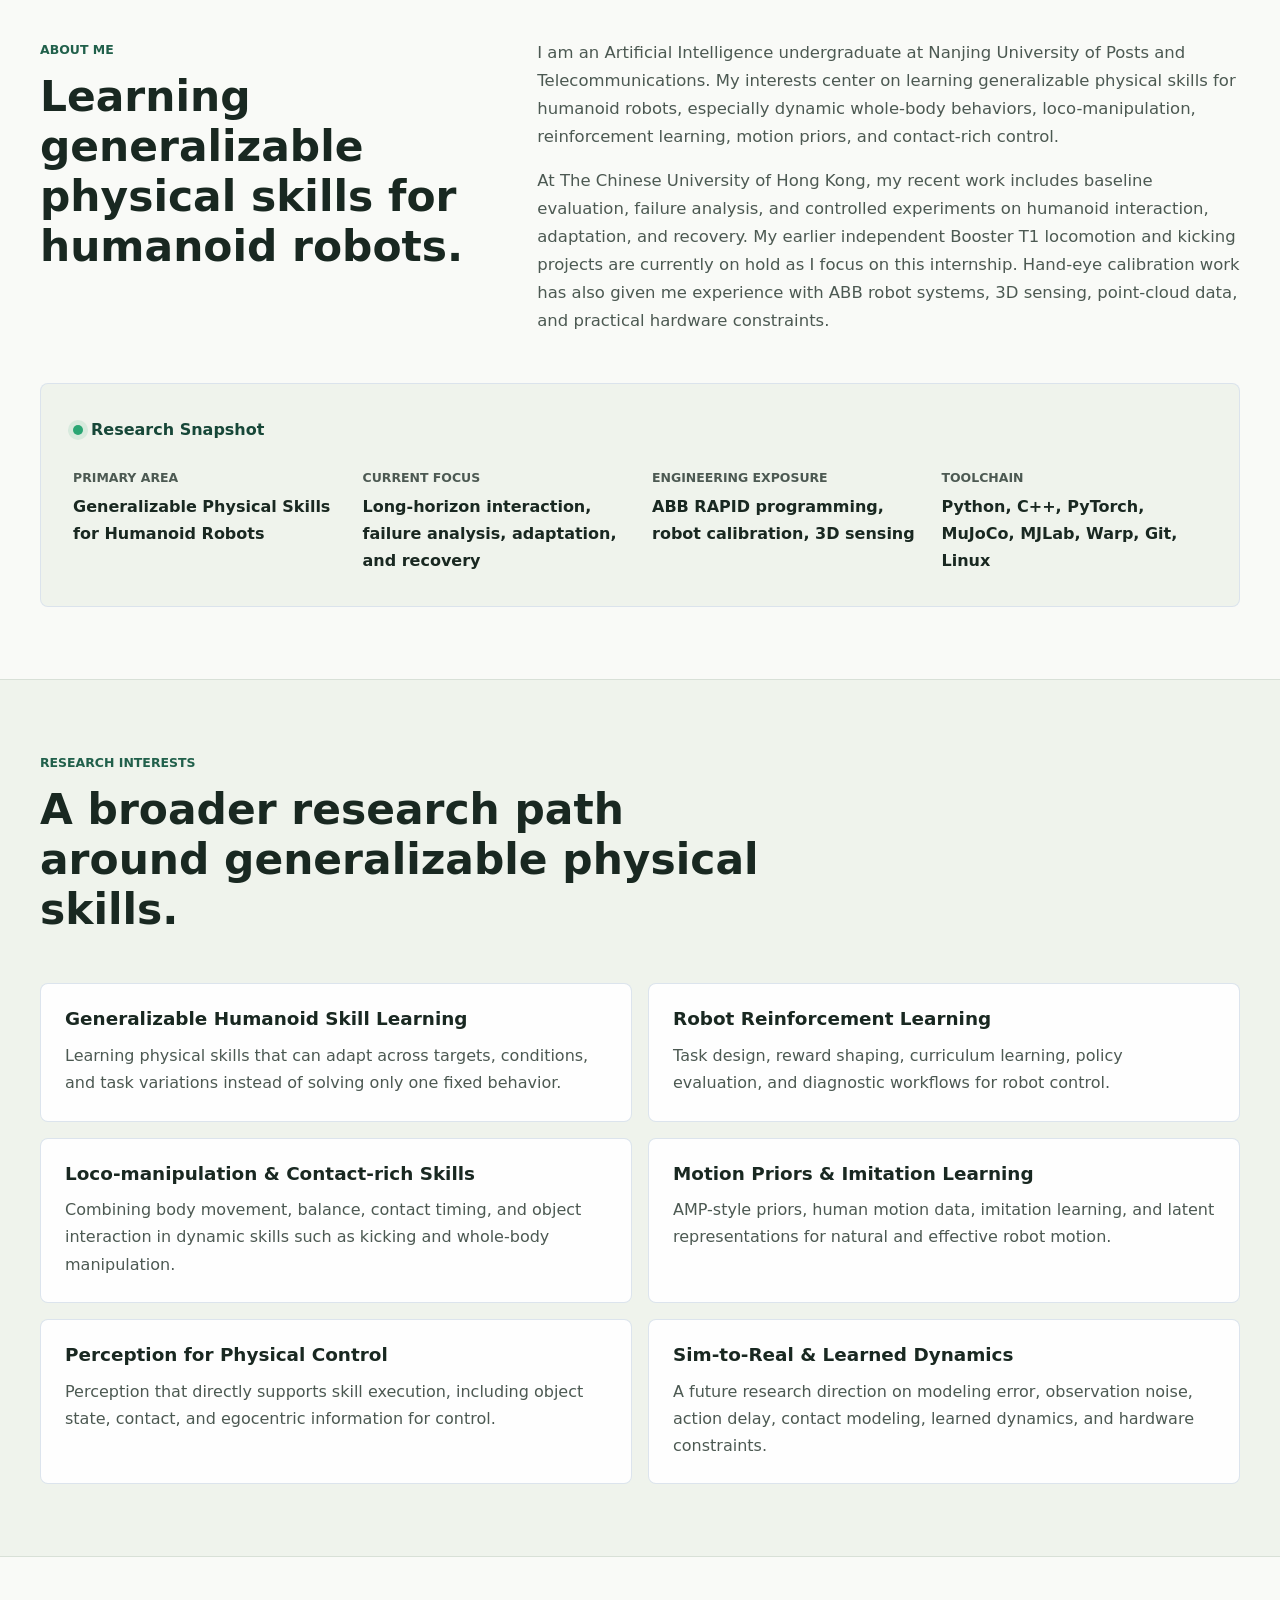
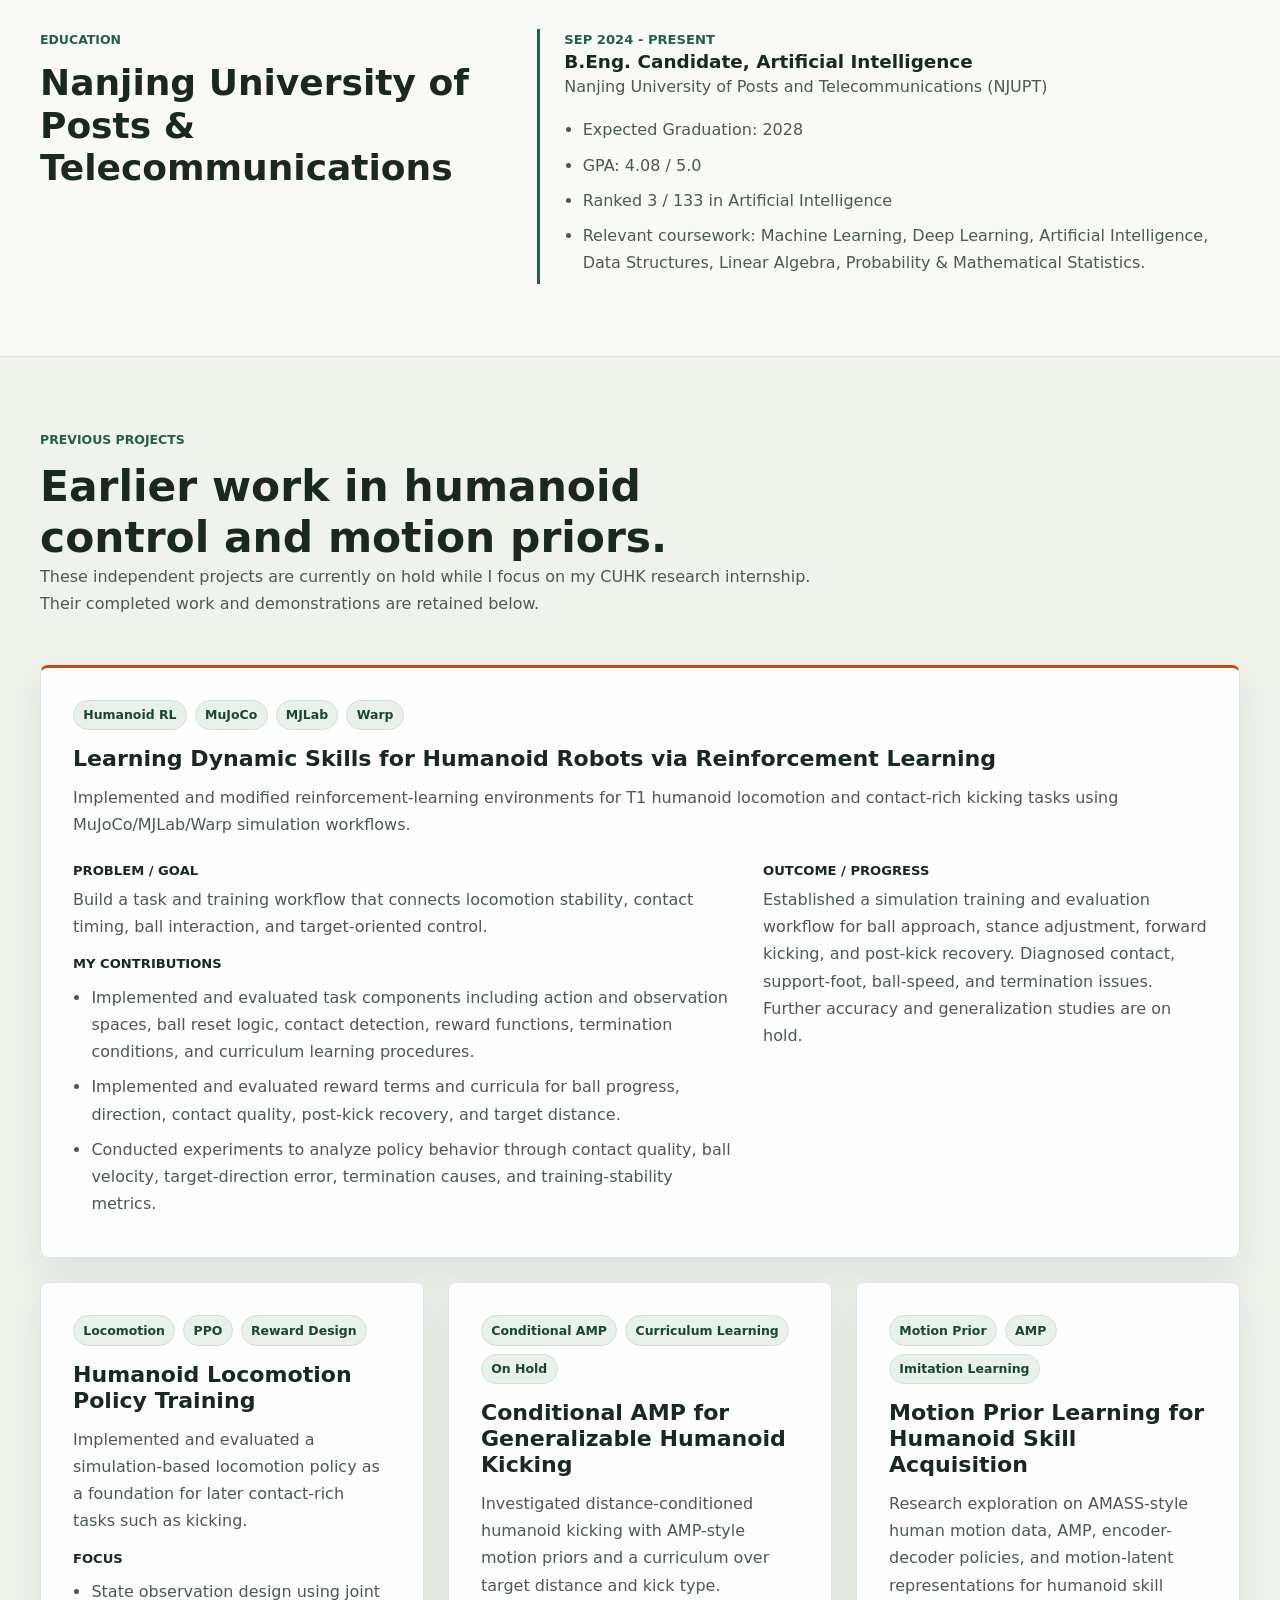
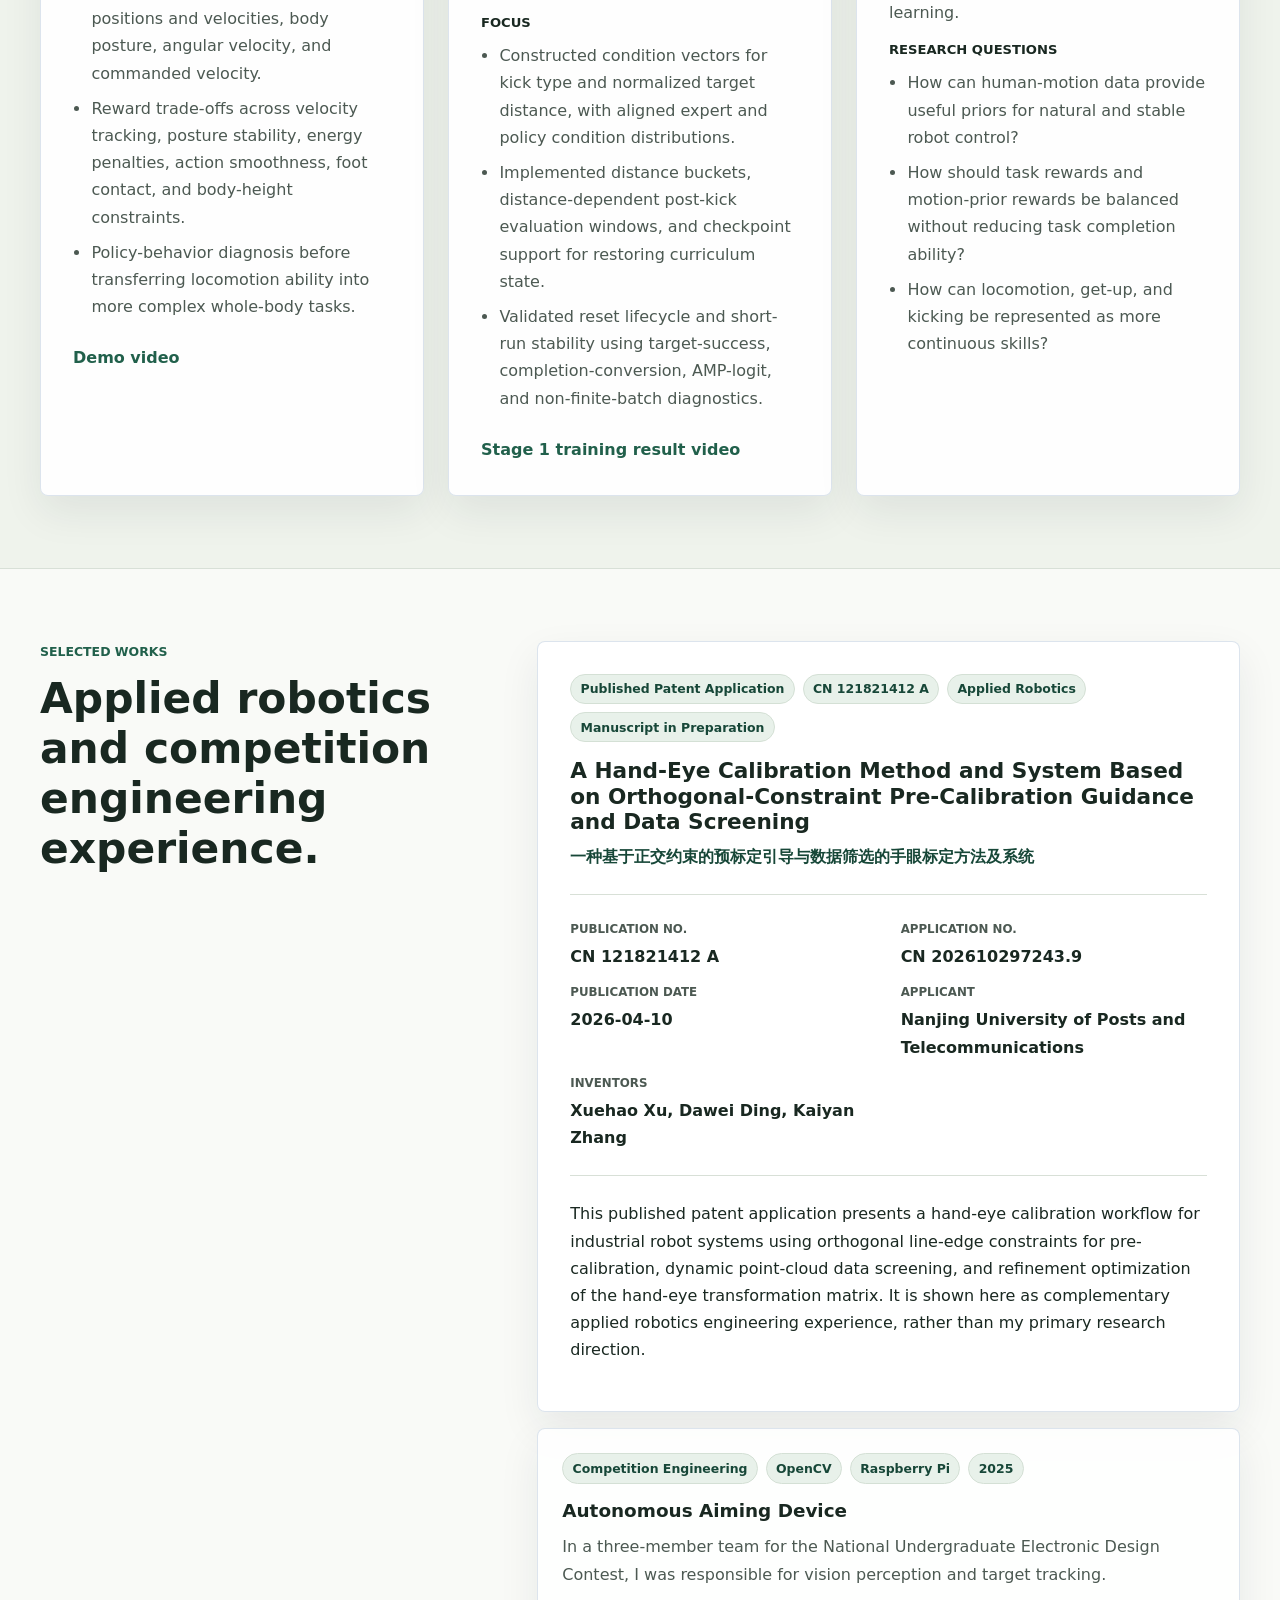
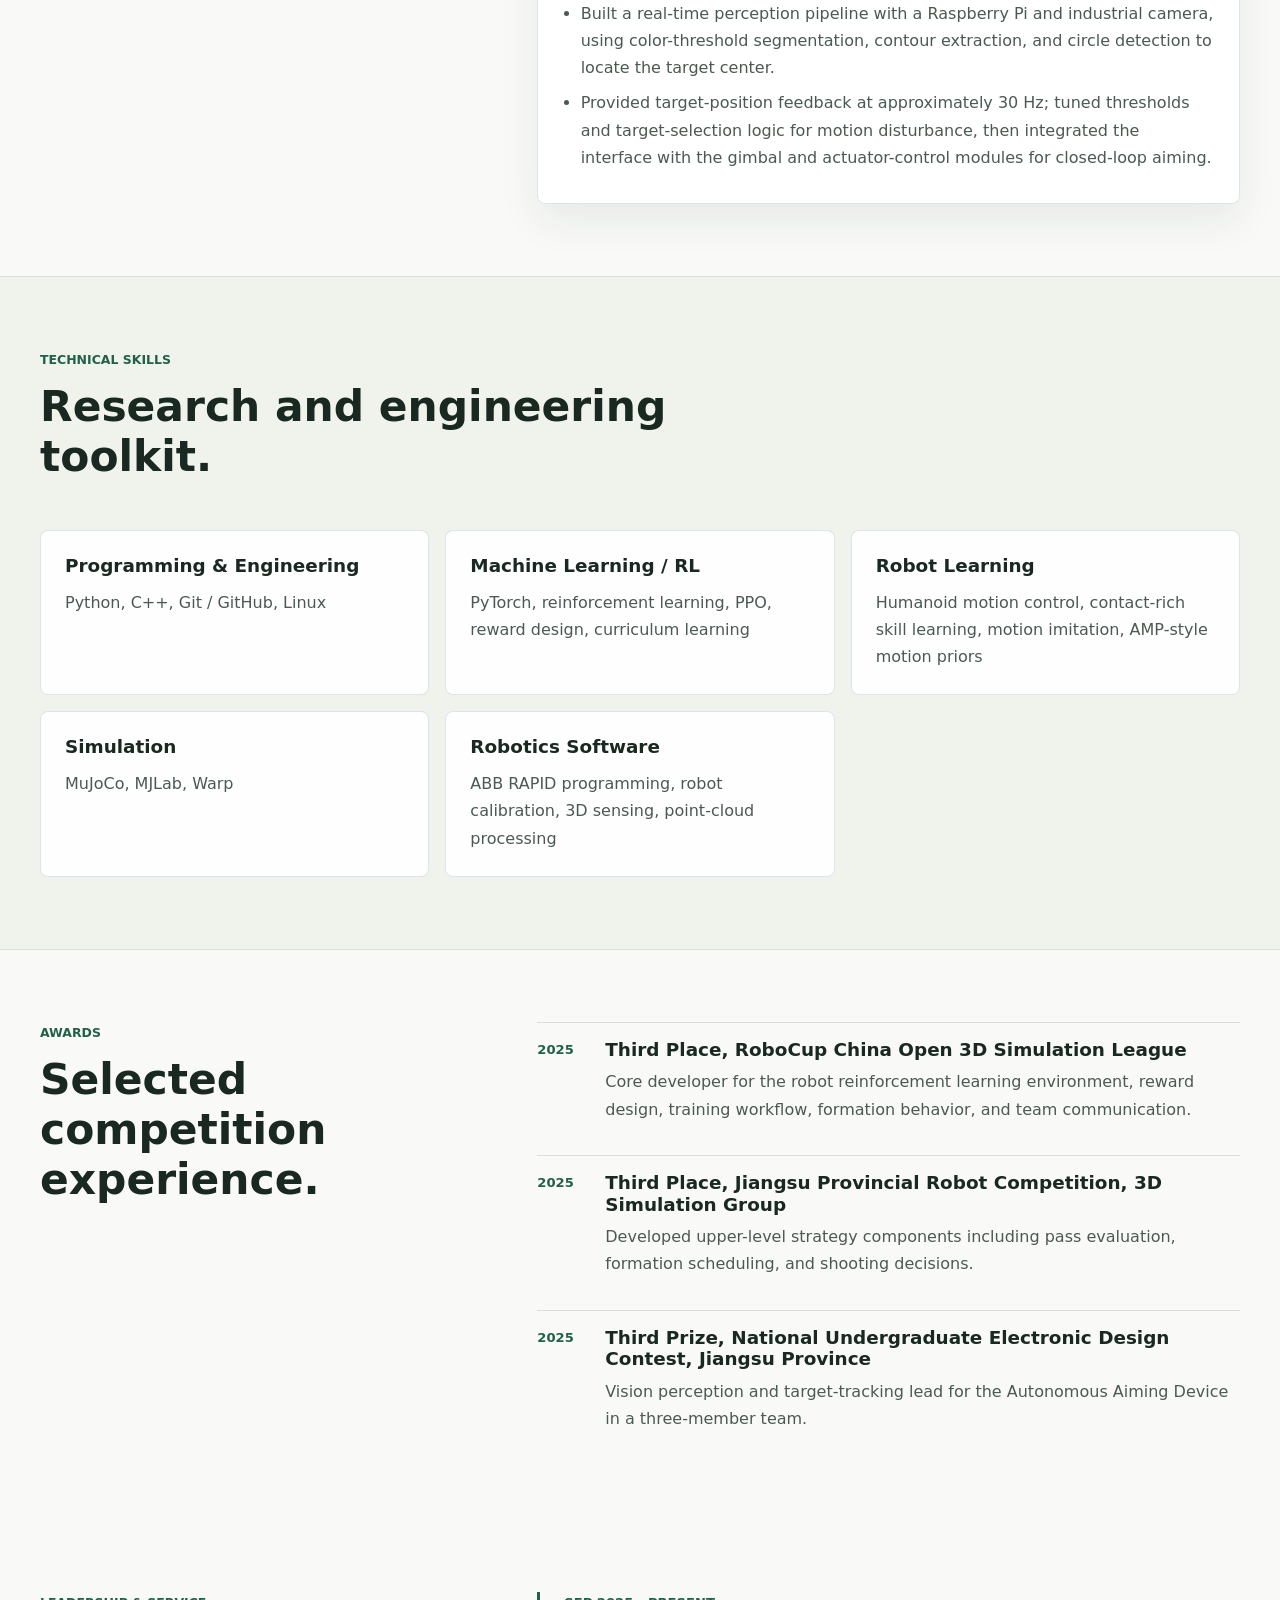
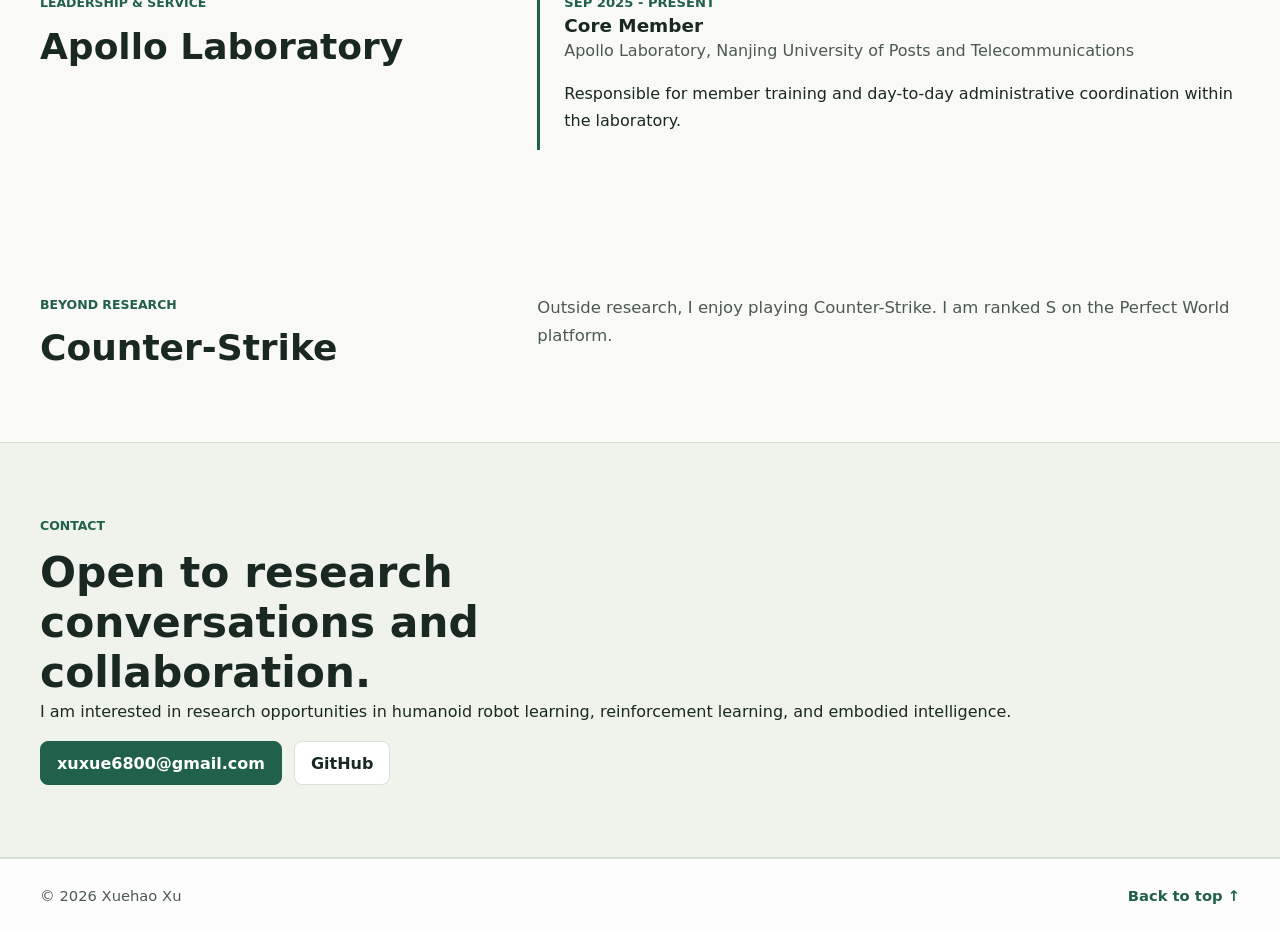
==== commit e6c2e971: "Redesign academic portfolio homepage" ====
--- a/index.html
+++ b/index.html
@@ -6,7 +6,7 @@
     <meta name="description" content="Xuehao Xu's academic portfolio in artificial intelligence, humanoid robot learning, reinforcement learning, and robotics engineering.">
     <title>Xuehao Xu | Generalizable Humanoid Robot Skills</title>
     <link rel="icon" href="favicon.svg" type="image/svg+xml">
-    <link rel="stylesheet" href="styles.css?v=20260922-1">
+    <link rel="stylesheet" href="styles.css?v=20261118-1">
   </head>
   <body>
     <header class="site-header">
@@ -20,14 +20,10 @@
           <span></span><span></span><span></span>
         </button>
         <ul class="nav-menu" id="nav-menu">
+          <li><a href="#experience" data-i18n="navExperience">Experience</a></li>
           <li><a href="#about" data-i18n="navAbout">About</a></li>
-          <li><a href="#interests" data-i18n="navInterests">Interests</a></li>
-          <li><a href="#education" data-i18n="navEducation">Education</a></li>
-          <li><a href="#experience" data-i18n="navExperience">Experience</a></li>
           <li><a href="#projects" data-i18n="navProjects">Projects</a></li>
           <li><a href="#selected-works" data-i18n="navWorks">Works</a></li>
-          <li><a href="#skills" data-i18n="navSkills">Skills</a></li>
-          <li><a href="#awards" data-i18n="navAwards">Awards</a></li>
           <li><a href="#contact" data-i18n="navContact">Contact</a></li>
         </ul>
         <div class="language-switch" aria-label="Language selection">
@@ -39,6 +35,9 @@
 
     <main id="home">
       <section class="hero section">
+        <div class="hero-visual" aria-hidden="true">
+          <img src="assets/booster-t1.jpg" alt="" width="1633" height="919" fetchpriority="high">
+        </div>
         <div class="container hero-grid">
           <div class="hero-copy">
             <p class="eyebrow" data-i18n="heroEyebrow">Academic Portfolio | Robotics & AI</p>
@@ -46,73 +45,17 @@
             <p class="hero-title" data-i18n="heroTitle">Artificial Intelligence undergraduate interested in learning generalizable physical skills for humanoid robots.</p>
             <p class="hero-text" data-i18n="heroText">My current focus is my remote research internship at The Chinese University of Hong Kong, exploring reliable long-horizon humanoid interaction. I am interested in learning behaviors that support future task success and using interaction history to inform decisions.</p>
             <div class="hero-actions" aria-label="Profile links">
-              <a class="button primary" href="https://github.com/srontover" target="_blank" rel="noopener noreferrer">GitHub</a>
+              <a class="button primary" href="#experience" data-i18n="heroResearch">Current Research</a>
+              <a class="button" href="https://github.com/srontover" target="_blank" rel="noopener noreferrer">GitHub</a>
               <a class="button" href="mailto:xuxue6800@gmail.com">Email</a>
               <a class="button" href="./cv/index.html" target="_blank" rel="noopener noreferrer" data-i18n="cv">Research CV</a>
-              <span class="button subtle disabled" aria-disabled="true" data-i18n="scholar">Google Scholar (TODO)</span>
+              <!-- TODO: Add a Google Scholar link when available. -->
             </div>
           </div>
 
-          <aside class="hero-panel" aria-label="Research snapshot">
-            <div class="panel-heading"><span class="status-dot" aria-hidden="true"></span><span data-i18n="snapshotTitle">Research Snapshot</span></div>
-            <dl class="snapshot-list">
-              <div><dt data-i18n="snapshotAreaLabel">Primary Area</dt><dd data-i18n="snapshotArea">Generalizable Physical Skills for Humanoid Robots</dd></div>
-              <div><dt data-i18n="snapshotFocusLabel">Current Focus</dt><dd data-i18n="snapshotFocus">Long-horizon interaction, failure analysis, adaptation, and recovery</dd></div>
-              <div><dt data-i18n="snapshotEngineeringLabel">Engineering Exposure</dt><dd data-i18n="snapshotEngineering">ABB RAPID programming, robot calibration, 3D sensing</dd></div>
-              <div><dt data-i18n="snapshotToolsLabel">Toolchain</dt><dd data-i18n="snapshotTools">Python, C++, PyTorch, MuJoCo, MJLab, Warp, Git, Linux</dd></div>
-            </dl>
-          </aside>
-        </div>
-      </section>
-
-      <section class="section" id="about">
-        <div class="container two-column">
-          <div>
-            <p class="section-kicker" data-i18n="aboutKicker">About Me</p>
-            <h2 data-i18n="aboutTitle">Learning generalizable physical skills for humanoid robots.</h2>
-          </div>
-          <div class="section-body">
-            <p data-i18n="aboutText1">I am an Artificial Intelligence undergraduate at Nanjing University of Posts and Telecommunications. My interests center on learning generalizable physical skills for humanoid robots, especially dynamic whole-body behaviors, loco-manipulation, reinforcement learning, motion priors, and contact-rich control.</p>
-            <p data-i18n="aboutText2">At The Chinese University of Hong Kong, my recent work includes baseline evaluation, failure analysis, and controlled experiments on humanoid interaction, adaptation, and recovery. My earlier independent Booster T1 locomotion and kicking projects are currently on hold as I focus on this internship. Hand-eye calibration work has also given me experience with ABB robot systems, 3D sensing, point-cloud data, and practical hardware constraints.</p>
-          </div>
-        </div>
-      </section>
-
-      <section class="section alt" id="interests">
-        <div class="container">
-          <div class="section-header">
-            <p class="section-kicker" data-i18n="interestsKicker">Research Interests</p>
-            <h2 data-i18n="interestsTitle">A broader research path around generalizable physical skills.</h2>
-          </div>
-          <div class="interest-grid focused">
-            <article class="interest-card"><h3 data-i18n="interest1Title">Generalizable Humanoid Skill Learning</h3><p data-i18n="interest1Text">Learning physical skills that can adapt across targets, conditions, and task variations instead of solving only one fixed behavior.</p></article>
-            <article class="interest-card"><h3 data-i18n="interest2Title">Robot Reinforcement Learning</h3><p data-i18n="interest2Text">Task design, reward shaping, curriculum learning, policy evaluation, and diagnostic workflows for robot control.</p></article>
-            <article class="interest-card"><h3 data-i18n="interest3Title">Loco-manipulation &amp; Contact-rich Skills</h3><p data-i18n="interest3Text">Combining body movement, balance, contact timing, and object interaction in dynamic skills such as kicking and whole-body manipulation.</p></article>
-            <article class="interest-card"><h3 data-i18n="interest4Title">Motion Priors &amp; Imitation Learning</h3><p data-i18n="interest4Text">AMP-style priors, human motion data, imitation learning, and latent representations for natural and effective robot motion.</p></article>
-            <article class="interest-card"><h3 data-i18n="interest5Title">Perception for Physical Control</h3><p data-i18n="interest5Text">Perception that directly supports skill execution, including object state, contact, and egocentric information for control.</p></article>
-            <article class="interest-card"><h3 data-i18n="interest6Title">Sim-to-Real &amp; Learned Dynamics</h3><p data-i18n="interest6Text">A future research direction on modeling error, observation noise, action delay, contact modeling, learned dynamics, and hardware constraints.</p></article>
-          </div>
-        </div>
-      </section>
-
-      <section class="section" id="education">
-        <div class="container two-column">
-          <div>
-            <p class="section-kicker" data-i18n="educationKicker">Education</p>
-            <h2 class="section-title-compact" data-i18n="educationTitle">Nanjing University of Posts &amp; Telecommunications</h2>
-          </div>
-          <div class="timeline">
-            <article class="timeline-item">
-              <div class="timeline-date" data-i18n="educationDate">Sep 2024 - Present</div>
-              <h3 data-i18n="educationDegree">B.Eng. Candidate, Artificial Intelligence</h3>
-              <p class="muted" data-i18n="educationSchool">Nanjing University of Posts and Telecommunications (NJUPT)</p>
-              <ul class="clean-list">
-                <li data-i18n="educationExpected">Expected Graduation: 2028</li>
-                <li data-i18n="educationGpa">GPA: 4.08 / 5.0</li>
-                <li data-i18n="educationRank">Ranked 3 / 133 in Artificial Intelligence</li>
-                <li data-i18n="educationCoursework">Relevant coursework: Machine Learning, Deep Learning, Artificial Intelligence, Data Structures, Linear Algebra, Probability &amp; Mathematical Statistics.</li>
-              </ul>
-            </article>
+          <div class="hero-caption">
+            <span data-i18n="heroDemoLabel">Previous project · Booster T1 simulation</span>
+            <a href="https://www.bilibili.com/video/BV1hbgn6gE2H/" target="_blank" rel="noopener noreferrer"><span data-i18n="heroDemo">Watch demo</span> <span aria-hidden="true">&#8599;</span></a>
           </div>
         </div>
       </section>
@@ -135,6 +78,69 @@
               <li data-i18n="experiencePoint3">Combining literature review and research discussions with competing explanations and discriminating experiments. Current adaptation and recovery ideas remain exploratory; a reliable task-level benefit has not yet been established.</li>
             </ul>
           </article>
+        </div>
+      </section>
+
+      <section class="section" id="about">
+        <div class="container two-column">
+          <div>
+            <p class="section-kicker" data-i18n="aboutKicker">About Me</p>
+            <h2 data-i18n="aboutTitle">Learning generalizable physical skills for humanoid robots.</h2>
+          </div>
+          <div class="section-body">
+            <p data-i18n="aboutText1">I am an Artificial Intelligence undergraduate at Nanjing University of Posts and Telecommunications. My interests center on learning generalizable physical skills for humanoid robots, especially dynamic whole-body behaviors, loco-manipulation, reinforcement learning, motion priors, and contact-rich control.</p>
+            <p data-i18n="aboutText2">At The Chinese University of Hong Kong, my recent work includes baseline evaluation, failure analysis, and controlled experiments on humanoid interaction, adaptation, and recovery. My earlier independent Booster T1 locomotion and kicking projects are currently on hold as I focus on this internship. Hand-eye calibration work has also given me experience with ABB robot systems, 3D sensing, point-cloud data, and practical hardware constraints.</p>
+          </div>
+        </div>
+        <div class="container">
+          <aside class="hero-panel" aria-label="Research snapshot">
+            <div class="panel-heading"><span class="status-dot" aria-hidden="true"></span><span data-i18n="snapshotTitle">Research Snapshot</span></div>
+            <dl class="snapshot-list">
+              <div><dt data-i18n="snapshotAreaLabel">Primary Area</dt><dd data-i18n="snapshotArea">Generalizable Physical Skills for Humanoid Robots</dd></div>
+              <div><dt data-i18n="snapshotFocusLabel">Current Focus</dt><dd data-i18n="snapshotFocus">Long-horizon interaction, failure analysis, adaptation, and recovery</dd></div>
+              <div><dt data-i18n="snapshotEngineeringLabel">Engineering Exposure</dt><dd data-i18n="snapshotEngineering">ABB RAPID programming, robot calibration, 3D sensing</dd></div>
+              <div><dt data-i18n="snapshotToolsLabel">Toolchain</dt><dd data-i18n="snapshotTools">Python, C++, PyTorch, MuJoCo, MJLab, Warp, Git, Linux</dd></div>
+            </dl>
+          </aside>
+        </div>
+      </section>
+
+      <section class="section alt" id="interests">
+        <div class="container">
+          <div class="section-header">
+            <p class="section-kicker" data-i18n="interestsKicker">Research Interests</p>
+            <h2 data-i18n="interestsTitle">A broader research path around generalizable physical skills.</h2>
+          </div>
+          <div class="interest-grid focused">
+            <article class="interest-card"><h3 data-i18n="interest1Title">Generalizable Humanoid Skill Learning</h3><p data-i18n="interest1Text">Learning physical skills that can adapt across targets, conditions, and task variations instead of solving only one fixed behavior.</p></article>
+            <article class="interest-card"><h3 data-i18n="interest2Title">Robot Reinforcement Learning</h3><p data-i18n="interest2Text">Task design, reward shaping, curriculum learning, policy evaluation, and diagnostic workflows for robot control.</p></article>
+            <article class="interest-card"><h3 data-i18n="interest3Title">Loco-manipulation &amp; Contact-rich Skills</h3><p data-i18n="interest3Text">Combining body movement, balance, contact timing, and object interaction in dynamic skills such as kicking and whole-body manipulation.</p></article>
+            <article class="interest-card"><h3 data-i18n="interest4Title">Motion Priors &amp; Imitation Learning</h3><p data-i18n="interest4Text">AMP-style priors, human motion data, imitation learning, and latent representations for natural and effective robot motion.</p></article>
+            <article class="interest-card"><h3 data-i18n="interest5Title">Perception for Physical Control</h3><p data-i18n="interest5Text">Perception that directly supports skill execution, including object state, contact, and egocentric information for control.</p></article>
+            <article class="interest-card"><h3 data-i18n="interest6Title">Sim-to-Real &amp; Learned Dynamics</h3><p data-i18n="interest6Text">A future research direction on modeling error, observation noise, action delay, contact modeling, learned dynamics, and hardware constraints.</p></article>
+          </div>
+        </div>
+      </section>
+
+      <section class="section" id="education">
+        <div class="container two-column">
+          <div>
+            <p class="section-kicker" data-i18n="educationKicker">Education</p>
+            <h2 class="section-title-compact" data-i18n="educationTitle">Nanjing University of Posts &amp; Telecommunications</h2>
+          </div>
+          <div class="timeline">
+            <article class="timeline-item">
+              <div class="timeline-date" data-i18n="educationDate">Sep 2024 - Present</div>
+              <h3 data-i18n="educationDegree">B.Eng. Candidate, Artificial Intelligence</h3>
+              <p class="muted" data-i18n="educationSchool">Nanjing University of Posts and Telecommunications (NJUPT)</p>
+              <ul class="clean-list">
+                <li data-i18n="educationExpected">Expected Graduation: 2028</li>
+                <li data-i18n="educationGpa">GPA: 4.08 / 5.0</li>
+                <li data-i18n="educationRank">Ranked 3 / 133 in Artificial Intelligence</li>
+                <li data-i18n="educationCoursework">Relevant coursework: Machine Learning, Deep Learning, Artificial Intelligence, Data Structures, Linear Algebra, Probability &amp; Mathematical Statistics.</li>
+              </ul>
+            </article>
+          </div>
         </div>
       </section>
 
@@ -286,8 +292,7 @@
       </section>
     </main>
 
-    <footer class="site-footer"><div class="container"><span>&copy; <span id="year"></span> Xuehao Xu.</span><span data-i18n="footerText">Built as an academic portfolio for robotics and AI research applications.</span></div></footer>
-    <button class="back-to-top" type="button" aria-label="Back to top" data-i18n-title="backToTop">&#8593;</button>
-    <script src="script.js?v=20261105-3"></script>
+    <footer class="site-footer"><div class="container footer-inner"><span>&copy; <span id="year"></span> Xuehao Xu</span><a href="#home"><span data-i18n="backToTop">Back to top</span> <span aria-hidden="true">&#8593;</span></a></div></footer>
+    <script src="script.js?v=20261118-1"></script>
   </body>
 </html>
--- a/styles.css
+++ b/styles.css
@@ -1,18 +1,19 @@
 :root {
-  --color-bg: #f7f9fc;
+  --color-bg: #f9faf7;
   --color-surface: #ffffff;
-  --color-surface-soft: #eef3f8;
-  --color-text: #17202c;
-  --color-muted: #526070;
-  --color-border: #dbe3ec;
-  --color-accent: #1b5f8f;
-  --color-accent-strong: #0f486f;
-  --color-accent-soft: #e4f1f8;
-  --color-rule: rgba(27, 95, 143, 0.18);
+  --color-surface-soft: #eff3ec;
+  --color-text: #192821;
+  --color-muted: #4c5952;
+  --color-border: #d8e0d7;
+  --color-accent: #21604b;
+  --color-accent-strong: #174738;
+  --color-accent-soft: #e8f1ea;
+  --color-rule: #d4e0d5;
+  --color-signal: #b84f22;
   --shadow-card: 0 16px 40px rgba(20, 36, 54, 0.08);
   --shadow-hover: 0 20px 48px rgba(20, 36, 54, 0.13);
   --radius-sm: 8px;
-  --radius-md: 12px;
+  --radius-md: 8px;
   --radius-lg: 18px;
   --space-1: 0.25rem;
   --space-2: 0.5rem;
@@ -22,7 +23,7 @@
   --space-6: 2rem;
   --space-7: 3rem;
   --space-8: 4.5rem;
-  --container: 1120px;
+  --container: 1200px;
   --header-height: 72px;
 }
 
@@ -37,11 +38,7 @@
 
 body {
   margin: 0;
-  background:
-    linear-gradient(rgba(27, 95, 143, 0.035) 1px, transparent 1px),
-    linear-gradient(90deg, rgba(27, 95, 143, 0.035) 1px, transparent 1px),
-    var(--color-bg);
-  background-size: 32px 32px;
+  background: var(--color-bg);
   color: var(--color-text);
   font-family:
     Inter, ui-sans-serif, system-ui, -apple-system, BlinkMacSystemFont, "Segoe UI",
@@ -75,7 +72,7 @@
 
 h1 {
   max-width: 850px;
-  font-size: clamp(2.5rem, 7vw, 5.3rem);
+  font-size: 6rem;
   font-weight: 760;
 }
 
@@ -83,13 +80,13 @@
   display: block;
   margin-top: var(--space-2);
   color: var(--color-accent);
-  font-size: clamp(1.35rem, 3vw, 2.2rem);
+  font-size: 1.6rem;
   font-weight: 650;
 }
 
 h2 {
   max-width: 720px;
-  font-size: clamp(1.85rem, 3.3vw, 3rem);
+  font-size: 2.65rem;
   font-weight: 720;
 }
 
@@ -102,7 +99,6 @@
   margin-bottom: var(--space-2);
   font-size: 0.82rem;
   font-weight: 760;
-  letter-spacing: 0.08em;
   text-transform: uppercase;
 }
 
@@ -125,8 +121,8 @@
 }
 
 .section.alt {
-  background: rgba(255, 255, 255, 0.54);
-  border-block: 1px solid rgba(219, 227, 236, 0.75);
+  background: var(--color-surface-soft);
+  border-block: 1px solid var(--color-border);
 }
 
 .section-header {
@@ -140,7 +136,6 @@
   color: var(--color-accent);
   font-size: 0.78rem;
   font-weight: 760;
-  letter-spacing: 0.12em;
   text-transform: uppercase;
 }
 
@@ -169,8 +164,8 @@
   z-index: 20;
   top: 0;
   height: var(--header-height);
-  background: rgba(247, 249, 252, 0.88);
-  border-bottom: 1px solid rgba(219, 227, 236, 0.8);
+  background: rgba(249, 250, 247, 0.96);
+  border-bottom: 1px solid var(--color-border);
   backdrop-filter: blur(16px);
 }
 
@@ -292,28 +287,85 @@
 }
 
 .hero {
-  min-height: calc(100vh - var(--header-height));
+  position: relative;
+  isolation: isolate;
+  background: #f7f9f5;
+  border-bottom: 1px solid var(--color-border);
+  padding: 5.25rem 0 1.5rem;
+}
+
+.hero-grid {
+  display: grid;
+  grid-template-columns: minmax(0, 1fr);
+  gap: 3.5rem;
+}
+
+.hero-visual {
+  position: absolute;
+  z-index: -1;
+  inset: 0 0 0 32%;
+  overflow: hidden;
+}
+
+.hero-visual img {
+  width: 100%;
+  height: 100%;
+  object-fit: cover;
+  object-position: 54% 62%;
+  transform: scale(1.28);
+  transform-origin: 30% 57%;
+  display: block;
+}
+
+.hero-visual::after {
+  content: "";
+  position: absolute;
+  inset: 0;
+  background: linear-gradient(90deg, #f7f9f5, rgba(247, 249, 245, .94) 15%, transparent 46%);
+}
+
+.hero-caption {
+  justify-self: end;
+  display: flex;
+  flex-wrap: wrap;
+  gap: .25rem 1rem;
+  align-items: center;
+  padding: .45rem .7rem;
+  border-left: 3px solid var(--color-signal);
+  background: var(--color-bg);
+  color: var(--color-muted);
+  font-size: .82rem;
+}
+
+.hero-caption a {
+  color: var(--color-accent-strong);
+  font-weight: 720;
+  text-decoration: underline;
+  text-underline-offset: .18em;
+}
+
+.hero-copy {
+  max-width: 33rem;
+}
+
+.hero-copy .eyebrow {
   display: flex;
   align-items: center;
-  padding: var(--space-8) 0;
-}
-
-.hero-grid {
-  display: grid;
-  align-items: center;
-  grid-template-columns: minmax(0, 1.25fr) minmax(300px, 0.75fr);
-  gap: var(--space-7);
-}
-
-.hero-copy {
-  max-width: 820px;
+  gap: .65rem;
+}
+
+.hero-copy .eyebrow::before {
+  content: "";
+  width: 1.35rem;
+  height: 2px;
+  background: var(--color-signal);
 }
 
 .hero-title {
   max-width: 760px;
   margin-top: var(--space-5);
   color: #2d3a49;
-  font-size: clamp(1.15rem, 2vw, 1.45rem);
+  font-size: 1.25rem;
   line-height: 1.65;
 }
 
@@ -445,7 +497,6 @@
   color: var(--color-muted);
   font-size: 0.78rem;
   font-weight: 750;
-  letter-spacing: 0.08em;
   text-transform: uppercase;
 }
 
@@ -472,7 +523,7 @@
 }
 
 .section-title-compact {
-  font-size: clamp(1.85rem, 2.4vw, 2.35rem);
+  font-size: 2.25rem;
 }
 
 .interest-grid,
@@ -515,7 +566,6 @@
   color: var(--color-accent);
   font-size: 0.82rem;
   font-weight: 800;
-  letter-spacing: 0.08em;
   text-transform: uppercase;
 }
 
@@ -525,6 +575,7 @@
 
 .project-grid {
   display: grid;
+  grid-template-columns: repeat(3, minmax(0, 1fr));
   gap: var(--space-5);
 }
 
@@ -545,7 +596,8 @@
 }
 
 .project-card.featured {
-  border-color: rgba(27, 95, 143, 0.28);
+  grid-column: 1 / -1;
+  border-top: 3px solid var(--color-signal);
 }
 
 .research-experience-card {
@@ -554,7 +606,7 @@
 
 .research-experience-card h3 {
   margin-bottom: var(--space-2);
-  font-size: clamp(1.25rem, 2vw, 1.55rem);
+  font-size: 1.55rem;
 }
 
 .research-experience-card .advisor-line {
@@ -590,7 +642,7 @@
 
 .project-card h3 {
   margin-bottom: var(--space-3);
-  font-size: clamp(1.2rem, 2vw, 1.55rem);
+  font-size: 1.38rem;
 }
 
 .project-card p,
@@ -634,7 +686,7 @@
 
 .patent-card h3 {
   margin-bottom: var(--space-2);
-  font-size: clamp(1.15rem, 1.8vw, 1.45rem);
+  font-size: 1.35rem;
 }
 
 .cn-title {
@@ -660,7 +712,6 @@
   color: var(--color-muted);
   font-size: 0.74rem;
   font-weight: 760;
-  letter-spacing: 0.08em;
   text-transform: uppercase;
 }
 
@@ -742,6 +793,85 @@
 .footer-inner a {
   color: var(--color-accent);
   font-weight: 700;
+}
+
+:focus-visible {
+  outline: 2px solid var(--color-accent);
+  outline-offset: 4px;
+}
+
+#experience {
+  background: #20382f;
+  color: #f4f8f3;
+}
+
+#experience h2,
+#experience .section-kicker {
+  color: inherit;
+}
+
+.research-experience-card {
+  background: transparent;
+  color: inherit;
+  border: 0;
+  border-left: 1px solid #83a093;
+  border-radius: 0;
+  box-shadow: none;
+  padding: 0 0 0 var(--space-5);
+}
+
+.research-experience-card :is(h3, h4, p, li),
+.research-experience-card .advisor-line {
+  color: inherit;
+}
+
+.research-experience-card:hover {
+  box-shadow: none;
+  transform: none;
+  border-color: #83a093;
+}
+
+#about .hero-panel {
+  margin-top: var(--space-6);
+  box-shadow: none;
+  background: var(--color-surface-soft);
+}
+
+#about .hero-panel::before {
+  display: none;
+}
+
+.snapshot-list {
+  grid-template-columns: repeat(4, minmax(0, 1fr));
+}
+
+.snapshot-list div {
+  padding: 0;
+  border: 0;
+}
+
+.interest-card,
+.skill-group {
+  box-shadow: none;
+}
+
+.award-item {
+  display: grid;
+  grid-template-columns: 3.5rem minmax(0, 1fr);
+  gap: var(--space-3);
+  padding: var(--space-4) 0;
+  border-top: 1px solid var(--color-border);
+}
+
+.award-item p {
+  color: var(--color-muted);
+  margin: .5rem 0 0;
+}
+
+.contact-links {
+  display: flex;
+  flex-wrap: wrap;
+  gap: var(--space-3);
 }
 
 @media (max-width: 920px) {
@@ -767,6 +897,8 @@
     border-radius: var(--radius-md);
     background: var(--color-surface);
     box-shadow: var(--shadow-card);
+    max-height: calc(100dvh - var(--header-height) - 1rem);
+    overflow-y: auto;
   }
 
   .nav-menu.is-open {
@@ -793,7 +925,41 @@
   }
 
   .hero {
-    min-height: auto;
+    padding: 2.5rem 0 1rem;
+  }
+
+  .hero-grid {
+    gap: 0;
+  }
+
+  .hero-visual {
+    inset: auto 0 0;
+    height: 12rem;
+  }
+
+  .hero-visual img {
+    object-position: center 68%;
+    transform-origin: 23% 67%;
+  }
+
+  .hero-visual::after {
+    background: linear-gradient(#f7f9f5, transparent 35%);
+  }
+
+  .hero-caption {
+    margin-top: 8rem;
+  }
+
+  h1 {
+    font-size: 4.5rem;
+  }
+
+  h2 {
+    font-size: 2.15rem;
+  }
+
+  .snapshot-list {
+    grid-template-columns: repeat(2, minmax(0, 1fr));
   }
 
   .interest-grid,
@@ -820,16 +986,54 @@
   }
 
   .hero {
-    padding: 3.2rem 0;
-  }
-
-  .hero-actions,
+    padding: 2rem 0 .8rem;
+  }
+
   .contact-actions {
     flex-direction: column;
   }
 
-  .button {
+  .contact-actions .button {
     width: 100%;
+  }
+
+  .hero-actions .button {
+    padding-inline: .75rem;
+  }
+
+  h1 {
+    font-size: 3.15rem;
+  }
+
+  h2 {
+    font-size: 1.9rem;
+  }
+
+  .hero-title {
+    margin-top: 1rem;
+    font-size: 1.08rem;
+  }
+
+  .hero-text {
+    font-size: .94rem;
+  }
+
+  .hero-caption {
+    margin-top: 7.5rem;
+    justify-self: stretch;
+  }
+
+  .project-grid {
+    grid-template-columns: 1fr;
+  }
+
+  .hero-actions {
+    display: grid;
+    grid-template-columns: repeat(2, minmax(0, 1fr));
+  }
+
+  .section-title-compact {
+    font-size: 1.9rem;
   }
 
   .interest-grid,
@@ -853,10 +1057,12 @@
     grid-template-columns: 1fr;
   }
 
-  .footer-inner {
-    flex-direction: column;
-    align-items: flex-start;
-    justify-content: center;
-    padding: var(--space-4) 0;
-  }
-}
+  .research-experience-card {
+    padding-left: var(--space-4);
+  }
+}
+
+@media (prefers-reduced-motion: reduce) {
+  html { scroll-behavior: auto; }
+  *, *::before, *::after { transition: none !important; }
+}
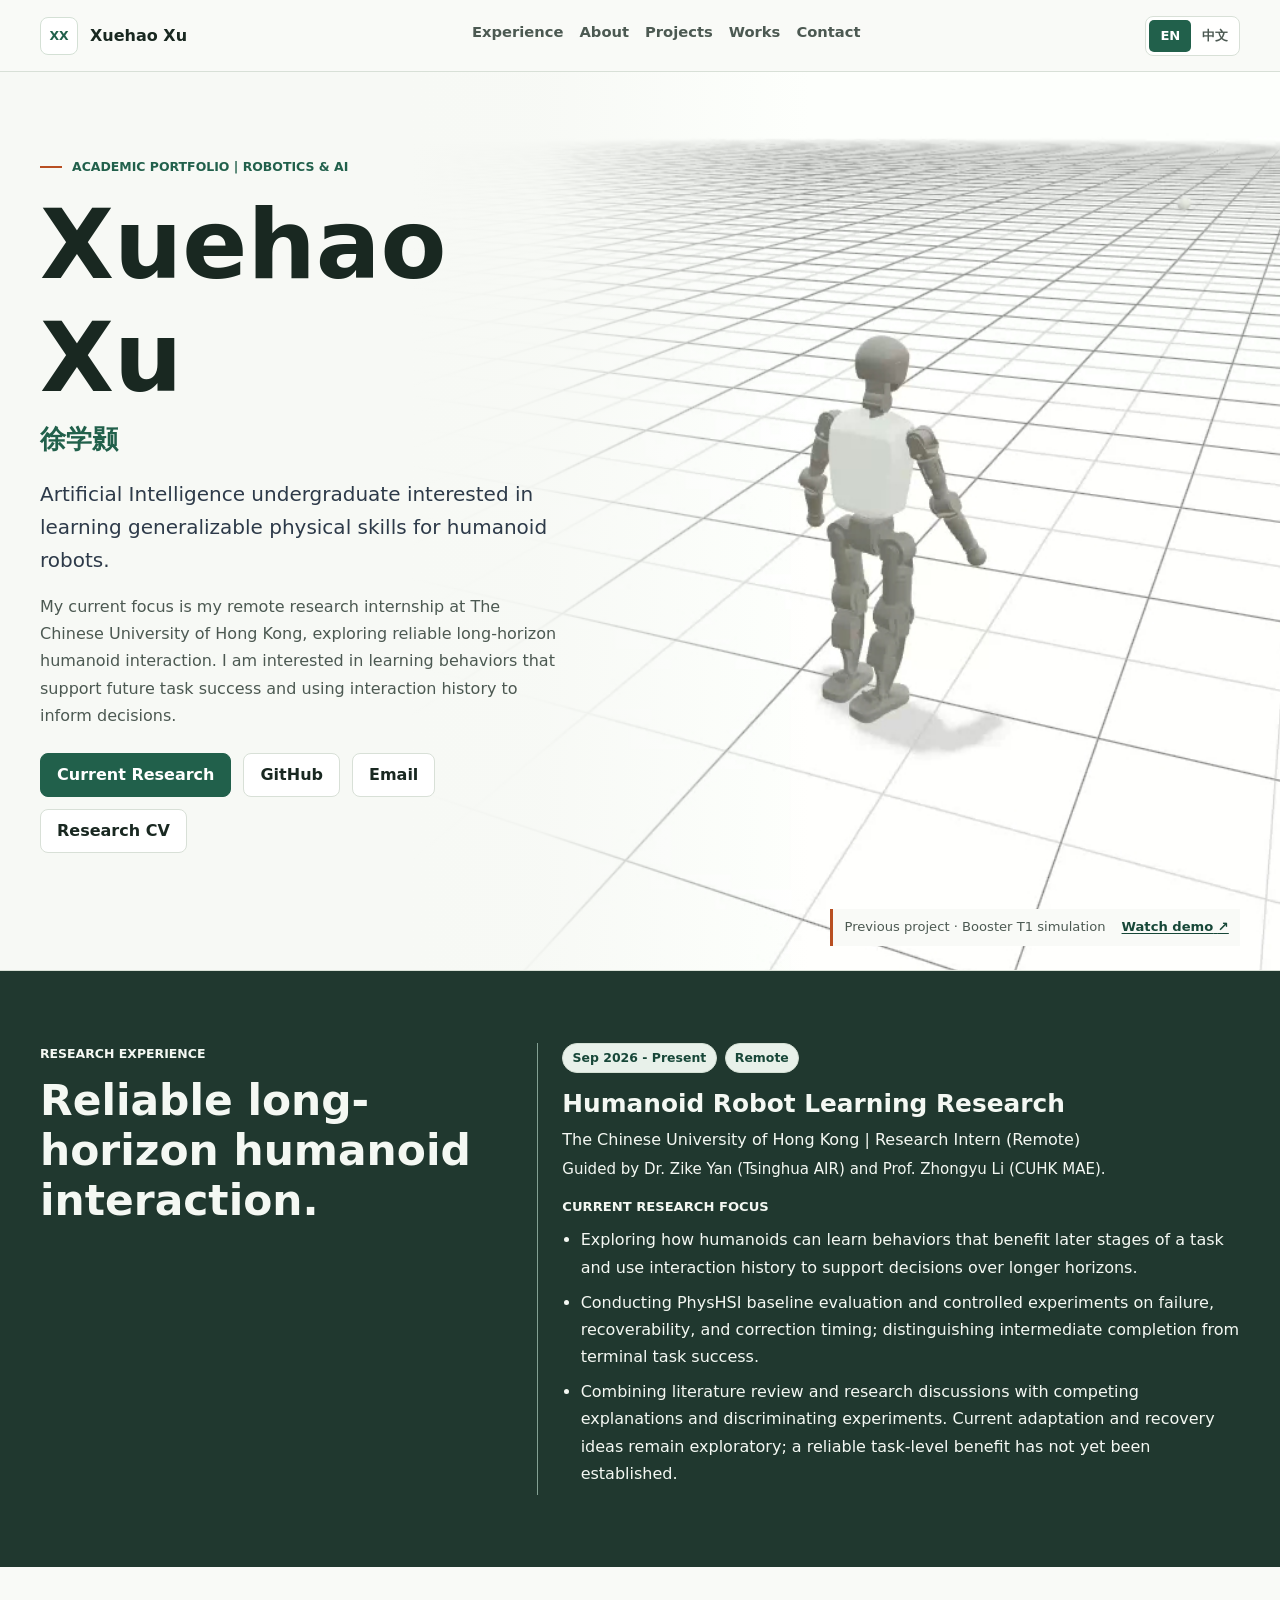
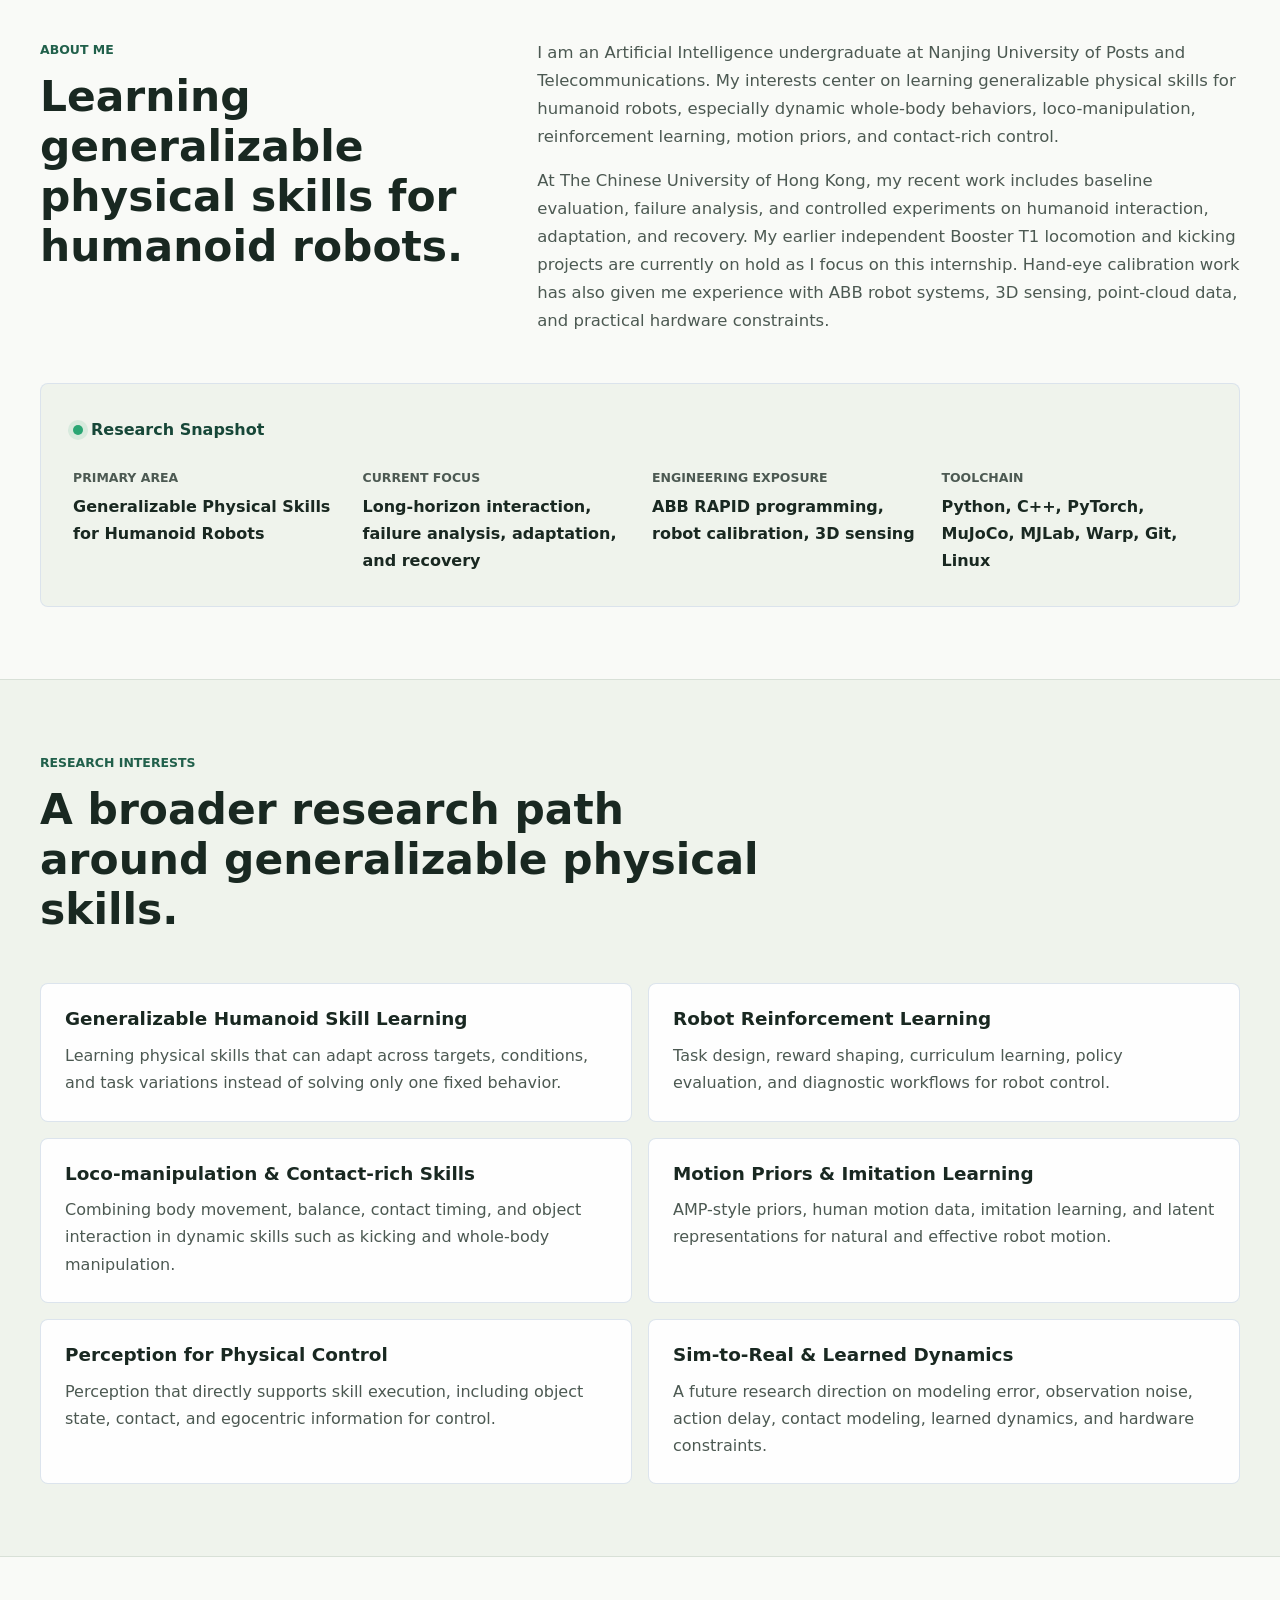
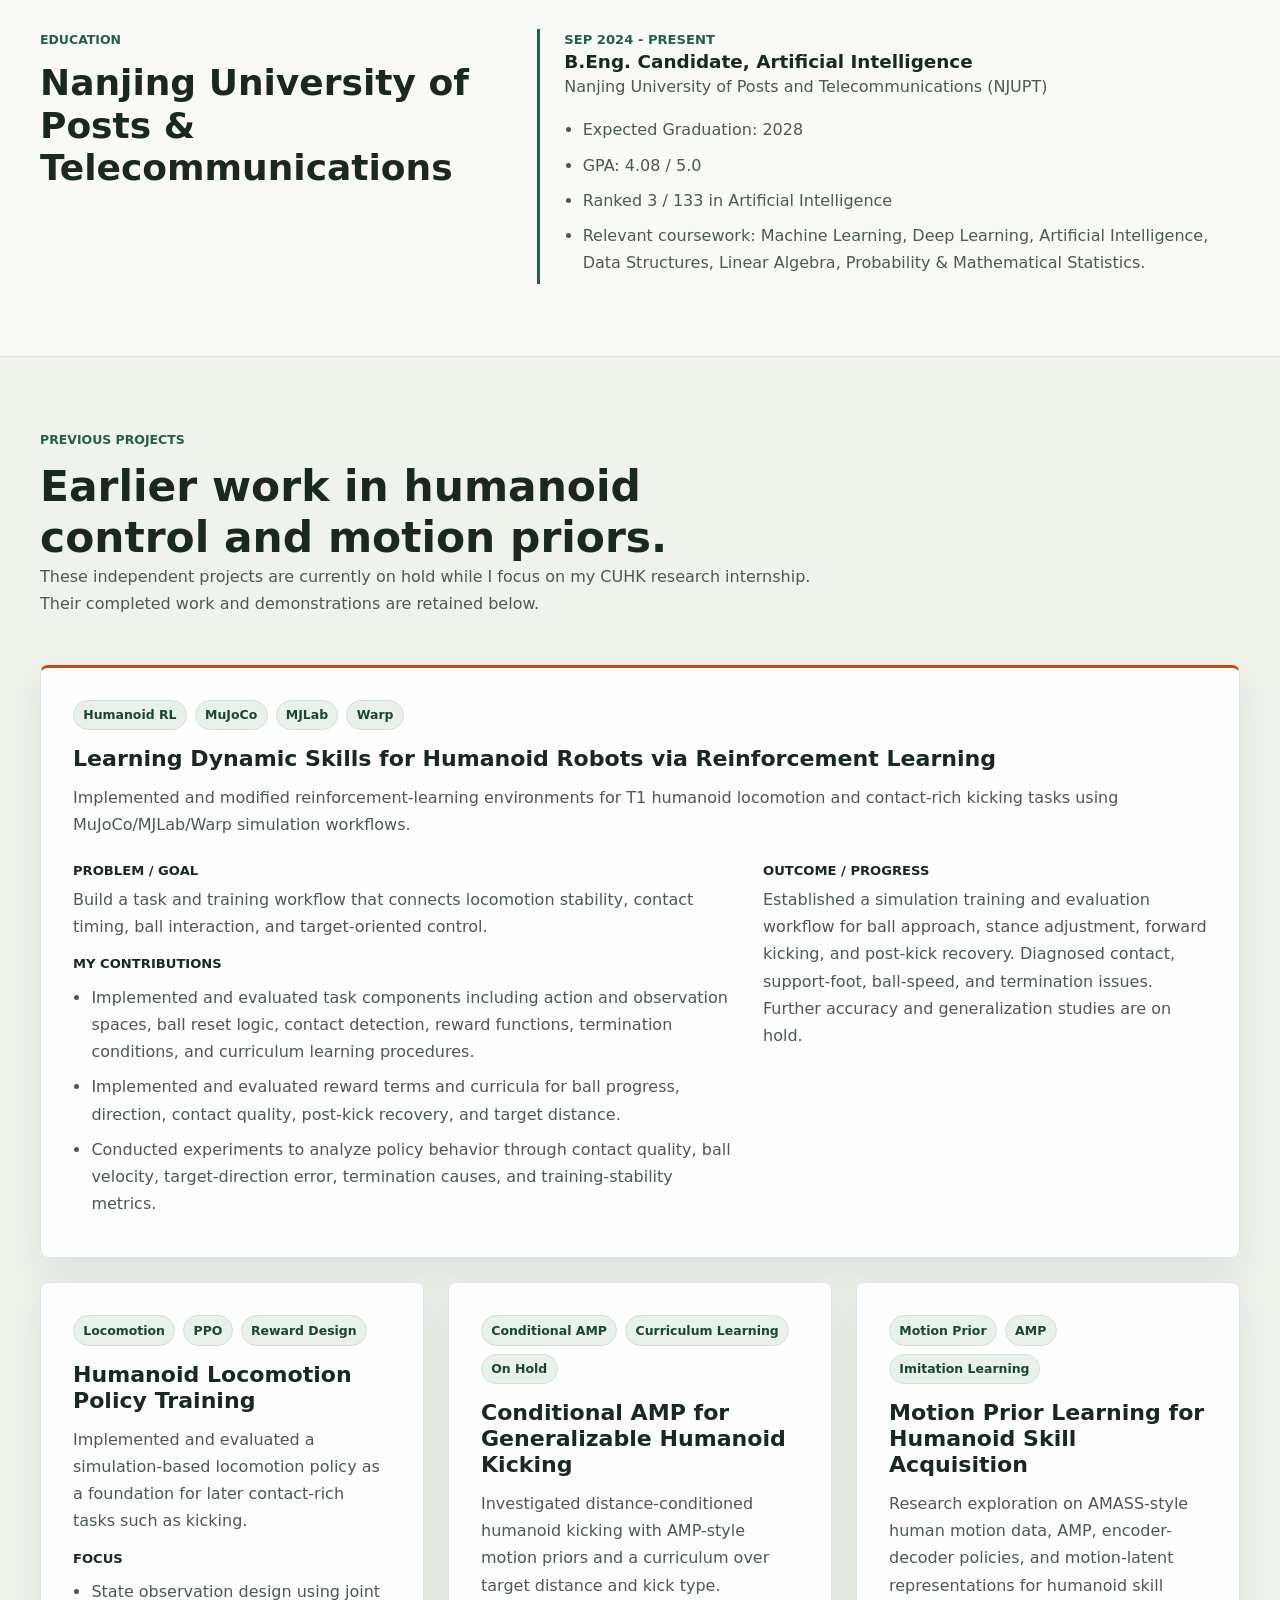
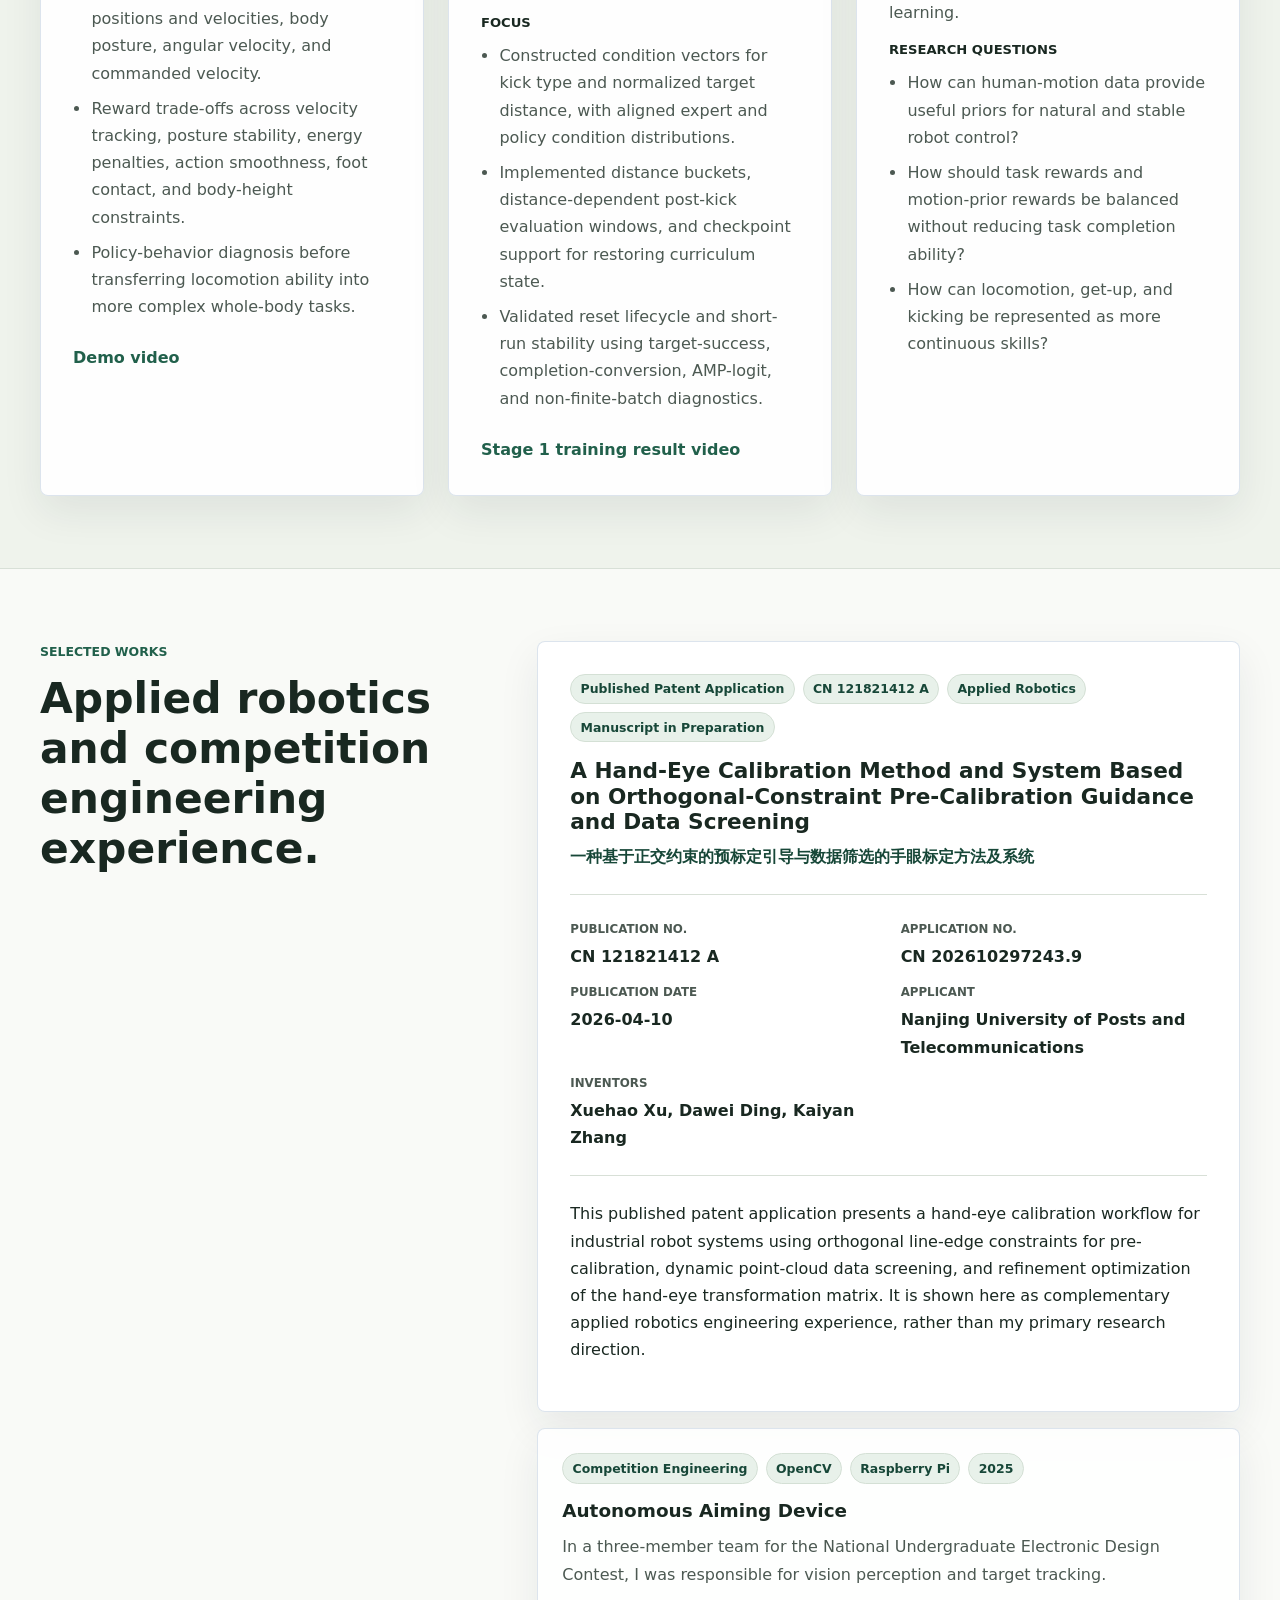
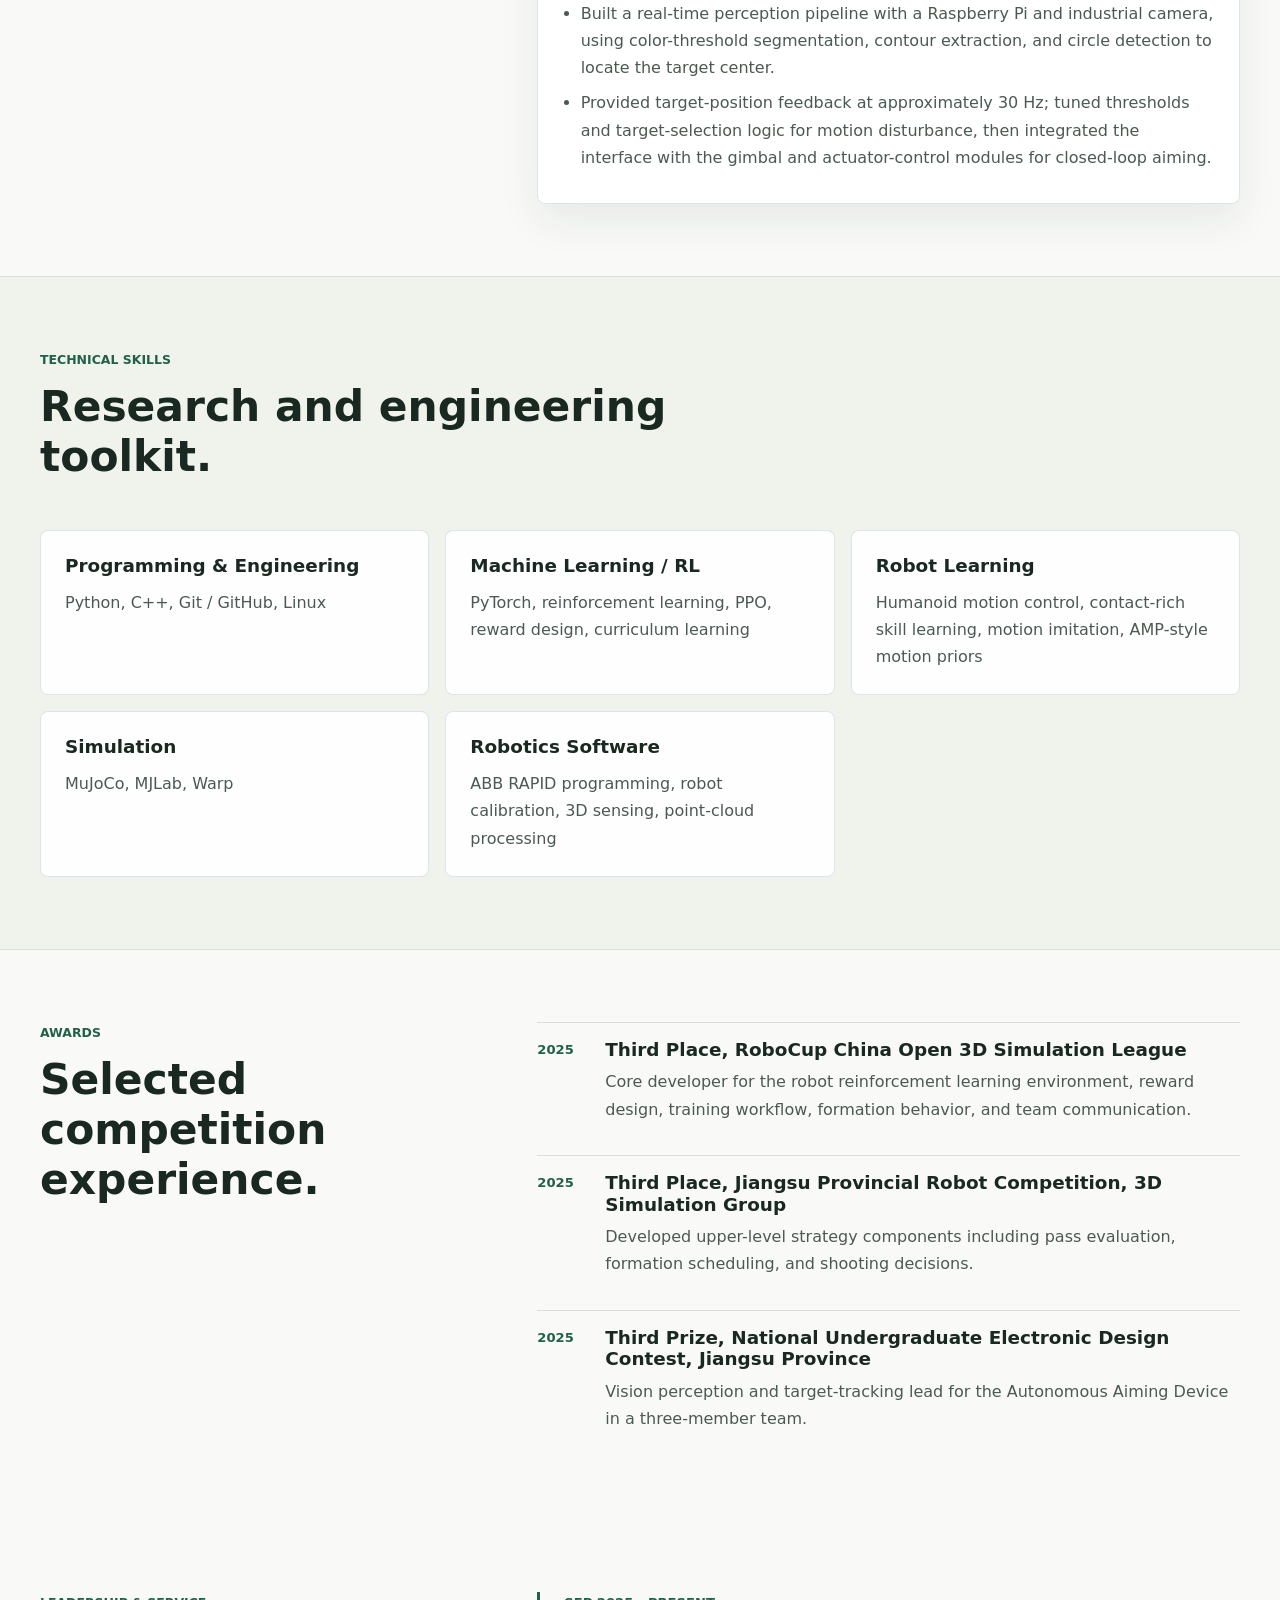
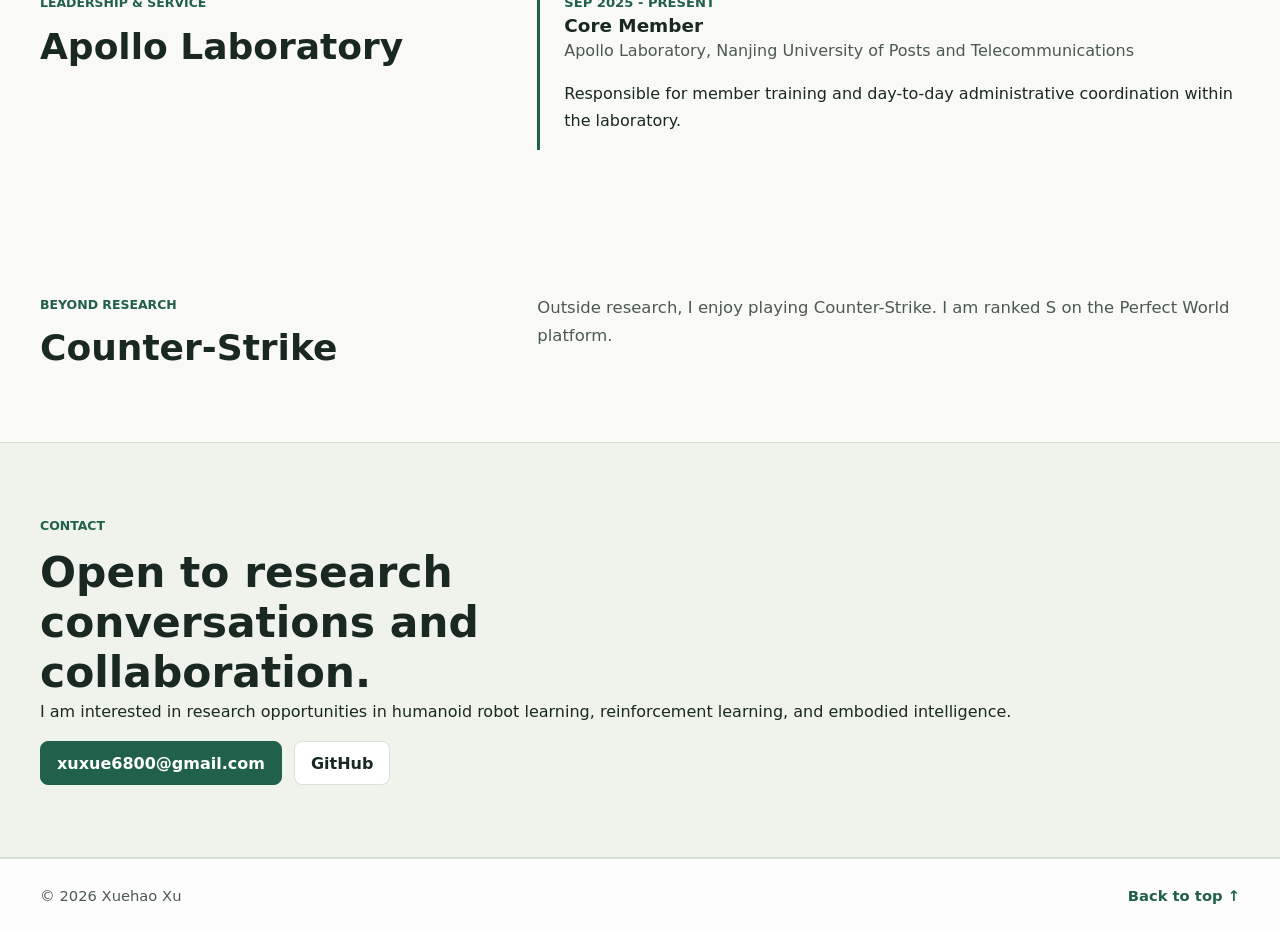
==== commit 13995fe5: "Restore research list contrast" ====
--- a/index.html
+++ b/index.html
@@ -6,7 +6,7 @@
     <meta name="description" content="Xuehao Xu's academic portfolio in artificial intelligence, humanoid robot learning, reinforcement learning, and robotics engineering.">
     <title>Xuehao Xu | Generalizable Humanoid Robot Skills</title>
     <link rel="icon" href="favicon.svg" type="image/svg+xml">
-    <link rel="stylesheet" href="styles.css?v=20261118-1">
+    <link rel="stylesheet" href="styles.css?v=20261118-2">
   </head>
   <body>
     <header class="site-header">
--- a/styles.css
+++ b/styles.css
@@ -615,7 +615,6 @@
   font-size: 0.94rem;
 }
 
-.research-experience-card ul,
 .engineering-item ul {
   color: var(--color-muted);
 }
@@ -820,7 +819,7 @@
   padding: 0 0 0 var(--space-5);
 }
 
-.research-experience-card :is(h3, h4, p, li),
+.research-experience-card :is(h3, h4, p),
 .research-experience-card .advisor-line {
   color: inherit;
 }
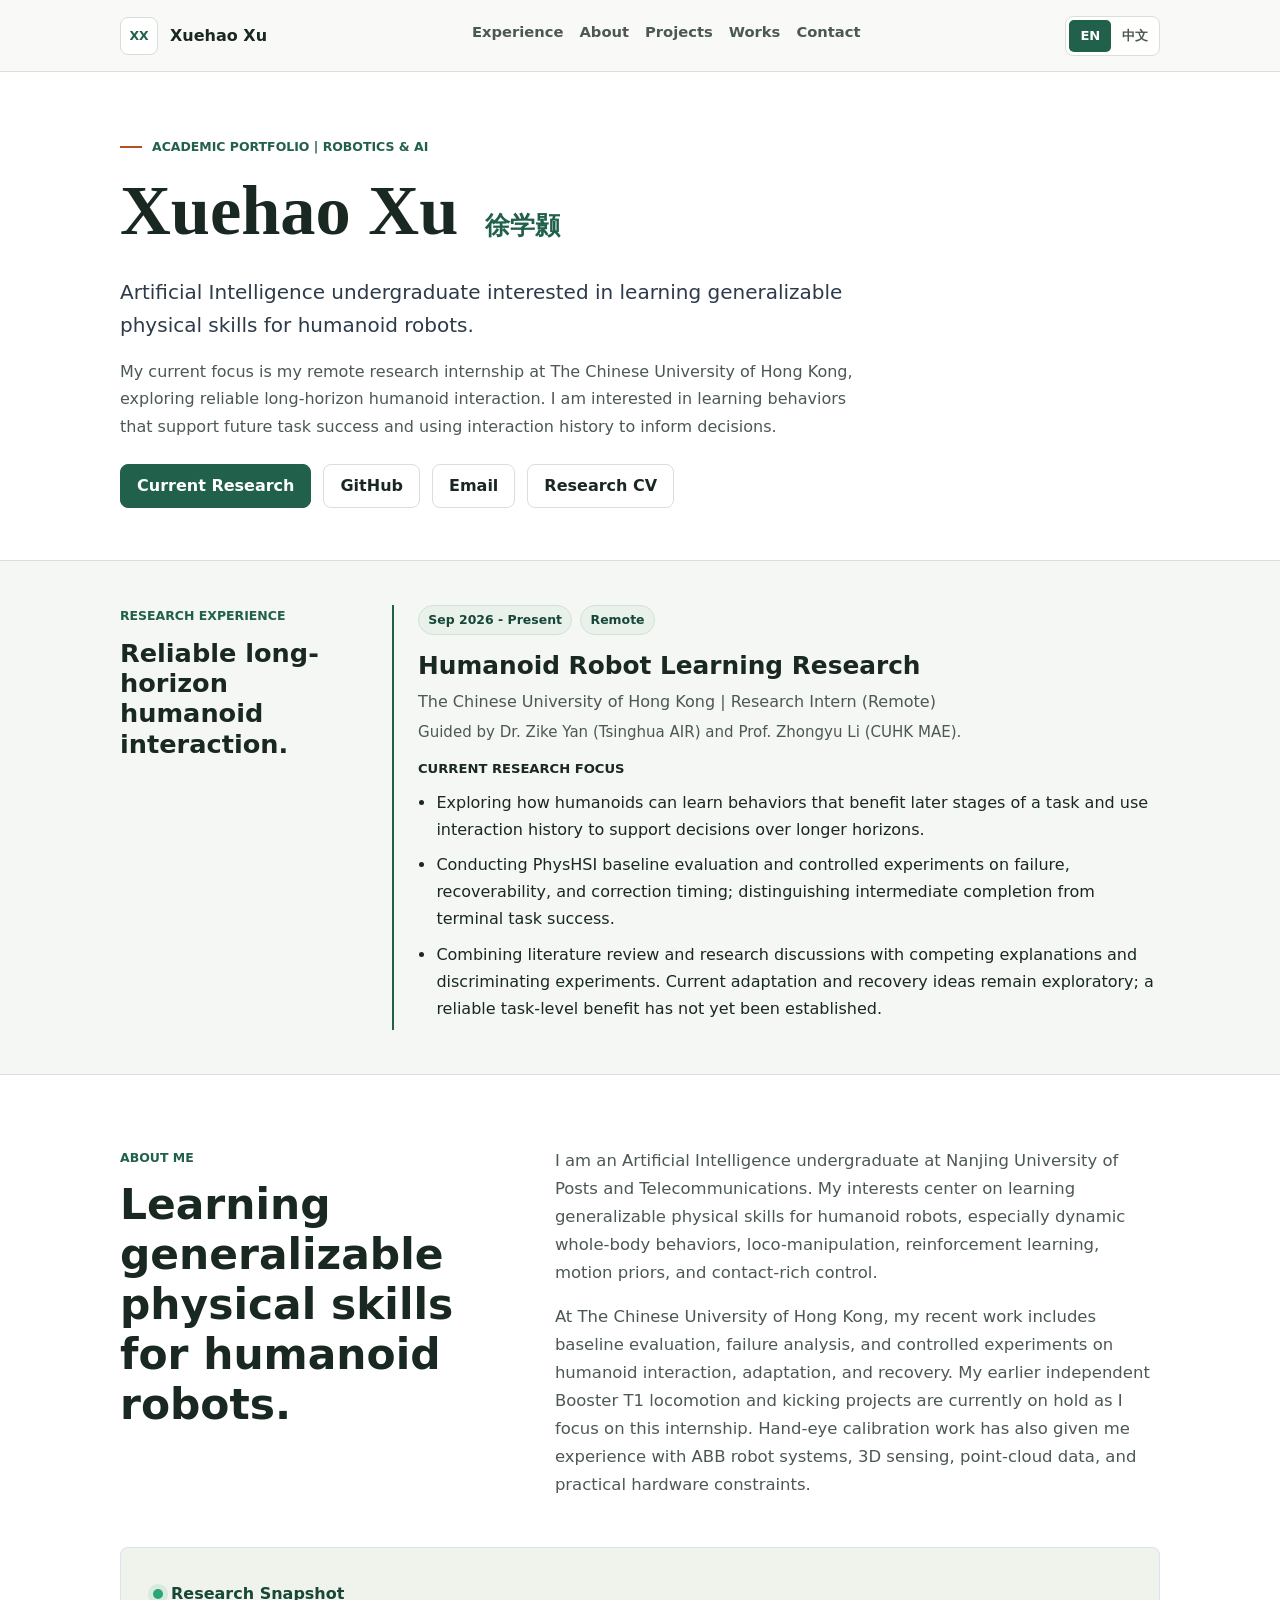
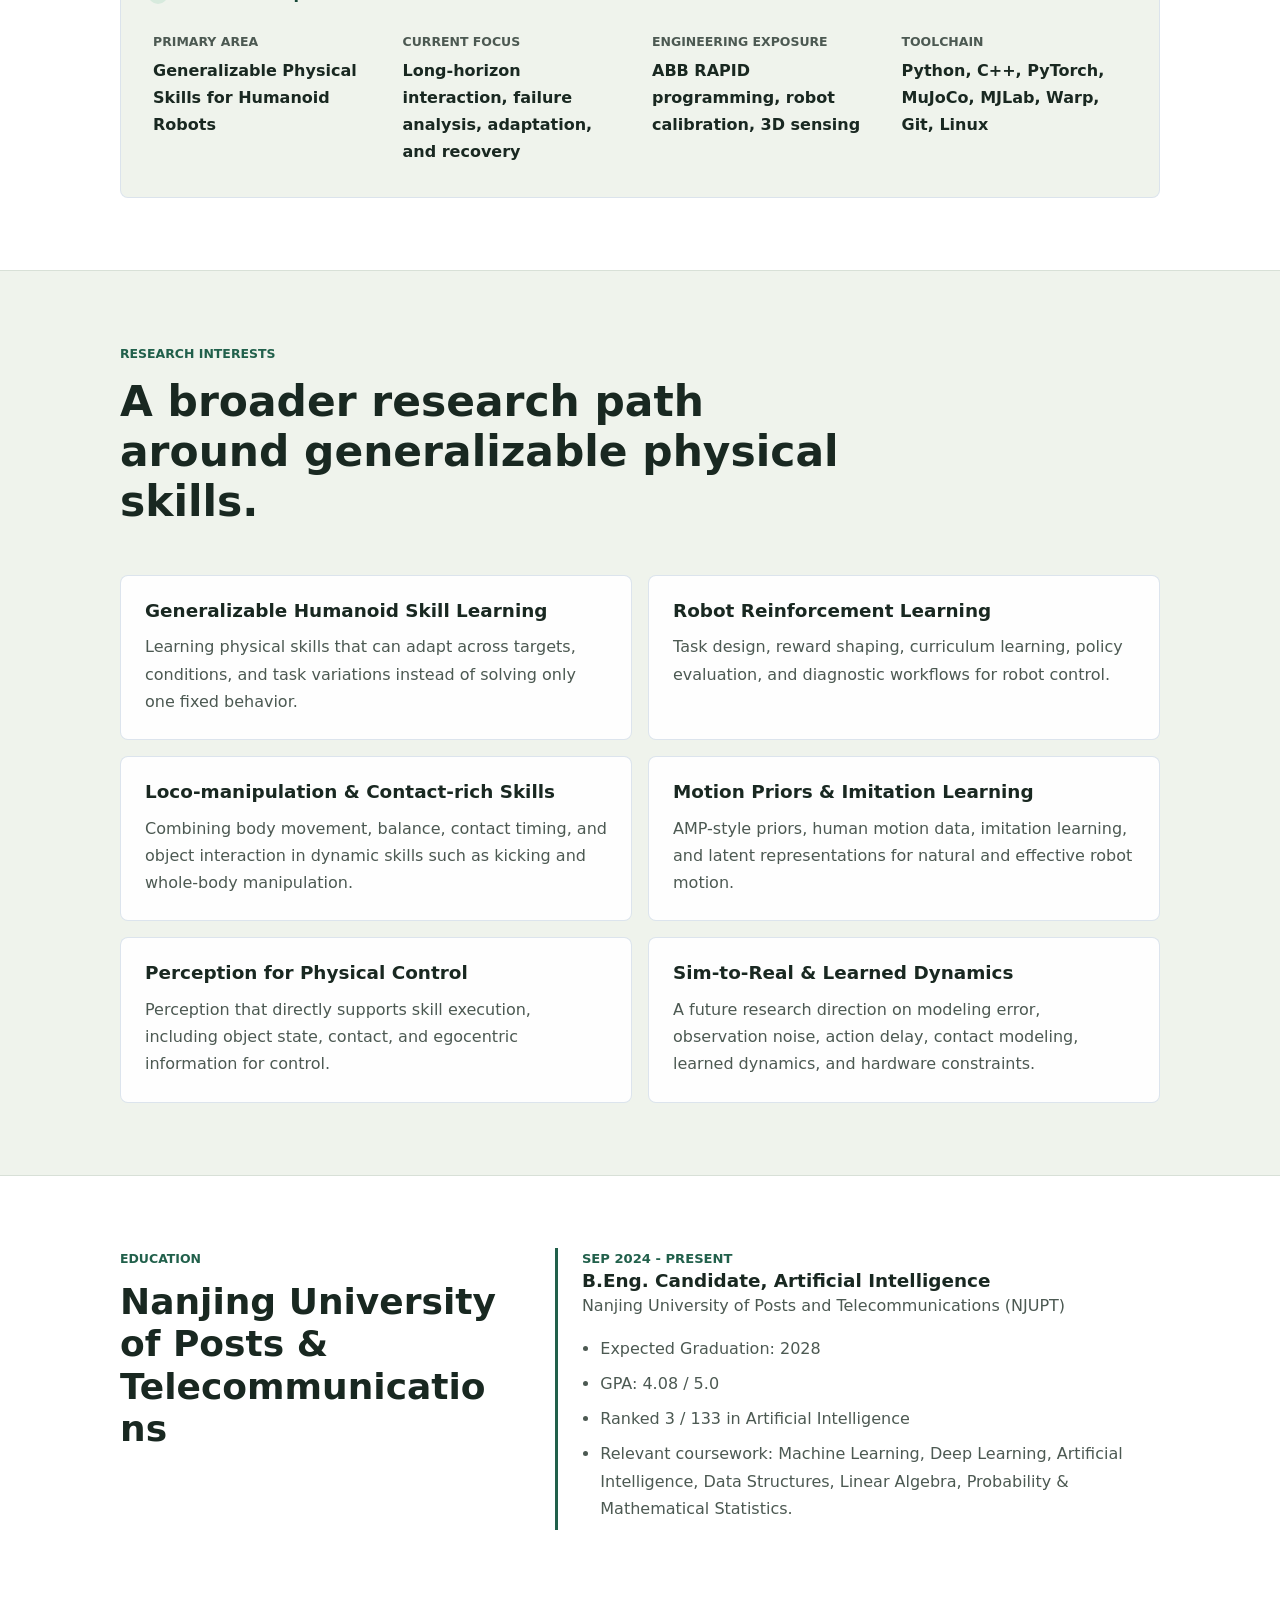
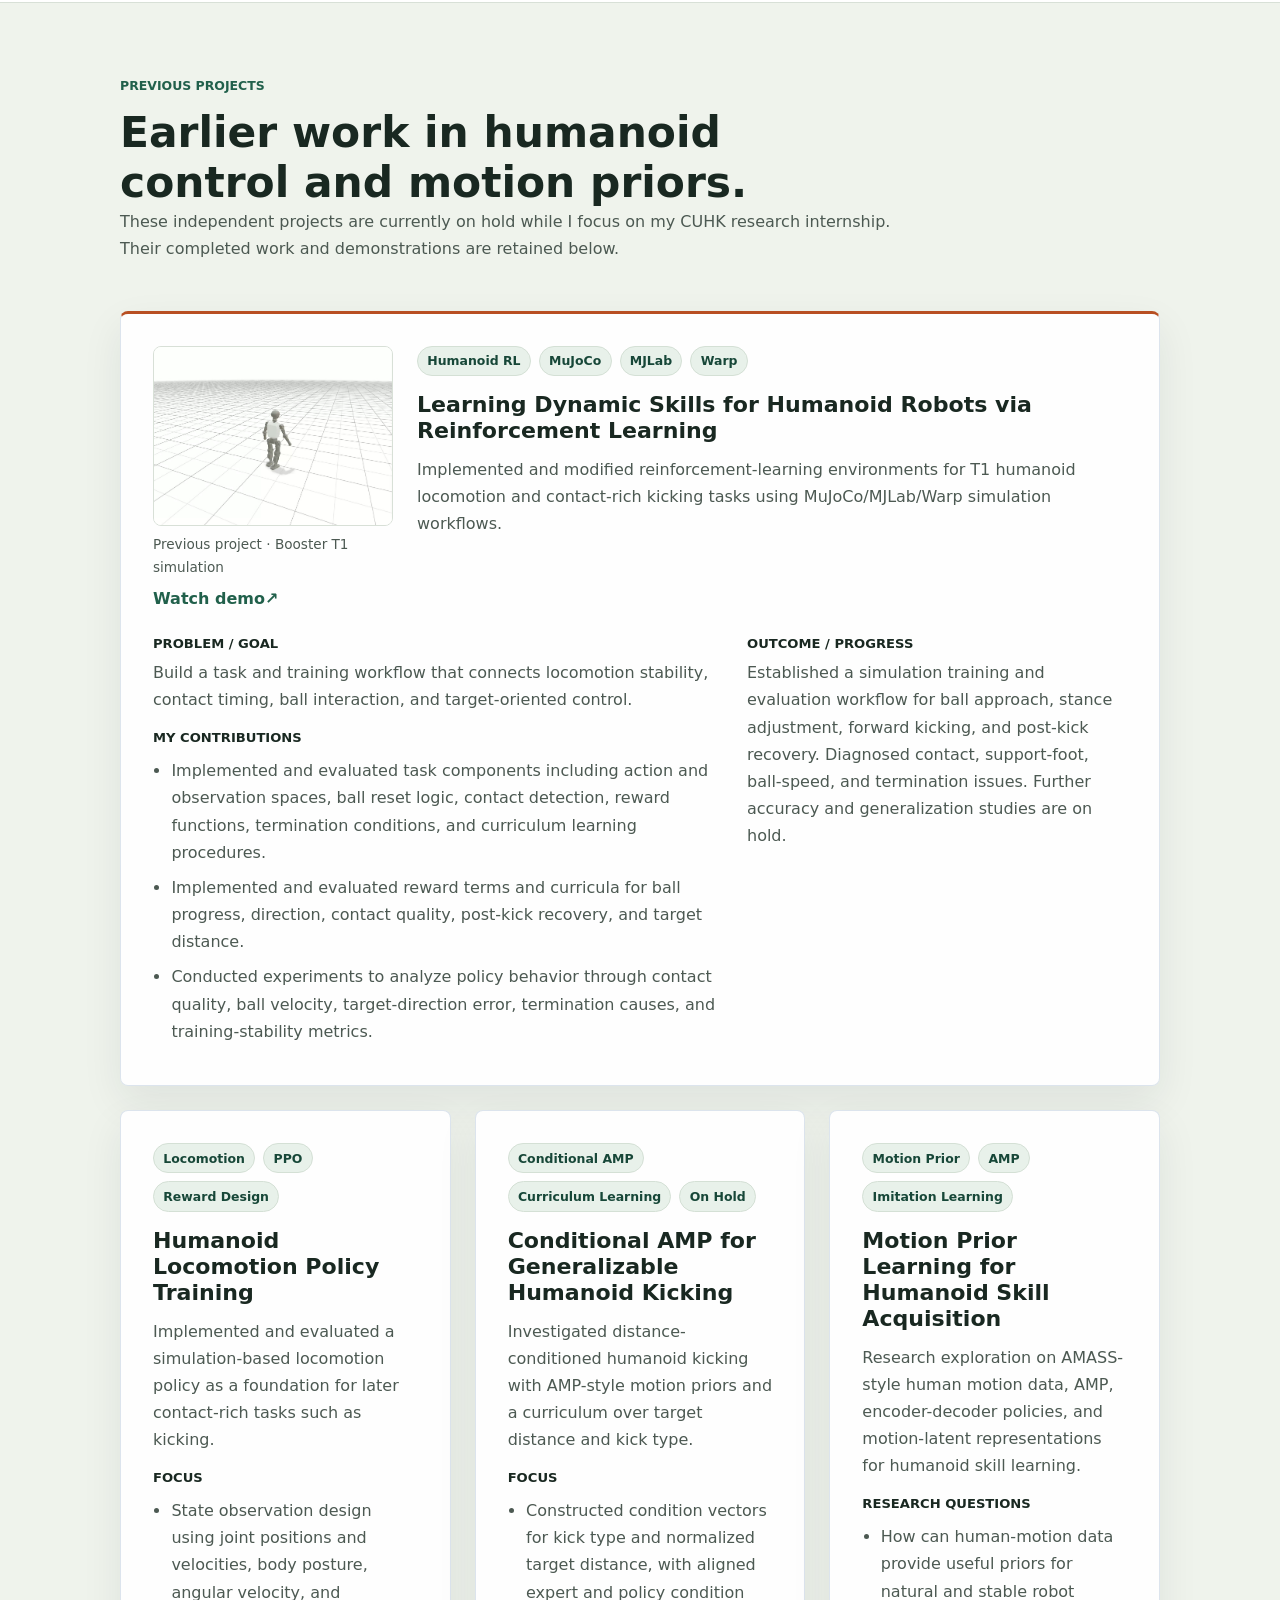
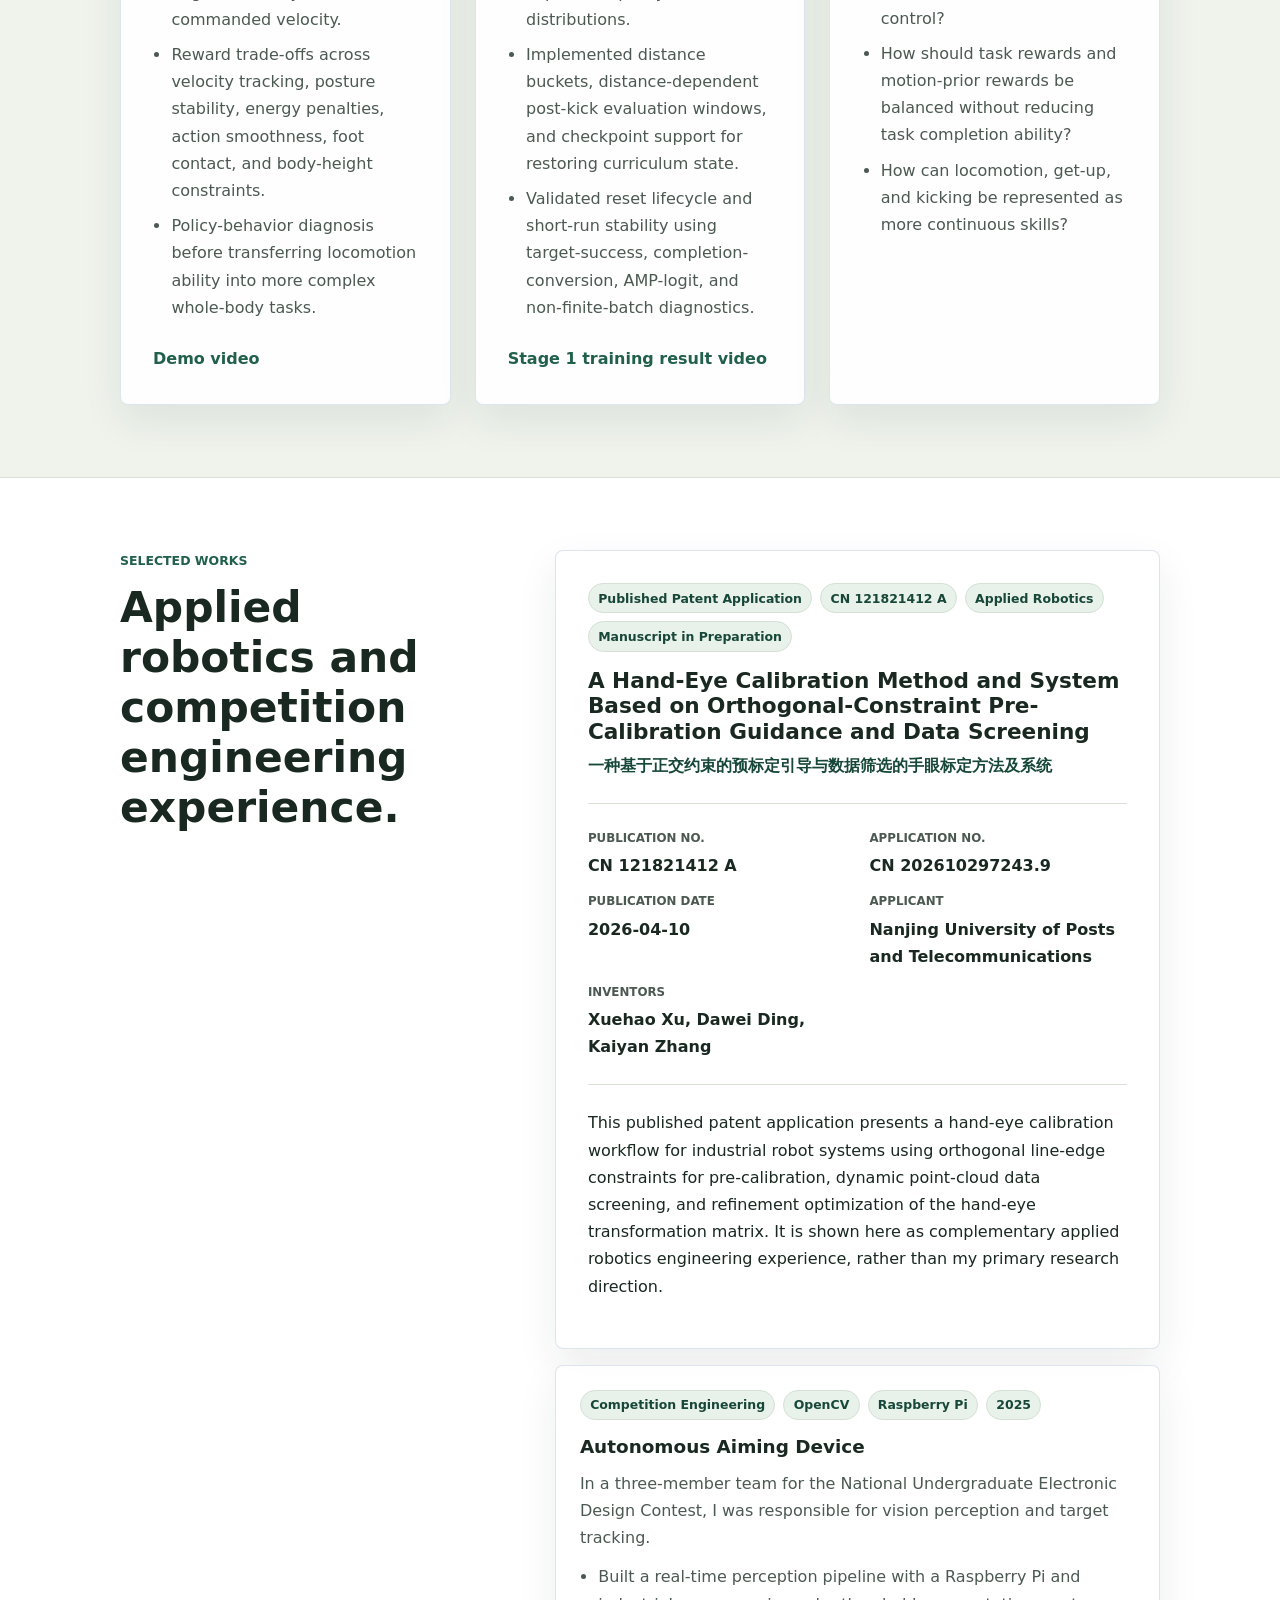
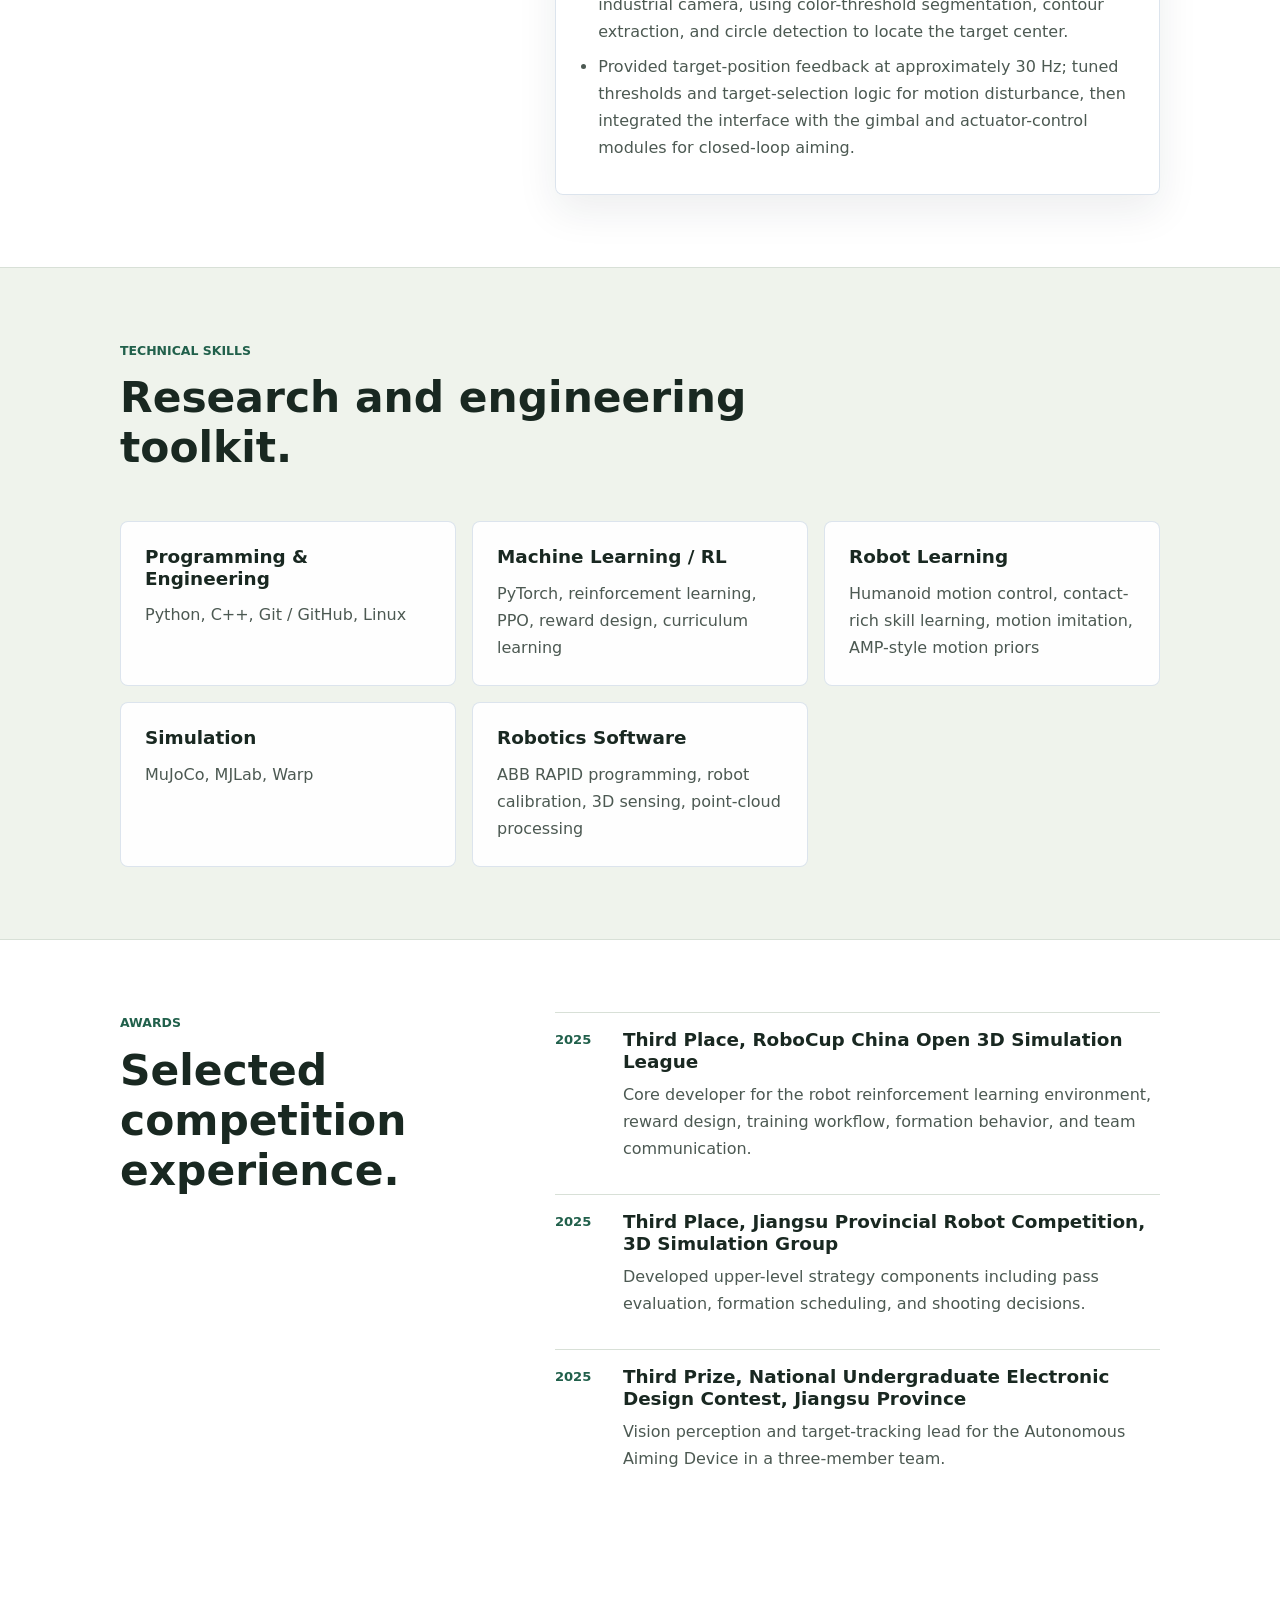
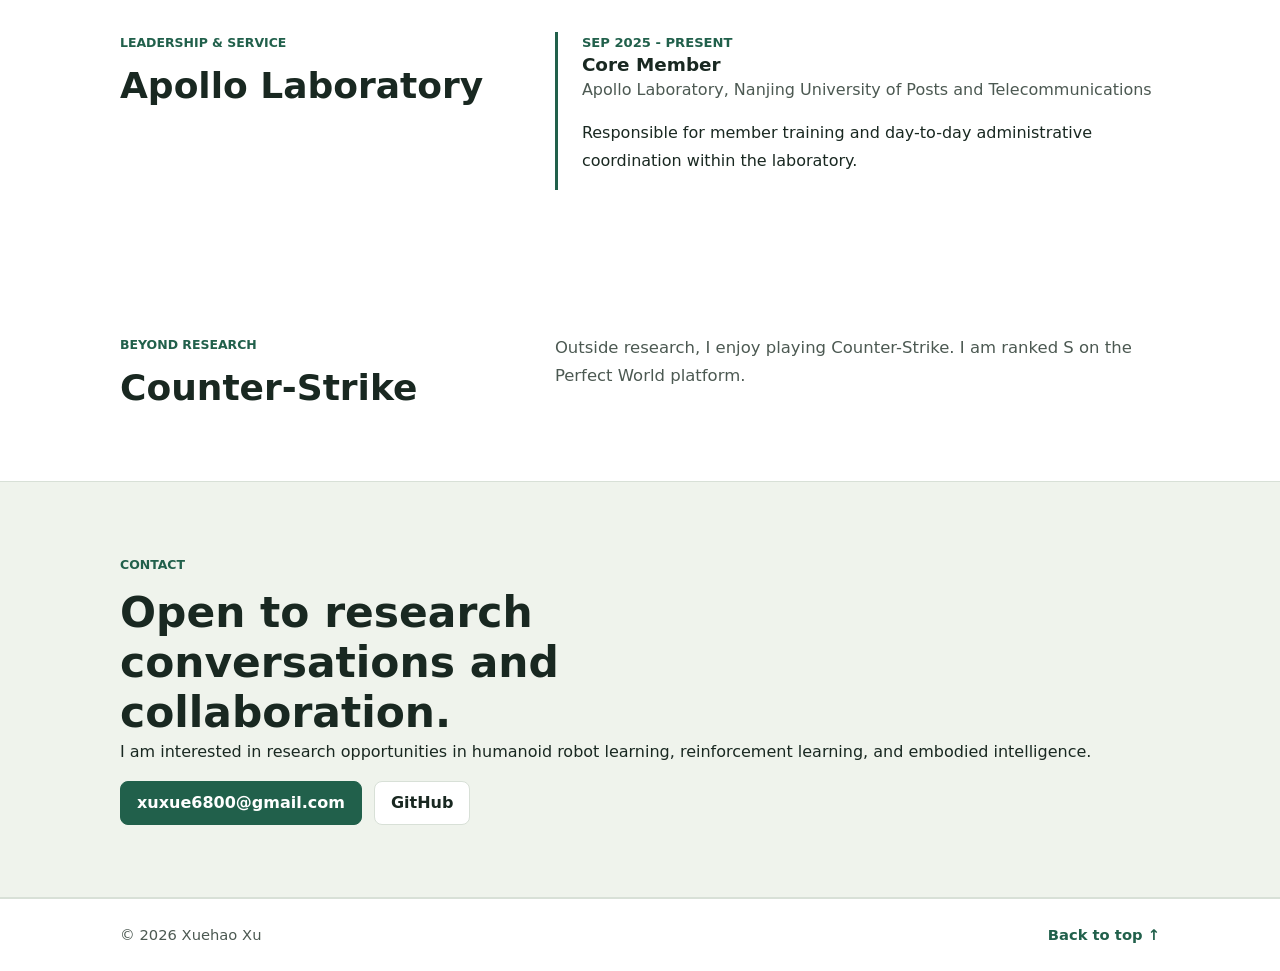
==== commit 21096155: "Refine homepage as an academic profile" ====
--- a/index.html
+++ b/index.html
@@ -6,7 +6,7 @@
     <meta name="description" content="Xuehao Xu's academic portfolio in artificial intelligence, humanoid robot learning, reinforcement learning, and robotics engineering.">
     <title>Xuehao Xu | Generalizable Humanoid Robot Skills</title>
     <link rel="icon" href="favicon.svg" type="image/svg+xml">
-    <link rel="stylesheet" href="styles.css?v=20261118-2">
+    <link rel="stylesheet" href="styles.css?v=20261118-3">
   </head>
   <body>
     <header class="site-header">
@@ -35,10 +35,7 @@
 
     <main id="home">
       <section class="hero section">
-        <div class="hero-visual" aria-hidden="true">
-          <img src="assets/booster-t1.jpg" alt="" width="1633" height="919" fetchpriority="high">
-        </div>
-        <div class="container hero-grid">
+        <div class="container">
           <div class="hero-copy">
             <p class="eyebrow" data-i18n="heroEyebrow">Academic Portfolio | Robotics & AI</p>
             <h1>Xuehao Xu <span lang="zh-CN">&#24464;&#23398;&#39074;</span></h1>
@@ -53,10 +50,6 @@
             </div>
           </div>
 
-          <div class="hero-caption">
-            <span data-i18n="heroDemoLabel">Previous project · Booster T1 simulation</span>
-            <a href="https://www.bilibili.com/video/BV1hbgn6gE2H/" target="_blank" rel="noopener noreferrer"><span data-i18n="heroDemo">Watch demo</span> <span aria-hidden="true">&#8599;</span></a>
-          </div>
         </div>
       </section>
 
@@ -153,9 +146,18 @@
           </div>
           <div class="project-grid">
             <article class="project-card featured">
-              <div class="project-meta"><span data-i18n="tagHumanoidRl">Humanoid RL</span><span>MuJoCo</span><span>MJLab</span><span>Warp</span></div>
-              <h3 data-i18n="project1Title">Learning Dynamic Skills for Humanoid Robots via Reinforcement Learning</h3>
-              <p data-i18n="project1Text">Implemented and modified reinforcement-learning environments for T1 humanoid locomotion and contact-rich kicking tasks using MuJoCo/MJLab/Warp simulation workflows.</p>
+              <div class="project-overview">
+                <figure class="project-media">
+                  <img src="assets/booster-t1.jpg" alt="" width="1633" height="919" loading="lazy">
+                  <figcaption data-i18n="heroDemoLabel">Previous project · Booster T1 simulation</figcaption>
+                  <a class="text-link" href="https://www.bilibili.com/video/BV1hbgn6gE2H/" target="_blank" rel="noopener noreferrer"><span data-i18n="heroDemo">Watch demo</span> <span aria-hidden="true">&#8599;</span></a>
+                </figure>
+                <div>
+                  <div class="project-meta"><span data-i18n="tagHumanoidRl">Humanoid RL</span><span>MuJoCo</span><span>MJLab</span><span>Warp</span></div>
+                  <h3 data-i18n="project1Title">Learning Dynamic Skills for Humanoid Robots via Reinforcement Learning</h3>
+                  <p data-i18n="project1Text">Implemented and modified reinforcement-learning environments for T1 humanoid locomotion and contact-rich kicking tasks using MuJoCo/MJLab/Warp simulation workflows.</p>
+                </div>
+              </div>
               <div class="project-detail-grid">
                 <div>
                   <h4 data-i18n="problemGoal">Problem / Goal</h4><p data-i18n="project1Goal">Build a task and training workflow that connects locomotion stability, contact timing, ball interaction, and target-oriented control.</p>
--- a/styles.css
+++ b/styles.css
@@ -1,5 +1,5 @@
 :root {
-  --color-bg: #f9faf7;
+  --color-bg: #fff;
   --color-surface: #ffffff;
   --color-surface-soft: #eff3ec;
   --color-text: #192821;
@@ -23,7 +23,7 @@
   --space-6: 2rem;
   --space-7: 3rem;
   --space-8: 4.5rem;
-  --container: 1200px;
+  --container: 1040px;
   --header-height: 72px;
 }
 
@@ -287,65 +287,55 @@
 }
 
 .hero {
-  position: relative;
-  isolation: isolate;
-  background: #f7f9f5;
-  border-bottom: 1px solid var(--color-border);
-  padding: 5.25rem 0 1.5rem;
-}
-
-.hero-grid {
-  display: grid;
-  grid-template-columns: minmax(0, 1fr);
-  gap: 3.5rem;
-}
-
-.hero-visual {
-  position: absolute;
-  z-index: -1;
-  inset: 0 0 0 32%;
-  overflow: hidden;
-}
-
-.hero-visual img {
+  padding: 4rem 0 3.25rem;
+}
+
+.hero-copy {
+  max-width: 46rem;
+}
+
+.hero h1 {
+  font-family: Georgia, "Times New Roman", "Songti SC", serif;
+  font-size: 4.4rem;
+  font-weight: 600;
+}
+
+.hero h1 span {
+  display: inline-block;
+  margin: 0 0 0 .35em;
+  font-size: 1.55rem;
+}
+
+.project-overview {
+  display: grid;
+  grid-template-columns: minmax(0, 15rem) minmax(0, 1fr);
+  align-items: start;
+  gap: var(--space-5);
+}
+
+.project-media {
+  margin: 0;
+}
+
+.project-media img {
+  display: block;
   width: 100%;
-  height: 100%;
+  height: auto;
+  aspect-ratio: 4 / 3;
   object-fit: cover;
-  object-position: 54% 62%;
-  transform: scale(1.28);
-  transform-origin: 30% 57%;
-  display: block;
-}
-
-.hero-visual::after {
-  content: "";
-  position: absolute;
-  inset: 0;
-  background: linear-gradient(90deg, #f7f9f5, rgba(247, 249, 245, .94) 15%, transparent 46%);
-}
-
-.hero-caption {
-  justify-self: end;
-  display: flex;
-  flex-wrap: wrap;
-  gap: .25rem 1rem;
-  align-items: center;
-  padding: .45rem .7rem;
-  border-left: 3px solid var(--color-signal);
-  background: var(--color-bg);
-  color: var(--color-muted);
-  font-size: .82rem;
-}
-
-.hero-caption a {
-  color: var(--color-accent-strong);
-  font-weight: 720;
-  text-decoration: underline;
-  text-underline-offset: .18em;
-}
-
-.hero-copy {
-  max-width: 33rem;
+  object-position: 52% center;
+  border: 1px solid var(--color-border);
+  border-radius: var(--radius-sm);
+}
+
+.project-media figcaption {
+  margin-top: .45rem;
+  color: var(--color-muted);
+  font-size: .85rem;
+}
+
+.project-media .text-link {
+  margin-top: .35rem;
 }
 
 .hero-copy .eyebrow {
@@ -800,34 +790,33 @@
 }
 
 #experience {
-  background: #20382f;
-  color: #f4f8f3;
-}
-
-#experience h2,
-#experience .section-kicker {
-  color: inherit;
+  background: #f4f7f4;
+  border-block: 1px solid var(--color-border);
+  padding-block: 2.75rem;
+}
+
+#experience .two-column {
+  grid-template-columns: minmax(0, 15rem) minmax(0, 1fr);
+  gap: var(--space-6);
+}
+
+#experience h2 {
+  font-size: 1.6rem;
 }
 
 .research-experience-card {
   background: transparent;
-  color: inherit;
   border: 0;
-  border-left: 1px solid #83a093;
+  border-left: 2px solid var(--color-accent);
   border-radius: 0;
   box-shadow: none;
   padding: 0 0 0 var(--space-5);
 }
 
-.research-experience-card :is(h3, h4, p),
-.research-experience-card .advisor-line {
-  color: inherit;
-}
-
 .research-experience-card:hover {
   box-shadow: none;
   transform: none;
-  border-color: #83a093;
+  border-color: var(--color-accent);
 }
 
 #about .hero-panel {
@@ -917,36 +906,18 @@
     margin-left: auto;
   }
 
-  .hero-grid,
   .two-column,
   .contact-card {
     grid-template-columns: 1fr;
   }
 
   .hero {
-    padding: 2.5rem 0 1rem;
-  }
-
-  .hero-grid {
-    gap: 0;
-  }
-
-  .hero-visual {
-    inset: auto 0 0;
-    height: 12rem;
-  }
-
-  .hero-visual img {
-    object-position: center 68%;
-    transform-origin: 23% 67%;
-  }
-
-  .hero-visual::after {
-    background: linear-gradient(#f7f9f5, transparent 35%);
-  }
-
-  .hero-caption {
-    margin-top: 8rem;
+    padding: 2.5rem 0;
+  }
+
+  #experience .two-column {
+    grid-template-columns: 1fr;
+    gap: var(--space-4);
   }
 
   h1 {
@@ -985,7 +956,7 @@
   }
 
   .hero {
-    padding: 2rem 0 .8rem;
+    padding: 2rem 0;
   }
 
   .contact-actions {
@@ -1017,9 +988,21 @@
     font-size: .94rem;
   }
 
-  .hero-caption {
-    margin-top: 7.5rem;
-    justify-self: stretch;
+  .hero h1 {
+    font-size: 3rem;
+  }
+
+  .hero h1 span {
+    display: block;
+    margin: .25rem 0 0;
+  }
+
+  .project-overview {
+    grid-template-columns: minmax(0, 1fr);
+  }
+
+  .project-media {
+    max-width: 21rem;
   }
 
   .project-grid {
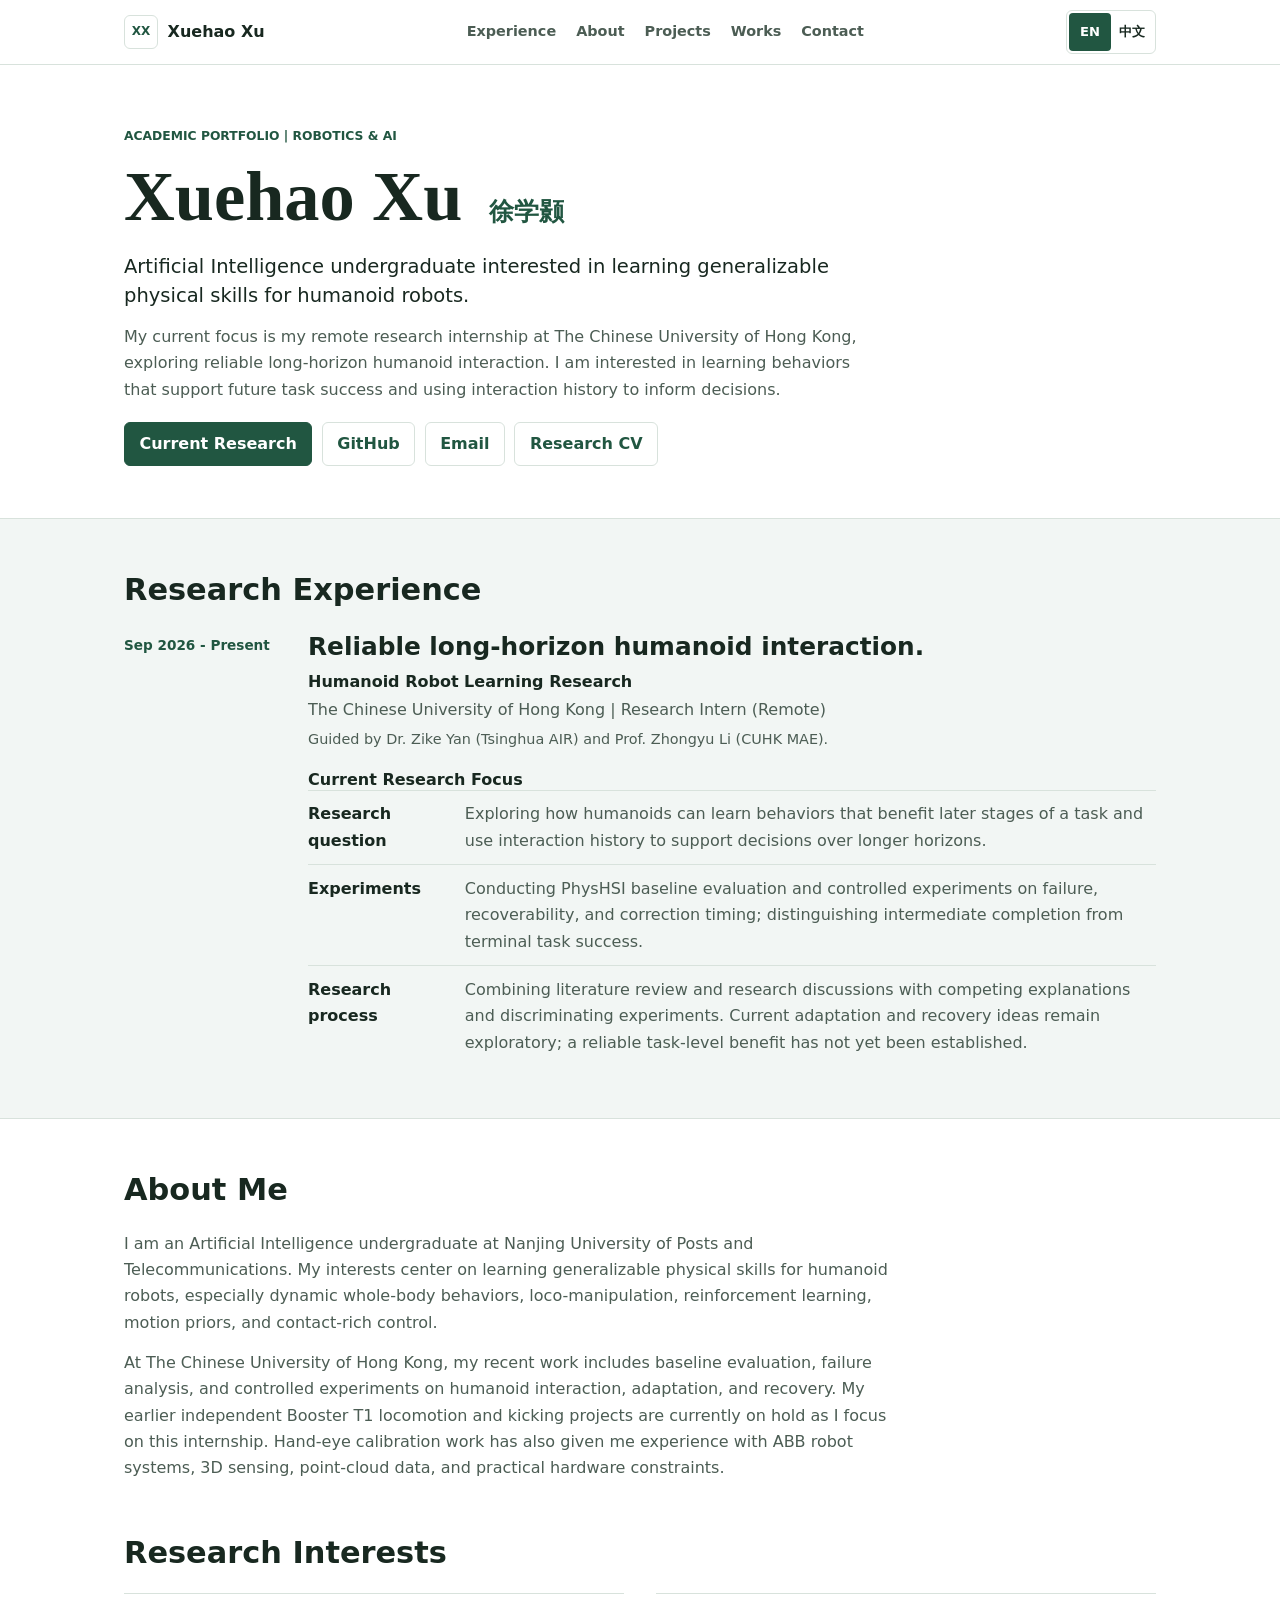
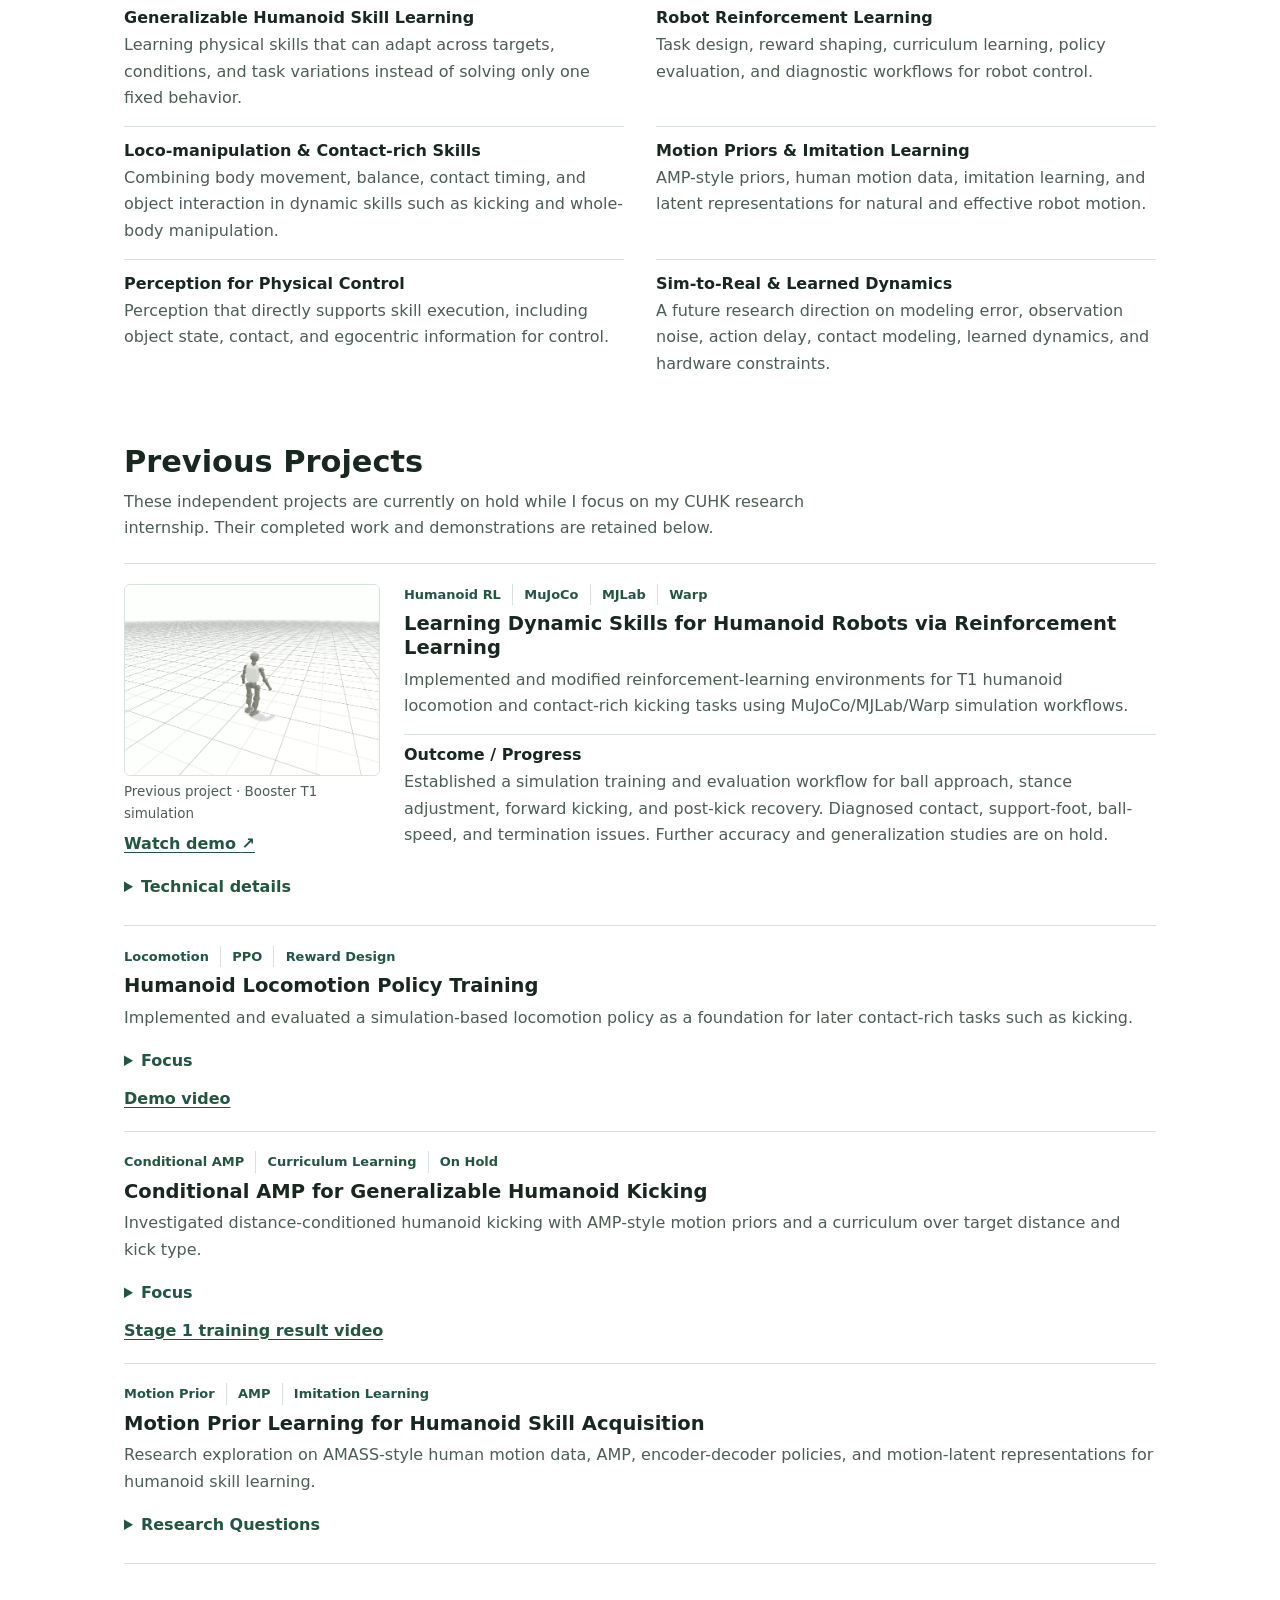
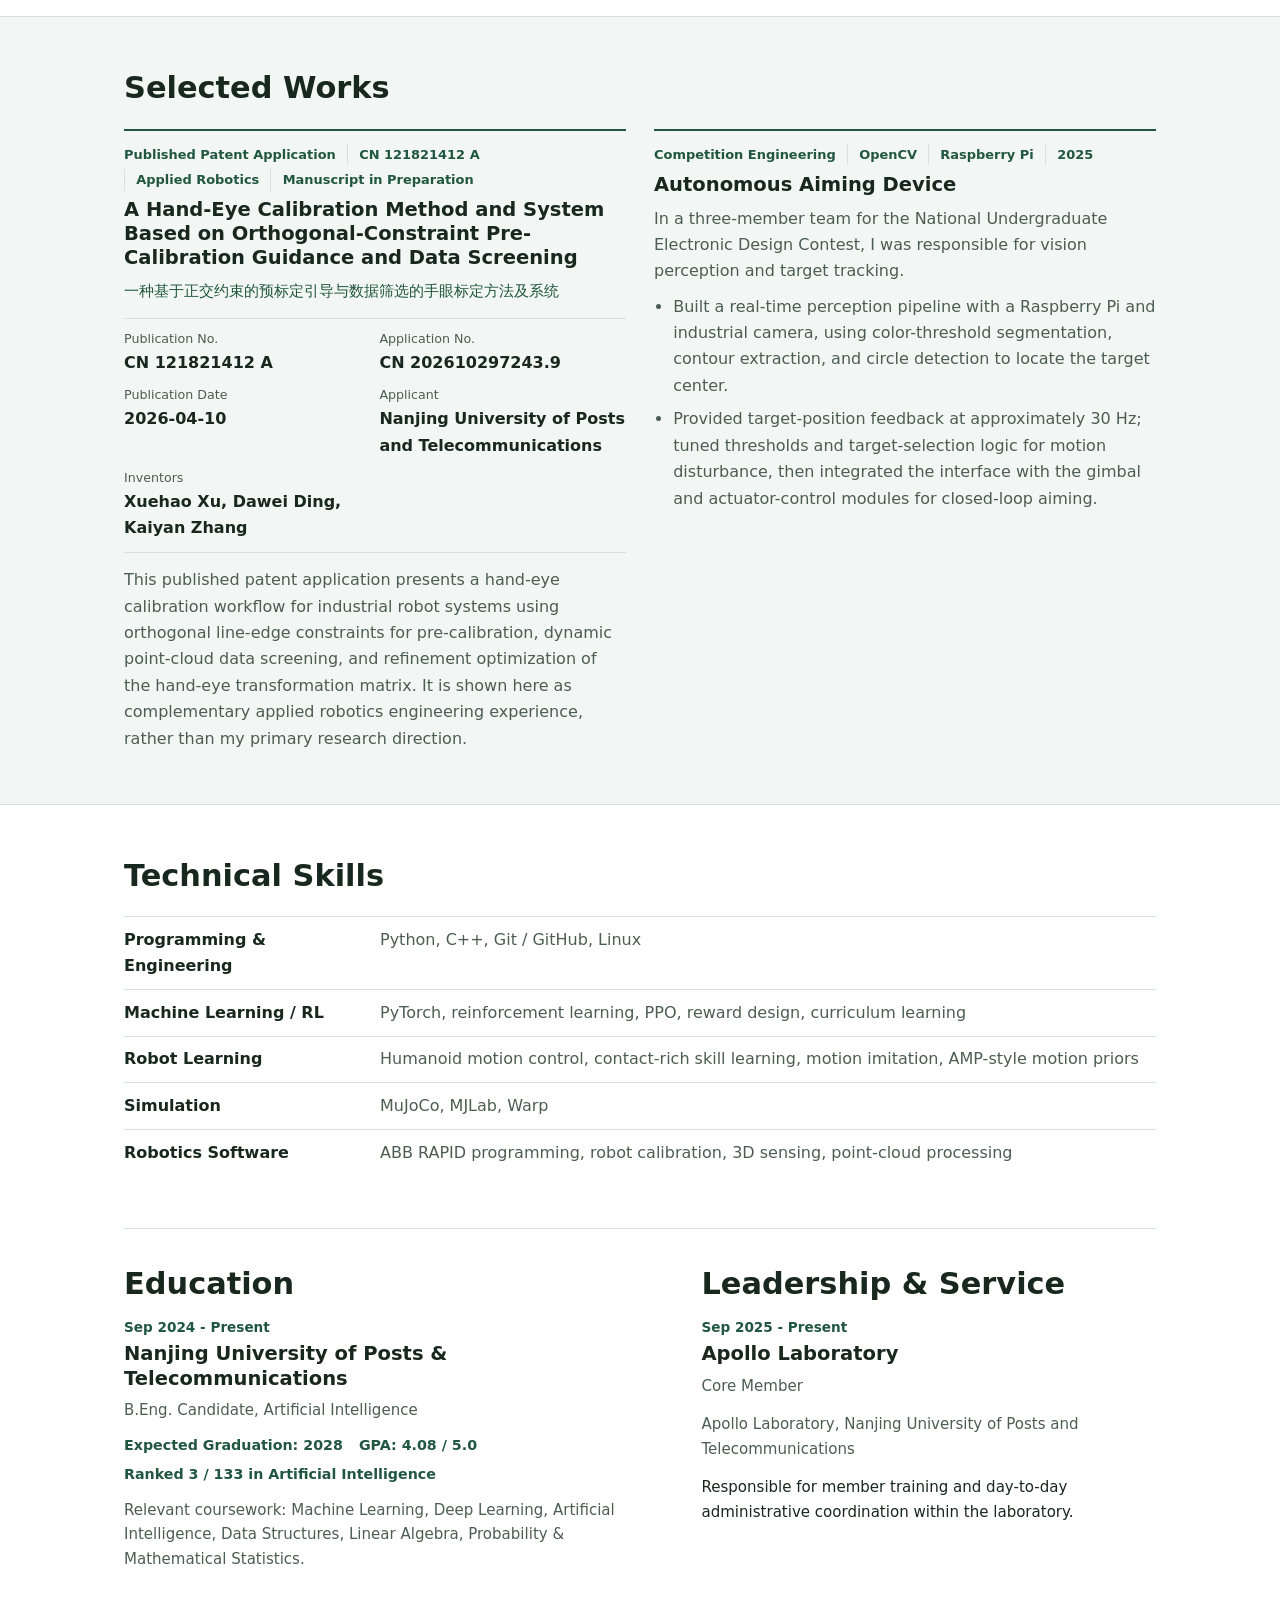
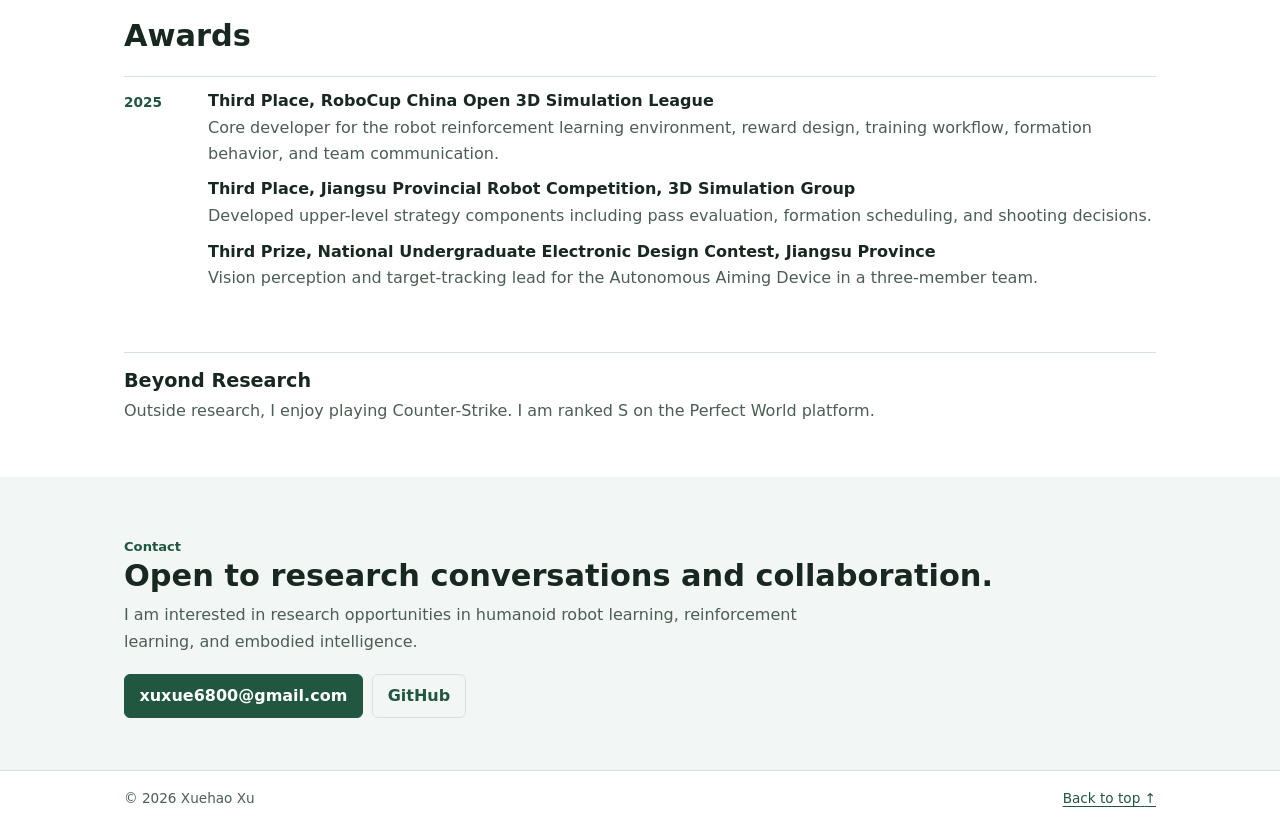
==== commit 50d2013e: "Rebuild portfolio section layouts" ====
--- a/index.html
+++ b/index.html
@@ -6,7 +6,7 @@
     <meta name="description" content="Xuehao Xu's academic portfolio in artificial intelligence, humanoid robot learning, reinforcement learning, and robotics engineering.">
     <title>Xuehao Xu | Generalizable Humanoid Robot Skills</title>
     <link rel="icon" href="favicon.svg" type="image/svg+xml">
-    <link rel="stylesheet" href="styles.css?v=20261118-3">
+    <link rel="stylesheet" href="styles.css?v=20261118-4">
   </head>
   <body>
     <header class="site-header">
@@ -54,57 +54,40 @@
       </section>
 
       <section class="section" id="experience">
-        <div class="container two-column">
-          <div>
-            <p class="section-kicker" data-i18n="experienceKicker">Research Experience</p>
-            <h2 data-i18n="experienceTitle">Reliable long-horizon humanoid interaction.</h2>
-          </div>
-          <article class="research-experience-card">
-            <div class="project-meta"><span data-i18n="experienceDate">Sep 2026 - Present</span><span data-i18n="experienceRemote">Remote</span></div>
+        <div class="container">
+          <header class="section-header"><h2 data-i18n="experienceKicker">Research Experience</h2></header>
+          <article class="research-entry">
+            <div class="research-date" data-i18n="experienceDate">Sep 2026 - Present</div>
+            <div class="research-body">
+            <p class="research-topic" data-i18n="experienceTitle">Reliable long-horizon humanoid interaction.</p>
             <h3 data-i18n="experienceRole">Humanoid Robot Learning Research</h3>
             <p class="muted" data-i18n="experienceAffiliation">The Chinese University of Hong Kong | Research Intern (Remote)</p>
             <p class="advisor-line" data-i18n="experienceAdvisors">Guided by Dr. Zike Yan (Tsinghua AIR) and Prof. Zhongyu Li (CUHK MAE).</p>
             <h4 data-i18n="experienceFocusLabel">Current Research Focus</h4>
-            <ul>
-              <li data-i18n="experiencePoint1">Exploring how humanoids can learn behaviors that benefit later stages of a task and use interaction history to support decisions over longer horizons.</li>
-              <li data-i18n="experiencePoint2">Conducting PhysHSI baseline evaluation and controlled experiments on failure, recoverability, and correction timing; distinguishing intermediate completion from terminal task success.</li>
-              <li data-i18n="experiencePoint3">Combining literature review and research discussions with competing explanations and discriminating experiments. Current adaptation and recovery ideas remain exploratory; a reliable task-level benefit has not yet been established.</li>
-            </ul>
+            <dl class="research-notes">
+              <div><dt data-i18n="researchNote0">Research question</dt><dd data-i18n="experiencePoint1">Exploring how humanoids can learn behaviors that benefit later stages of a task and use interaction history to support decisions over longer horizons.</dd></div>
+              <div><dt data-i18n="researchNote1">Experiments</dt><dd data-i18n="experiencePoint2">Conducting PhysHSI baseline evaluation and controlled experiments on failure, recoverability, and correction timing; distinguishing intermediate completion from terminal task success.</dd></div>
+              <div><dt data-i18n="researchNote2">Research process</dt><dd data-i18n="experiencePoint3">Combining literature review and research discussions with competing explanations and discriminating experiments. Current adaptation and recovery ideas remain exploratory; a reliable task-level benefit has not yet been established.</dd></div>
+            </dl>
+            </div>
           </article>
         </div>
       </section>
 
       <section class="section" id="about">
-        <div class="container two-column">
-          <div>
-            <p class="section-kicker" data-i18n="aboutKicker">About Me</p>
-            <h2 data-i18n="aboutTitle">Learning generalizable physical skills for humanoid robots.</h2>
-          </div>
+        <div class="container reading-width">
+          <header class="section-header"><h2 data-i18n="aboutKicker">About Me</h2></header>
           <div class="section-body">
             <p data-i18n="aboutText1">I am an Artificial Intelligence undergraduate at Nanjing University of Posts and Telecommunications. My interests center on learning generalizable physical skills for humanoid robots, especially dynamic whole-body behaviors, loco-manipulation, reinforcement learning, motion priors, and contact-rich control.</p>
             <p data-i18n="aboutText2">At The Chinese University of Hong Kong, my recent work includes baseline evaluation, failure analysis, and controlled experiments on humanoid interaction, adaptation, and recovery. My earlier independent Booster T1 locomotion and kicking projects are currently on hold as I focus on this internship. Hand-eye calibration work has also given me experience with ABB robot systems, 3D sensing, point-cloud data, and practical hardware constraints.</p>
           </div>
         </div>
-        <div class="container">
-          <aside class="hero-panel" aria-label="Research snapshot">
-            <div class="panel-heading"><span class="status-dot" aria-hidden="true"></span><span data-i18n="snapshotTitle">Research Snapshot</span></div>
-            <dl class="snapshot-list">
-              <div><dt data-i18n="snapshotAreaLabel">Primary Area</dt><dd data-i18n="snapshotArea">Generalizable Physical Skills for Humanoid Robots</dd></div>
-              <div><dt data-i18n="snapshotFocusLabel">Current Focus</dt><dd data-i18n="snapshotFocus">Long-horizon interaction, failure analysis, adaptation, and recovery</dd></div>
-              <div><dt data-i18n="snapshotEngineeringLabel">Engineering Exposure</dt><dd data-i18n="snapshotEngineering">ABB RAPID programming, robot calibration, 3D sensing</dd></div>
-              <div><dt data-i18n="snapshotToolsLabel">Toolchain</dt><dd data-i18n="snapshotTools">Python, C++, PyTorch, MuJoCo, MJLab, Warp, Git, Linux</dd></div>
-            </dl>
-          </aside>
-        </div>
       </section>
 
       <section class="section alt" id="interests">
         <div class="container">
-          <div class="section-header">
-            <p class="section-kicker" data-i18n="interestsKicker">Research Interests</p>
-            <h2 data-i18n="interestsTitle">A broader research path around generalizable physical skills.</h2>
-          </div>
-          <div class="interest-grid focused">
+          <header class="section-header"><h2 data-i18n="interestsKicker">Research Interests</h2></header>
+          <div class="interest-list">
             <article class="interest-card"><h3 data-i18n="interest1Title">Generalizable Humanoid Skill Learning</h3><p data-i18n="interest1Text">Learning physical skills that can adapt across targets, conditions, and task variations instead of solving only one fixed behavior.</p></article>
             <article class="interest-card"><h3 data-i18n="interest2Title">Robot Reinforcement Learning</h3><p data-i18n="interest2Text">Task design, reward shaping, curriculum learning, policy evaluation, and diagnostic workflows for robot control.</p></article>
             <article class="interest-card"><h3 data-i18n="interest3Title">Loco-manipulation &amp; Contact-rich Skills</h3><p data-i18n="interest3Text">Combining body movement, balance, contact timing, and object interaction in dynamic skills such as kicking and whole-body manipulation.</p></article>
@@ -115,37 +98,14 @@
         </div>
       </section>
 
-      <section class="section" id="education">
-        <div class="container two-column">
-          <div>
-            <p class="section-kicker" data-i18n="educationKicker">Education</p>
-            <h2 class="section-title-compact" data-i18n="educationTitle">Nanjing University of Posts &amp; Telecommunications</h2>
-          </div>
-          <div class="timeline">
-            <article class="timeline-item">
-              <div class="timeline-date" data-i18n="educationDate">Sep 2024 - Present</div>
-              <h3 data-i18n="educationDegree">B.Eng. Candidate, Artificial Intelligence</h3>
-              <p class="muted" data-i18n="educationSchool">Nanjing University of Posts and Telecommunications (NJUPT)</p>
-              <ul class="clean-list">
-                <li data-i18n="educationExpected">Expected Graduation: 2028</li>
-                <li data-i18n="educationGpa">GPA: 4.08 / 5.0</li>
-                <li data-i18n="educationRank">Ranked 3 / 133 in Artificial Intelligence</li>
-                <li data-i18n="educationCoursework">Relevant coursework: Machine Learning, Deep Learning, Artificial Intelligence, Data Structures, Linear Algebra, Probability &amp; Mathematical Statistics.</li>
-              </ul>
-            </article>
-          </div>
-        </div>
-      </section>
-
       <section class="section alt" id="projects">
         <div class="container">
           <div class="section-header">
-            <p class="section-kicker" data-i18n="projectsKicker">Previous Projects</p>
-            <h2 data-i18n="projectsTitle">Earlier work in humanoid control and motion priors.</h2>
+            <h2 data-i18n="projectsKicker">Previous Projects</h2>
             <p class="muted" data-i18n="projectsStatus">These independent projects are currently on hold while I focus on my CUHK research internship. Their completed work and demonstrations are retained below.</p>
           </div>
-          <div class="project-grid">
-            <article class="project-card featured">
+          <div class="project-list">
+            <article class="project-entry featured">
               <div class="project-overview">
                 <figure class="project-media">
                   <img src="assets/booster-t1.jpg" alt="" width="1633" height="919" loading="lazy">
@@ -156,68 +116,80 @@
                   <div class="project-meta"><span data-i18n="tagHumanoidRl">Humanoid RL</span><span>MuJoCo</span><span>MJLab</span><span>Warp</span></div>
                   <h3 data-i18n="project1Title">Learning Dynamic Skills for Humanoid Robots via Reinforcement Learning</h3>
                   <p data-i18n="project1Text">Implemented and modified reinforcement-learning environments for T1 humanoid locomotion and contact-rich kicking tasks using MuJoCo/MJLab/Warp simulation workflows.</p>
+                  <div class="project-outcome">
+                    <h4 data-i18n="outcome">Outcome / Progress</h4>
+                    <p data-i18n="project1Outcome">Established a simulation training and evaluation workflow for ball approach, stance adjustment, forward kicking, and post-kick recovery. Diagnosed contact, support-foot, ball-speed, and termination issues. Further accuracy and generalization studies are on hold.</p>
+                  </div>
                 </div>
               </div>
-              <div class="project-detail-grid">
-                <div>
-                  <h4 data-i18n="problemGoal">Problem / Goal</h4><p data-i18n="project1Goal">Build a task and training workflow that connects locomotion stability, contact timing, ball interaction, and target-oriented control.</p>
+              <details class="project-disclosure">
+                <summary data-i18n="projectDetails">Technical details</summary>
+                <div class="project-detail-grid">
+                  <div><h4 data-i18n="problemGoal">Problem / Goal</h4><p data-i18n="project1Goal">Build a task and training workflow that connects locomotion stability, contact timing, ball interaction, and target-oriented control.</p></div>
+                  <div>
                   <h4 data-i18n="contributions">My Contributions</h4>
                   <ul>
                     <li data-i18n="project1Contribution1">Implemented and evaluated task components including action and observation spaces, ball reset logic, contact detection, reward functions, termination conditions, and curriculum learning procedures.</li>
                     <li data-i18n="project1Contribution2">Implemented and evaluated reward terms and curricula for ball progress, direction, contact quality, post-kick recovery, and target distance.</li>
                     <li data-i18n="project1Contribution3">Conducted experiments to analyze policy behavior through contact quality, ball velocity, target-direction error, termination causes, and training-stability metrics.</li>
                   </ul>
+                  </div>
                 </div>
-                <div><h4 data-i18n="outcome">Outcome / Progress</h4><p data-i18n="project1Outcome">Established a simulation training and evaluation workflow for ball approach, stance adjustment, forward kicking, and post-kick recovery. Diagnosed contact, support-foot, ball-speed, and termination issues. Further accuracy and generalization studies are on hold.</p></div>
-              </div>
-            </article>
-
-            <article class="project-card">
+              </details>
+            </article>
+
+            <article class="project-entry">
               <div class="project-meta"><span data-i18n="tagLocomotion">Locomotion</span><span>PPO</span><span data-i18n="tagReward">Reward Design</span></div>
               <h3 data-i18n="project2Title">Humanoid Locomotion Policy Training</h3>
               <p data-i18n="project2Text">Implemented and evaluated a simulation-based locomotion policy as a foundation for later contact-rich tasks such as kicking.</p>
-              <h4 data-i18n="focus">Focus</h4>
-              <ul>
+              <details class="project-disclosure">
+                <summary data-i18n="focus">Focus</summary>
+                <ul>
                 <li data-i18n="project2Point1">State observation design using joint positions and velocities, body posture, angular velocity, and commanded velocity.</li>
                 <li data-i18n="project2Point2">Reward trade-offs across velocity tracking, posture stability, energy penalties, action smoothness, foot contact, and body-height constraints.</li>
                 <li data-i18n="project2Point3">Policy-behavior diagnosis before transferring locomotion ability into more complex whole-body tasks.</li>
-              </ul>
+                </ul>
+              </details>
               <a class="text-link" href="https://www.bilibili.com/video/BV1HuEK6KEx6/" target="_blank" rel="noopener noreferrer" data-i18n="demoVideo">Demo video</a>
             </article>
 
-            <article class="project-card">
+            <article class="project-entry">
               <div class="project-meta"><span data-i18n="tagConditionalAmp">Conditional AMP</span><span>Curriculum Learning</span><span data-i18n="tagInProgress">On Hold</span></div>
               <h3 data-i18n="project4Title">Conditional AMP for Generalizable Humanoid Kicking</h3>
               <p data-i18n="project4Text">Investigated distance-conditioned humanoid kicking with AMP-style motion priors and a curriculum over target distance and kick type.</p>
-              <h4 data-i18n="focus">Focus</h4>
-              <ul>
+              <details class="project-disclosure">
+                <summary data-i18n="focus">Focus</summary>
+                <ul>
                 <li data-i18n="project4Point1">Constructed condition vectors for kick type and normalized target distance, with aligned expert and policy condition distributions.</li>
                 <li data-i18n="project4Point2">Implemented distance buckets, distance-dependent post-kick evaluation windows, and checkpoint support for restoring curriculum state.</li>
                 <li data-i18n="project4Point3">Validated reset lifecycle and short-run stability using target-success, completion-conversion, AMP-logit, and non-finite-batch diagnostics.</li>
-              </ul>
+                </ul>
+              </details>
               <a class="text-link" href="https://www.bilibili.com/video/BV1hbgn6gE2H/" target="_blank" rel="noopener noreferrer" data-i18n="stage1Video">Stage 1 training result video</a>
             </article>
 
-            <article class="project-card">
+            <article class="project-entry">
               <div class="project-meta"><span data-i18n="tagMotionPrior">Motion Prior</span><span>AMP</span><span data-i18n="tagImitation">Imitation Learning</span></div>
               <h3 data-i18n="project3Title">Motion Prior Learning for Humanoid Skill Acquisition</h3>
               <p data-i18n="project3Text">Research exploration on AMASS-style human motion data, AMP, encoder-decoder policies, and motion-latent representations for humanoid skill learning.</p>
-              <h4 data-i18n="researchQuestions">Research Questions</h4>
-              <ul>
+              <details class="project-disclosure">
+                <summary data-i18n="researchQuestions">Research Questions</summary>
+                <ul>
                 <li data-i18n="project3Point1">How can human-motion data provide useful priors for natural and stable robot control?</li>
                 <li data-i18n="project3Point2">How should task rewards and motion-prior rewards be balanced without reducing task completion ability?</li>
                 <li data-i18n="project3Point3">How can locomotion, get-up, and kicking be represented as more continuous skills?</li>
-              </ul>
+                </ul>
+              </details>
             </article>
           </div>
         </div>
       </section>
 
       <section class="section" id="selected-works">
-        <div class="container two-column">
-          <div><p class="section-kicker" data-i18n="worksKicker">Selected Works</p><h2 data-i18n="worksTitle">Applied robotics and competition engineering experience.</h2></div>
-          <div class="work-stack">
-          <article class="patent-card">
+        <div class="container">
+          <header class="section-header"><h2 data-i18n="worksKicker">Selected Works</h2></header>
+          <div class="work-index">
+          <article class="work-entry">
             <div class="project-meta"><span data-i18n="patentBadge">Published Patent Application</span><span>CN 121821412 A</span><span data-i18n="patentAreaTag">Applied Robotics</span><span data-i18n="patentManuscriptTag">Manuscript in Preparation</span></div>
             <h3 data-i18n="patentTitle">A Hand-Eye Calibration Method and System Based on Orthogonal-Constraint Pre-Calibration Guidance and Data Screening</h3>
             <p class="cn-title" lang="zh-CN" data-i18n="patentChineseTitle">&#19968;&#31181;&#22522;&#20110;&#27491;&#20132;&#32422;&#26463;&#30340;&#39044;&#26631;&#23450;&#24341;&#23548;&#19982;&#25968;&#25454;&#31579;&#36873;&#30340;&#25163;&#30524;&#26631;&#23450;&#26041;&#27861;&#21450;&#31995;&#32479;</p>
@@ -230,7 +202,7 @@
             </dl>
             <p data-i18n="patentText">This published patent application presents a hand-eye calibration workflow for industrial robot systems using orthogonal line-edge constraints for pre-calibration, dynamic point-cloud data screening, and refinement optimization of the hand-eye transformation matrix. It is shown here as complementary applied robotics engineering experience, rather than my primary research direction.</p>
           </article>
-          <article class="engineering-item">
+          <article class="work-entry">
             <div class="project-meta"><span data-i18n="aimingBadge">Competition Engineering</span><span>OpenCV</span><span>Raspberry Pi</span><span>2025</span></div>
             <h3 data-i18n="aimingTitle">Autonomous Aiming Device</h3>
             <p data-i18n="aimingText">In a three-member team for the National Undergraduate Electronic Design Contest, I was responsible for vision perception and target tracking.</p>
@@ -245,43 +217,55 @@
 
       <section class="section alt" id="skills">
         <div class="container">
-          <div class="section-header"><p class="section-kicker" data-i18n="skillsKicker">Technical Skills</p><h2 data-i18n="skillsTitle">Research and engineering toolkit.</h2></div>
-          <div class="skills-grid">
-            <article class="skill-group"><h3 data-i18n="skill1Title">Programming &amp; Engineering</h3><p data-i18n="skill1Text">Python, C++, Git / GitHub, Linux</p></article>
-            <article class="skill-group"><h3 data-i18n="skill2Title">Machine Learning / RL</h3><p data-i18n="skill2Text">PyTorch, reinforcement learning, PPO, reward design, curriculum learning</p></article>
-            <article class="skill-group"><h3 data-i18n="skill3Title">Robot Learning</h3><p data-i18n="skill3Text">Humanoid motion control, contact-rich skill learning, motion imitation, AMP-style motion priors</p></article>
-            <article class="skill-group"><h3 data-i18n="skill4Title">Simulation</h3><p data-i18n="skill4Text">MuJoCo, MJLab, Warp</p></article>
-            <article class="skill-group"><h3 data-i18n="skill5Title">Robotics Software</h3><p data-i18n="skill5Text">ABB RAPID programming, robot calibration, 3D sensing, point-cloud processing</p></article>
-          </div>
-        </div>
-      </section>
+          <header class="section-header"><h2 data-i18n="skillsKicker">Technical Skills</h2></header>
+          <dl class="skill-list">
+            <div><dt data-i18n="skill1Title">Programming &amp; Engineering</dt><dd data-i18n="skill1Text">Python, C++, Git / GitHub, Linux</dd></div>
+            <div><dt data-i18n="skill2Title">Machine Learning / RL</dt><dd data-i18n="skill2Text">PyTorch, reinforcement learning, PPO, reward design, curriculum learning</dd></div>
+            <div><dt data-i18n="skill3Title">Robot Learning</dt><dd data-i18n="skill3Text">Humanoid motion control, contact-rich skill learning, motion imitation, AMP-style motion priors</dd></div>
+            <div><dt data-i18n="skill4Title">Simulation</dt><dd data-i18n="skill4Text">MuJoCo, MJLab, Warp</dd></div>
+            <div><dt data-i18n="skill5Title">Robotics Software</dt><dd data-i18n="skill5Text">ABB RAPID programming, robot calibration, 3D sensing, point-cloud processing</dd></div>
+          </dl>
+        </div>
+      </section>
+
+      <div class="container credentials">
+      <section class="section" id="education">
+          <header class="section-header"><h2 data-i18n="educationKicker">Education</h2></header>
+          <div class="timeline-date" data-i18n="educationDate">Sep 2024 - Present</div>
+          <h3 data-i18n="educationTitle">Nanjing University of Posts &amp; Telecommunications</h3>
+          <p class="muted" data-i18n="educationDegree">B.Eng. Candidate, Artificial Intelligence</p>
+          <ul class="education-facts">
+            <li data-i18n="educationExpected">Expected Graduation: 2028</li>
+            <li data-i18n="educationGpa">GPA: 4.08 / 5.0</li>
+            <li data-i18n="educationRank">Ranked 3 / 133 in Artificial Intelligence</li>
+          </ul>
+          <p class="muted" data-i18n="educationCoursework">Relevant coursework: Machine Learning, Deep Learning, Artificial Intelligence, Data Structures, Linear Algebra, Probability &amp; Mathematical Statistics.</p>
+      </section>
+      <section class="section" id="leadership">
+          <header class="section-header"><h2 data-i18n="leadershipKicker">Leadership &amp; Service</h2></header>
+          <div class="timeline-date" data-i18n="apolloDate">Sep 2025 - Present</div>
+          <h3 data-i18n="leadershipTitle">Apollo Laboratory</h3>
+          <p class="muted" data-i18n="apolloRole">Core Member</p>
+          <p class="muted" data-i18n="apolloAffiliation">Apollo Laboratory, Nanjing University of Posts and Telecommunications</p>
+          <p data-i18n="apolloResponsibilities">Responsible for member training and day-to-day administrative coordination within the laboratory.</p>
+      </section>
+      </div>
 
       <section class="section" id="awards">
-        <div class="container two-column">
-          <div><p class="section-kicker" data-i18n="awardsKicker">Awards</p><h2 data-i18n="awardsTitle">Selected competition experience.</h2></div>
+        <div class="container">
+          <header class="section-header"><h2 data-i18n="awardsKicker">Awards</h2></header>
           <div class="award-list">
-            <article class="award-item"><div class="award-year">2025</div><div><h3 data-i18n="award1Title">Third Place, RoboCup China Open 3D Simulation League</h3><p data-i18n="award1Text">Core developer for the robot reinforcement learning environment, reward design, training workflow, formation behavior, and team communication.</p></div></article>
-            <article class="award-item"><div class="award-year">2025</div><div><h3 data-i18n="award2Title">Third Place, Jiangsu Provincial Robot Competition, 3D Simulation Group</h3><p data-i18n="award2Text">Developed upper-level strategy components including pass evaluation, formation scheduling, and shooting decisions.</p></div></article>
-            <article class="award-item"><div class="award-year">2025</div><div><h3 data-i18n="award3Title">Third Prize, National Undergraduate Electronic Design Contest, Jiangsu Province</h3><p data-i18n="award3Text">Vision perception and target-tracking lead for the Autonomous Aiming Device in a three-member team.</p></div></article>
-          </div>
-        </div>
-      </section>
-
-      <section class="section" id="leadership">
-        <div class="container two-column">
-          <div><p class="section-kicker" data-i18n="leadershipKicker">Leadership &amp; Service</p><h2 class="section-title-compact" data-i18n="leadershipTitle">Apollo Laboratory</h2></div>
-          <article class="timeline-item">
-            <div class="timeline-date" data-i18n="apolloDate">Sep 2025 - Present</div>
-            <h3 data-i18n="apolloRole">Core Member</h3>
-            <p class="muted" data-i18n="apolloAffiliation">Apollo Laboratory, Nanjing University of Posts and Telecommunications</p>
-            <p data-i18n="apolloResponsibilities">Responsible for member training and day-to-day administrative coordination within the laboratory.</p>
-          </article>
+            <div class="award-year">2025</div>
+            <article class="award-item"><div><h3 data-i18n="award1Title">Third Place, RoboCup China Open 3D Simulation League</h3><p data-i18n="award1Text">Core developer for the robot reinforcement learning environment, reward design, training workflow, formation behavior, and team communication.</p></div></article>
+            <article class="award-item"><div><h3 data-i18n="award2Title">Third Place, Jiangsu Provincial Robot Competition, 3D Simulation Group</h3><p data-i18n="award2Text">Developed upper-level strategy components including pass evaluation, formation scheduling, and shooting decisions.</p></div></article>
+            <article class="award-item"><div><h3 data-i18n="award3Title">Third Prize, National Undergraduate Electronic Design Contest, Jiangsu Province</h3><p data-i18n="award3Text">Vision perception and target-tracking lead for the Autonomous Aiming Device in a three-member team.</p></div></article>
+          </div>
         </div>
       </section>
 
       <section class="section" id="beyond-research">
-        <div class="container two-column">
-          <div><p class="section-kicker" data-i18n="beyondKicker">Beyond Research</p><h2 class="section-title-compact" data-i18n="beyondTitle">Counter-Strike</h2></div>
+        <div class="container personal-note">
+          <header class="section-header"><h2 data-i18n="beyondKicker">Beyond Research</h2></header>
           <p class="section-body" data-i18n="beyondText">Outside research, I enjoy playing Counter-Strike. I am ranked S on the Perfect World platform.</p>
         </div>
       </section>
@@ -295,6 +279,6 @@
     </main>
 
     <footer class="site-footer"><div class="container footer-inner"><span>&copy; <span id="year"></span> Xuehao Xu</span><a href="#home"><span data-i18n="backToTop">Back to top</span> <span aria-hidden="true">&#8593;</span></a></div></footer>
-    <script src="script.js?v=20261118-1"></script>
+    <script src="script.js?v=20261118-2"></script>
   </body>
 </html>
--- a/styles.css
+++ b/styles.css
@@ -1,1050 +1,181 @@
 :root {
-  --color-bg: #fff;
-  --color-surface: #ffffff;
-  --color-surface-soft: #eff3ec;
-  --color-text: #192821;
-  --color-muted: #4c5952;
-  --color-border: #d8e0d7;
-  --color-accent: #21604b;
-  --color-accent-strong: #174738;
-  --color-accent-soft: #e8f1ea;
-  --color-rule: #d4e0d5;
-  --color-signal: #b84f22;
-  --shadow-card: 0 16px 40px rgba(20, 36, 54, 0.08);
-  --shadow-hover: 0 20px 48px rgba(20, 36, 54, 0.13);
-  --radius-sm: 8px;
-  --radius-md: 8px;
-  --radius-lg: 18px;
-  --space-1: 0.25rem;
-  --space-2: 0.5rem;
-  --space-3: 0.75rem;
-  --space-4: 1rem;
-  --space-5: 1.5rem;
-  --space-6: 2rem;
-  --space-7: 3rem;
-  --space-8: 4.5rem;
-  --container: 1040px;
-  --header-height: 72px;
+  --paper: #fff;
+  --wash: #f2f6f4;
+  --ink: #182820;
+  --muted: #4c5d54;
+  --accent: #215641;
+  --rule: #d8e2dc;
+  --radius: 6px;
+  --measure: 1032px;
+  --header: 64px;
 }
 
-* {
-  box-sizing: border-box;
-}
+* { box-sizing: border-box; }
 
 html {
   scroll-behavior: smooth;
-  scroll-padding-top: calc(var(--header-height) + 18px);
+  scroll-padding-top: calc(var(--header) + 16px);
 }
 
 body {
   margin: 0;
-  background: var(--color-bg);
-  color: var(--color-text);
-  font-family:
-    Inter, ui-sans-serif, system-ui, -apple-system, BlinkMacSystemFont, "Segoe UI",
-    "Noto Sans SC", "Microsoft YaHei", sans-serif;
-  font-size: 16px;
-  line-height: 1.7;
+  background: var(--paper);
+  color: var(--ink);
+  font: 1rem/1.65 system-ui, "Microsoft YaHei", sans-serif;
 }
 
-body.nav-open {
-  overflow: hidden;
-}
+h1, h2, h3, h4, p, ul, dl, dd, figure { margin: 0; }
+h1, h2, h3, h4 { line-height: 1.24; overflow-wrap: anywhere; }
+h2 { font-size: 1.9rem; }
+h3 { font-size: 1.22rem; }
+h4 { font-size: 1rem; }
+p + p { margin-top: .85rem; }
+ul { padding-left: 1.2rem; }
+li + li { margin-top: .45rem; }
+a { color: var(--accent); text-underline-offset: .2em; }
+a:hover { text-decoration-thickness: 2px; }
+button { font: inherit; }
+:focus-visible { outline: 2px solid var(--accent); outline-offset: 4px; }
+.muted, .section-body { color: var(--muted); }
 
-a {
-  color: inherit;
-  text-decoration: none;
-}
-
-p {
-  margin: 0 0 var(--space-4);
-}
-
-h1,
-h2,
-h3,
-h4 {
-  margin: 0;
-  color: var(--color-text);
-  line-height: 1.18;
-  letter-spacing: 0;
-}
-
-h1 {
-  max-width: 850px;
-  font-size: 6rem;
-  font-weight: 760;
-}
-
-h1 span {
-  display: block;
-  margin-top: var(--space-2);
-  color: var(--color-accent);
-  font-size: 1.6rem;
-  font-weight: 650;
-}
-
-h2 {
-  max-width: 720px;
-  font-size: 2.65rem;
-  font-weight: 720;
-}
-
-h3 {
-  font-size: 1.15rem;
-  font-weight: 700;
-}
-
-h4 {
-  margin-bottom: var(--space-2);
-  font-size: 0.82rem;
-  font-weight: 760;
-  text-transform: uppercase;
-}
-
-ul {
-  margin: var(--space-3) 0 0;
-  padding-left: 1.15rem;
-}
-
-li {
-  margin-bottom: var(--space-2);
-}
-
-.container {
-  width: min(100% - 40px, var(--container));
-  margin: 0 auto;
-}
-
-.section {
-  padding: var(--space-8) 0;
-}
-
-.section.alt {
-  background: var(--color-surface-soft);
-  border-block: 1px solid var(--color-border);
-}
-
-.section-header {
-  max-width: 780px;
-  margin-bottom: var(--space-7);
-}
-
-.section-kicker,
-.eyebrow {
-  margin-bottom: var(--space-3);
-  color: var(--color-accent);
-  font-size: 0.78rem;
-  font-weight: 760;
-  text-transform: uppercase;
-}
-
-.section-body {
-  color: var(--color-muted);
-  font-size: 1.03rem;
-}
-
-.muted {
-  color: var(--color-muted);
-}
-
-.sr-only {
-  position: absolute;
-  width: 1px;
-  height: 1px;
-  padding: 0;
-  overflow: hidden;
-  clip: rect(0, 0, 0, 0);
-  white-space: nowrap;
-  border: 0;
-}
+.container { width: min(100% - 48px, var(--measure)); margin-inline: auto; }
+.section { padding-block: 3.25rem; }
+.section-header { margin-bottom: 1.35rem; }
+.section-header > p { max-width: 70ch; margin-top: .5rem; }
+.sr-only { position: absolute; width: 1px; height: 1px; overflow: hidden; clip-path: inset(50%); white-space: nowrap; }
 
 .site-header {
   position: sticky;
-  z-index: 20;
+  z-index: 10;
   top: 0;
-  height: var(--header-height);
-  background: rgba(249, 250, 247, 0.96);
-  border-bottom: 1px solid var(--color-border);
-  backdrop-filter: blur(16px);
+  background: var(--paper);
+  border-bottom: 1px solid var(--rule);
 }
 
-.nav {
-  display: flex;
-  align-items: center;
-  justify-content: space-between;
-  height: 100%;
-  gap: var(--space-4);
+.nav { min-height: var(--header); display: flex; align-items: center; justify-content: space-between; gap: .75rem; }
+.brand { display: inline-flex; align-items: center; gap: .6rem; font-weight: 750; color: var(--ink); text-decoration: none; white-space: nowrap; }
+.brand-mark { display: grid; place-items: center; width: 34px; height: 34px; border: 1px solid var(--rule); border-radius: var(--radius); font-size: .75rem; color: var(--accent); }
+.nav-menu { display: flex; align-items: center; gap: 1.25rem; list-style: none; padding: 0; }
+.nav-menu li { margin: 0; }
+.nav-menu a { display: flex; align-items: center; min-height: 44px; color: var(--muted); text-decoration: none; font-size: .9rem; font-weight: 650; }
+.nav-menu a:is(:hover,.active) { color: var(--accent); text-decoration: underline; }
+.nav-toggle { display: none; width: 44px; height: 44px; border: 1px solid var(--rule); border-radius: var(--radius); background: var(--paper); cursor: pointer; }
+.nav-toggle span:not(.sr-only) { display: block; width: 18px; height: 2px; margin: 4px auto; background: var(--ink); }
+.language-switch { display: flex; padding: 2px; border: 1px solid var(--rule); border-radius: var(--radius); flex-shrink: 0; }
+.lang-button { border: 0; border-radius: 4px; background: transparent; color: var(--ink); min-width: 42px; min-height: 38px; font-size: .82rem; font-weight: 700; cursor: pointer; }
+.lang-button.active, .button.primary { color: white; background: var(--accent); border-color: var(--accent); }
+.lang-button:hover:not(.active), .button:hover:not(.primary) { background: var(--wash); }
+
+.hero { padding-block: 3.8rem 3.25rem; }
+.hero-copy { max-width: 47rem; }
+.eyebrow { color: var(--accent); font-size: .77rem; font-weight: 750; text-transform: uppercase; margin-bottom: .75rem; }
+.hero h1 { font: 600 4.4rem/1.08 Georgia, "Times New Roman", serif; }
+.hero h1 span { display: inline-block; margin-left: .35em; font-size: 1.55rem; color: var(--accent); }
+.hero-title { font-size: 1.22rem; line-height: 1.5; margin-top: 1.1rem; }
+.hero-text { color: var(--muted); }
+.hero-actions, .contact-links { display: flex; flex-wrap: wrap; gap: .6rem; margin-top: 1.2rem; }
+.button { display: inline-flex; align-items: center; justify-content: center; min-height: 44px; padding: .45rem .9rem; border: 1px solid var(--rule); border-radius: var(--radius); text-decoration: none; color: var(--accent); font-weight: 680; }
+.button.primary:hover { background: #173f30; }
+
+#experience { background: var(--wash); border-block: 1px solid var(--rule); }
+.research-entry { display: grid; grid-template-columns: 10rem minmax(0, 1fr); gap: 1.5rem; }
+.research-date, .timeline-date, .award-year { font-size: .85rem; font-weight: 750; color: var(--accent); }
+.research-date { padding-top: .2rem; }
+.research-topic { font-size: 1.55rem; font-weight: 730; line-height: 1.32; margin-bottom: .55rem; }
+.research-body h3 { font-size: 1rem; margin-bottom: .3rem; }
+.advisor-line { color: var(--muted); font-size: .9rem; margin: .3rem 0 1.15rem; }
+.research-notes > div { display: grid; grid-template-columns: 9rem minmax(0, 1fr); gap: .8rem; border-top: 1px solid var(--rule); padding-block: .65rem; }
+.research-notes dt { font-weight: 700; }
+.research-notes dd { color: var(--muted); }
+
+.reading-width .section-body { max-width: 76ch; }
+#about, #interests { padding-bottom: 0; }
+.interest-list { display: grid; grid-template-columns: repeat(2,minmax(0,1fr)); gap: 0 2rem; }
+.interest-card { padding: .9rem 0; border-top: 1px solid var(--rule); }
+.interest-card h3 { font-size: 1rem; }
+.interest-card p { margin: .25rem 0 0; color: var(--muted); }
+
+.project-list { border-top: 1px solid var(--rule); }
+.project-entry { padding-block: 1.2rem; border-bottom: 1px solid var(--rule); }
+.project-entry h3 { margin-bottom: .4rem; }
+.project-entry p, .project-entry li { color: var(--muted); }
+.project-overview { display: grid; grid-template-columns: minmax(0, 16rem) minmax(0, 1fr); gap: 1.5rem; align-items: start; }
+.project-media { max-width: 23rem; }
+.project-media img { display: block; width: 100%; height: auto; aspect-ratio: 4 / 3; object-fit: cover; object-position: 52% center; border: 1px solid var(--rule); border-radius: var(--radius); }
+.project-media figcaption { margin-top: .35rem; color: var(--muted); font-size: .84rem; }
+.project-meta { display: flex; flex-wrap: wrap; gap: .25rem .7rem; margin-bottom: .45rem; color: var(--accent); font-size: .81rem; font-weight: 700; }
+.project-meta span + span { padding-left: .7rem; border-left: 1px solid var(--rule); }
+.project-disclosure { margin-top: .7rem; color: var(--accent); }
+.project-disclosure summary { cursor: pointer; width: fit-content; padding-block: .35rem; font-weight: 650; }
+.project-disclosure summary:hover { text-decoration: underline; }
+.project-disclosure ul { margin-top: .4rem; }
+.project-detail-grid { display: grid; grid-template-columns: minmax(0, 1fr) minmax(0, 2fr); gap: 1rem 1.75rem; padding-top: .65rem; }
+.project-detail-grid h4, .project-outcome h4 { color: var(--ink); margin-bottom: .25rem; }
+.project-outcome { margin-top: .9rem; padding-top: .65rem; border-top: 1px solid var(--rule); }
+.text-link { display: inline-block; margin-top: .35rem; font-weight: 650; }
+
+#selected-works { background: var(--wash); border-block: 1px solid var(--rule); }
+.work-index { display: grid; grid-template-columns: repeat(2,minmax(0,1fr)); gap: 1.75rem; }
+.work-entry { border-top: 2px solid var(--accent); padding-top: .85rem; }
+.work-entry p, .work-entry ul { color: var(--muted); margin-top: .55rem; }
+.work-entry .cn-title { color: var(--accent); font-size: .92rem; }
+.patent-meta { display: grid; grid-template-columns: repeat(2,minmax(0,1fr)); gap: .55rem; margin-block: .9rem; padding-block: .65rem; border-block: 1px solid var(--rule); }
+.patent-meta dt { color: var(--muted); font-size: .79rem; }
+.patent-meta dd { font-weight: 630; overflow-wrap: anywhere; }
+
+.skill-list { margin: 0; }
+.skill-list > div { display: grid; grid-template-columns: 15rem minmax(0,1fr); gap: 1rem; padding: .6rem 0; border-top: 1px solid var(--rule); }
+.skill-list dt { font-weight: 720; }
+.skill-list dd { color: var(--muted); }
+
+.credentials { display: grid; grid-template-columns: 1.2fr 1fr; gap: 2rem; border-top: 1px solid var(--rule); }
+.credentials .section { padding-block: 2.3rem; }
+.credentials .section-header { margin-bottom: .8rem; }
+.credentials h3 { margin: .25rem 0 .45rem; }
+.credentials p { font-size: .94rem; }
+.education-facts { display: flex; flex-wrap: wrap; gap: .35rem 1rem; padding: .7rem 0; list-style: none; color: var(--accent); font-weight: 700; font-size: .89rem; }
+.education-facts li { margin: 0; }
+
+#awards, #beyond-research { padding-top: .5rem; }
+.award-list { display: grid; grid-template-columns: 4rem minmax(0,1fr); gap: .75rem 1.25rem; padding-top: .85rem; border-top: 1px solid var(--rule); }
+.award-year { grid-row: span 3; }
+.award-item h3 { font-size: 1rem; }
+.award-item p { color: var(--muted); margin-top: .25rem; }
+.personal-note { border-top: 1px solid var(--rule); padding-top: 1rem; }
+.personal-note .section-header { margin-bottom: .35rem; }
+.personal-note h2 { font-size: 1.2rem; }
+#contact { background: var(--wash); }
+.contact-panel p { max-width: 72ch; margin-top: .45rem; color: var(--muted); }
+.contact-panel .section-kicker { font-size: .82rem; font-weight: 750; color: var(--accent); }
+.site-footer { border-top: 1px solid var(--rule); }
+.footer-inner { display: flex; justify-content: space-between; gap: 1rem; padding-block: 1rem; font-size: .85rem; color: var(--muted); }
+
+@media (max-width: 800px) {
+  .nav-toggle { display: block; margin-left: auto; }
+  .nav-menu { display: none; position: absolute; inset: 100% 0 auto; padding: .5rem 24px; background: var(--paper); border-bottom: 1px solid var(--rule); max-height: calc(100dvh - var(--header)); overflow: auto; }
+  .nav-menu.is-open { display: block; }
+  .research-entry { grid-template-columns: 1fr; gap: .45rem; }
+  .work-index { grid-template-columns: minmax(0,1fr); }
 }
 
-.brand {
-  display: inline-flex;
-  align-items: center;
-  gap: var(--space-3);
-  font-weight: 760;
-}
-
-.brand-mark {
-  display: grid;
-  width: 38px;
-  height: 38px;
-  place-items: center;
-  border: 1px solid var(--color-rule);
-  border-radius: var(--radius-sm);
-  background: var(--color-surface);
-  color: var(--color-accent);
-  font-size: 0.78rem;
-  font-weight: 800;
-}
-
-.nav-menu {
-  display: flex;
-  align-items: center;
-  gap: var(--space-4);
-  margin: 0;
-  padding: 0;
-  list-style: none;
-}
-
-.nav-menu a {
-  position: relative;
-  color: var(--color-muted);
-  font-size: 0.92rem;
-  font-weight: 650;
-}
-
-.nav-menu a::after {
-  position: absolute;
-  right: 0;
-  bottom: -8px;
-  left: 0;
-  height: 2px;
-  background: var(--color-accent);
-  content: "";
-  opacity: 0;
-  transform: scaleX(0.5);
-  transition: opacity 160ms ease, transform 160ms ease;
-}
-
-.nav-menu a:hover,
-.nav-menu a.active {
-  color: var(--color-accent);
-}
-
-.nav-menu a.active::after {
-  opacity: 1;
-  transform: scaleX(1);
-}
-
-.nav-toggle {
-  display: none;
-  width: 42px;
-  height: 42px;
-  border: 1px solid var(--color-border);
-  border-radius: var(--radius-sm);
-  background: var(--color-surface);
-  cursor: pointer;
-}
-
-.nav-toggle span:not(.sr-only) {
-  display: block;
-  width: 18px;
-  height: 2px;
-  margin: 4px auto;
-  background: var(--color-text);
-}
-
-.language-switch {
-  display: inline-flex;
-  flex: 0 0 auto;
-  align-items: center;
-  gap: 2px;
-  padding: 3px;
-  border: 1px solid var(--color-border);
-  border-radius: var(--radius-sm);
-  background: rgba(255, 255, 255, 0.86);
-}
-
-.lang-button {
-  min-width: 42px;
-  min-height: 32px;
-  padding: 0.28rem 0.52rem;
-  border: 0;
-  border-radius: calc(var(--radius-sm) - 3px);
-  background: transparent;
-  color: var(--color-muted);
-  cursor: pointer;
-  font: inherit;
-  font-size: 0.82rem;
-  font-weight: 760;
-  line-height: 1;
-}
-
-.lang-button:hover,
-.lang-button.active {
-  background: var(--color-accent);
-  color: #ffffff;
-}
-
-.hero {
-  padding: 4rem 0 3.25rem;
-}
-
-.hero-copy {
-  max-width: 46rem;
-}
-
-.hero h1 {
-  font-family: Georgia, "Times New Roman", "Songti SC", serif;
-  font-size: 4.4rem;
-  font-weight: 600;
-}
-
-.hero h1 span {
-  display: inline-block;
-  margin: 0 0 0 .35em;
-  font-size: 1.55rem;
-}
-
-.project-overview {
-  display: grid;
-  grid-template-columns: minmax(0, 15rem) minmax(0, 1fr);
-  align-items: start;
-  gap: var(--space-5);
-}
-
-.project-media {
-  margin: 0;
-}
-
-.project-media img {
-  display: block;
-  width: 100%;
-  height: auto;
-  aspect-ratio: 4 / 3;
-  object-fit: cover;
-  object-position: 52% center;
-  border: 1px solid var(--color-border);
-  border-radius: var(--radius-sm);
-}
-
-.project-media figcaption {
-  margin-top: .45rem;
-  color: var(--color-muted);
-  font-size: .85rem;
-}
-
-.project-media .text-link {
-  margin-top: .35rem;
-}
-
-.hero-copy .eyebrow {
-  display: flex;
-  align-items: center;
-  gap: .65rem;
-}
-
-.hero-copy .eyebrow::before {
-  content: "";
-  width: 1.35rem;
-  height: 2px;
-  background: var(--color-signal);
-}
-
-.hero-title {
-  max-width: 760px;
-  margin-top: var(--space-5);
-  color: #2d3a49;
-  font-size: 1.25rem;
-  line-height: 1.65;
-}
-
-.hero-text {
-  max-width: 760px;
-  color: var(--color-muted);
-}
-
-.hero-actions,
-.contact-actions {
-  display: flex;
-  flex-wrap: wrap;
-  gap: var(--space-3);
-  margin-top: var(--space-5);
-}
-
-.button {
-  display: inline-flex;
-  min-height: 44px;
-  align-items: center;
-  justify-content: center;
-  padding: 0.68rem 1rem;
-  border: 1px solid var(--color-border);
-  border-radius: var(--radius-sm);
-  background: var(--color-surface);
-  color: var(--color-text);
-  font-weight: 720;
-  line-height: 1.2;
-  transition: border-color 160ms ease, box-shadow 160ms ease, transform 160ms ease, background 160ms ease;
-}
-
-.button:hover {
-  border-color: rgba(27, 95, 143, 0.42);
-  box-shadow: 0 10px 28px rgba(20, 36, 54, 0.1);
-  transform: translateY(-1px);
-}
-
-.button.primary {
-  border-color: var(--color-accent);
-  background: var(--color-accent);
-  color: #ffffff;
-}
-
-.button.primary:hover {
-  background: var(--color-accent-strong);
-}
-
-.button.subtle {
-  background: var(--color-accent-soft);
-  color: var(--color-accent-strong);
-}
-
-.button.disabled {
-  cursor: not-allowed;
-  opacity: 0.62;
-  pointer-events: none;
-}
-
-.hero-panel,
-.notice-card,
-.project-card,
-.research-experience-card,
-.patent-card,
-.interest-card,
-.skill-group,
-.award-card,
-.contact-card {
-  border: 1px solid rgba(219, 227, 236, 0.95);
-  border-radius: var(--radius-md);
-  background: rgba(255, 255, 255, 0.92);
-  box-shadow: var(--shadow-card);
-}
-
-.hero-panel {
-  position: relative;
-  overflow: hidden;
-  padding: var(--space-6);
-}
-
-.hero-panel::before {
-  position: absolute;
-  inset: 0;
-  background:
-    linear-gradient(135deg, rgba(27, 95, 143, 0.1), transparent 34%),
-    radial-gradient(circle at 100% 0%, rgba(73, 130, 164, 0.12), transparent 34%);
-  content: "";
-  pointer-events: none;
-}
-
-.panel-heading,
-.snapshot-list {
-  position: relative;
-}
-
-.panel-heading {
-  display: flex;
-  align-items: center;
-  gap: var(--space-2);
-  margin-bottom: var(--space-5);
-  color: var(--color-accent-strong);
-  font-weight: 800;
-}
-
-.status-dot {
-  width: 10px;
-  height: 10px;
-  border-radius: 999px;
-  background: #29a673;
-  box-shadow: 0 0 0 5px rgba(41, 166, 115, 0.12);
-}
-
-.snapshot-list {
-  display: grid;
-  gap: var(--space-5);
-  margin: 0;
-}
-
-.snapshot-list div {
-  padding-bottom: var(--space-4);
-  border-bottom: 1px solid var(--color-border);
-}
-
-.snapshot-list div:last-child {
-  padding-bottom: 0;
-  border-bottom: 0;
-}
-
-.snapshot-list dt {
-  color: var(--color-muted);
-  font-size: 0.78rem;
-  font-weight: 750;
-  text-transform: uppercase;
-}
-
-.snapshot-list dd {
-  margin: var(--space-1) 0 0;
-  color: var(--color-text);
-  font-weight: 680;
-}
-
-.two-column {
-  display: grid;
-  grid-template-columns: minmax(0, 0.78fr) minmax(0, 1.22fr);
-  gap: var(--space-7);
-}
-
-.two-column > * {
-  min-width: 0;
-}
-
-.two-column h2 {
-  max-width: 100%;
-  overflow-wrap: anywhere;
-  word-break: normal;
-}
-
-.section-title-compact {
-  font-size: 2.25rem;
-}
-
-.interest-grid,
-.skills-grid {
-  display: grid;
-  grid-template-columns: repeat(3, minmax(0, 1fr));
-  gap: var(--space-4);
-}
-
-.interest-grid.focused {
-  grid-template-columns: repeat(2, minmax(0, 1fr));
-}
-
-.interest-card,
-.skill-group,
-.engineering-item {
-  padding: var(--space-5);
-}
-
-.interest-card p,
-.skill-group p,
-.engineering-item p {
-  margin: var(--space-3) 0 0;
-  color: var(--color-muted);
-}
-
-.timeline,
-.award-list {
-  display: grid;
-  gap: var(--space-4);
-}
-
-.timeline-item {
-  padding-left: var(--space-5);
-  border-left: 3px solid var(--color-accent);
-}
-
-.timeline-date,
-.award-year {
-  color: var(--color-accent);
-  font-size: 0.82rem;
-  font-weight: 800;
-  text-transform: uppercase;
-}
-
-.clean-list {
-  color: var(--color-muted);
-}
-
-.project-grid {
-  display: grid;
-  grid-template-columns: repeat(3, minmax(0, 1fr));
-  gap: var(--space-5);
-}
-
-.project-card {
-  padding: var(--space-6);
-  transition: box-shadow 180ms ease, transform 180ms ease, border-color 180ms ease;
-}
-
-.project-card:hover,
-.research-experience-card:hover,
-.interest-card:hover,
-.skill-group:hover,
-.award-card:hover,
-.engineering-item:hover {
-  border-color: rgba(27, 95, 143, 0.28);
-  box-shadow: var(--shadow-hover);
-  transform: translateY(-2px);
-}
-
-.project-card.featured {
-  grid-column: 1 / -1;
-  border-top: 3px solid var(--color-signal);
-}
-
-.research-experience-card {
-  padding: var(--space-6);
-}
-
-.research-experience-card h3 {
-  margin-bottom: var(--space-2);
-  font-size: 1.55rem;
-}
-
-.research-experience-card .advisor-line {
-  margin-top: calc(var(--space-3) * -1);
-  color: var(--color-muted);
-  font-size: 0.94rem;
-}
-
-.engineering-item ul {
-  color: var(--color-muted);
-}
-
-.project-meta {
-  display: flex;
-  flex-wrap: wrap;
-  gap: var(--space-2);
-  margin-bottom: var(--space-4);
-}
-
-.project-meta span {
-  display: inline-flex;
-  align-items: center;
-  min-height: 28px;
-  padding: 0.22rem 0.58rem;
-  border: 1px solid var(--color-rule);
-  border-radius: 999px;
-  background: var(--color-accent-soft);
-  color: var(--color-accent-strong);
-  font-size: 0.78rem;
-  font-weight: 720;
-}
-
-.project-card h3 {
-  margin-bottom: var(--space-3);
-  font-size: 1.38rem;
-}
-
-.project-card p,
-.project-card li {
-  color: var(--color-muted);
-}
-
-.project-detail-grid {
-  display: grid;
-  grid-template-columns: minmax(0, 1.2fr) minmax(260px, 0.8fr);
-  gap: var(--space-5);
-  margin-top: var(--space-5);
-}
-
-.text-link {
-  display: inline-flex;
-  margin-top: var(--space-4);
-  color: var(--color-accent);
-  font-weight: 780;
-}
-
-.text-link:hover {
-  color: var(--color-accent-strong);
-  text-decoration: underline;
-  text-underline-offset: 4px;
-}
-
-.notice-card {
-  padding: var(--space-5);
-  color: var(--color-muted);
-}
-
-.patent-card {
-  padding: var(--space-6);
-}
-
-.work-stack {
-  display: grid;
-  gap: var(--space-4);
-}
-
-.patent-card h3 {
-  margin-bottom: var(--space-2);
-  font-size: 1.35rem;
-}
-
-.cn-title {
-  margin-bottom: var(--space-5);
-  color: var(--color-accent-strong);
-  font-weight: 700;
-}
-
-.patent-meta {
-  display: grid;
-  grid-template-columns: repeat(2, minmax(0, 1fr));
-  gap: var(--space-3) var(--space-5);
-  margin: var(--space-5) 0;
-  padding: var(--space-5) 0;
-  border-block: 1px solid var(--color-border);
-}
-
-.patent-meta div {
-  min-width: 0;
-}
-
-.patent-meta dt {
-  color: var(--color-muted);
-  font-size: 0.74rem;
-  font-weight: 760;
-  text-transform: uppercase;
-}
-
-.patent-meta dd {
-  margin: var(--space-1) 0 0;
-  color: var(--color-text);
-  font-weight: 650;
-  overflow-wrap: anywhere;
-}
-
-.engineering-list {
-  display: grid;
-  gap: var(--space-4);
-}
-
-.engineering-item {
-  border: 1px solid rgba(219, 227, 236, 0.95);
-  border-radius: var(--radius-md);
-  background: rgba(255, 255, 255, 0.86);
-  box-shadow: var(--shadow-card);
-  transition: box-shadow 180ms ease, transform 180ms ease, border-color 180ms ease;
-}
-
-.award-card {
-  display: grid;
-  grid-template-columns: 80px minmax(0, 1fr);
-  gap: var(--space-4);
-  padding: var(--space-5);
-}
-
-.award-card p {
-  margin-top: var(--space-2);
-  color: var(--color-muted);
-}
-
-.contact-section {
-  padding-bottom: var(--space-7);
-}
-
-.contact-card {
-  display: grid;
-  align-items: center;
-  grid-template-columns: minmax(0, 1.1fr) minmax(280px, 0.9fr);
-  gap: var(--space-6);
-  padding: var(--space-7);
-  background:
-    linear-gradient(135deg, rgba(27, 95, 143, 0.1), rgba(255, 255, 255, 0.96) 42%),
-    var(--color-surface);
-}
-
-.contact-card p {
-  color: var(--color-muted);
-}
-
-.contact-actions {
-  justify-content: flex-end;
-  margin-top: 0;
-}
-
-.site-footer {
-  border-top: 1px solid var(--color-border);
-  background: rgba(255, 255, 255, 0.72);
-}
-
-.footer-inner {
-  display: flex;
-  align-items: center;
-  justify-content: space-between;
-  min-height: 72px;
-  gap: var(--space-4);
-  color: var(--color-muted);
-  font-size: 0.92rem;
-}
-
-.footer-inner p {
-  margin: 0;
-}
-
-.footer-inner a {
-  color: var(--color-accent);
-  font-weight: 700;
-}
-
-:focus-visible {
-  outline: 2px solid var(--color-accent);
-  outline-offset: 4px;
-}
-
-#experience {
-  background: #f4f7f4;
-  border-block: 1px solid var(--color-border);
-  padding-block: 2.75rem;
-}
-
-#experience .two-column {
-  grid-template-columns: minmax(0, 15rem) minmax(0, 1fr);
-  gap: var(--space-6);
-}
-
-#experience h2 {
-  font-size: 1.6rem;
-}
-
-.research-experience-card {
-  background: transparent;
-  border: 0;
-  border-left: 2px solid var(--color-accent);
-  border-radius: 0;
-  box-shadow: none;
-  padding: 0 0 0 var(--space-5);
-}
-
-.research-experience-card:hover {
-  box-shadow: none;
-  transform: none;
-  border-color: var(--color-accent);
-}
-
-#about .hero-panel {
-  margin-top: var(--space-6);
-  box-shadow: none;
-  background: var(--color-surface-soft);
-}
-
-#about .hero-panel::before {
-  display: none;
-}
-
-.snapshot-list {
-  grid-template-columns: repeat(4, minmax(0, 1fr));
-}
-
-.snapshot-list div {
-  padding: 0;
-  border: 0;
-}
-
-.interest-card,
-.skill-group {
-  box-shadow: none;
-}
-
-.award-item {
-  display: grid;
-  grid-template-columns: 3.5rem minmax(0, 1fr);
-  gap: var(--space-3);
-  padding: var(--space-4) 0;
-  border-top: 1px solid var(--color-border);
-}
-
-.award-item p {
-  color: var(--color-muted);
-  margin: .5rem 0 0;
-}
-
-.contact-links {
-  display: flex;
-  flex-wrap: wrap;
-  gap: var(--space-3);
-}
-
-@media (max-width: 920px) {
-  :root {
-    --space-8: 3.5rem;
-  }
-
-  .nav-toggle {
-    display: block;
-  }
-
-  .nav-menu {
-    position: fixed;
-    top: var(--header-height);
-    right: 20px;
-    left: 20px;
-    display: none;
-    flex-direction: column;
-    align-items: stretch;
-    gap: 0;
-    padding: var(--space-3);
-    border: 1px solid var(--color-border);
-    border-radius: var(--radius-md);
-    background: var(--color-surface);
-    box-shadow: var(--shadow-card);
-    max-height: calc(100dvh - var(--header-height) - 1rem);
-    overflow-y: auto;
-  }
-
-  .nav-menu.is-open {
-    display: flex;
-  }
-
-  .nav-menu a {
-    display: block;
-    padding: var(--space-3) var(--space-4);
-  }
-
-  .nav-menu a::after {
-    display: none;
-  }
-
-  .language-switch {
-    margin-left: auto;
-  }
-
-  .two-column,
-  .contact-card {
-    grid-template-columns: 1fr;
-  }
-
-  .hero {
-    padding: 2.5rem 0;
-  }
-
-  #experience .two-column {
-    grid-template-columns: 1fr;
-    gap: var(--space-4);
-  }
-
-  h1 {
-    font-size: 4.5rem;
-  }
-
-  h2 {
-    font-size: 2.15rem;
-  }
-
-  .snapshot-list {
-    grid-template-columns: repeat(2, minmax(0, 1fr));
-  }
-
-  .interest-grid,
-  .skills-grid {
-    grid-template-columns: repeat(2, minmax(0, 1fr));
-  }
-
-  .project-detail-grid {
-    grid-template-columns: 1fr;
-  }
-
-  .contact-actions {
-    justify-content: flex-start;
-  }
-}
-
-@media (max-width: 640px) {
-  .container {
-    width: min(100% - 28px, var(--container));
-  }
-
-  .section {
-    padding: 3rem 0;
-  }
-
-  .hero {
-    padding: 2rem 0;
-  }
-
-  .contact-actions {
-    flex-direction: column;
-  }
-
-  .contact-actions .button {
-    width: 100%;
-  }
-
-  .hero-actions .button {
-    padding-inline: .75rem;
-  }
-
-  h1 {
-    font-size: 3.15rem;
-  }
-
-  h2 {
-    font-size: 1.9rem;
-  }
-
-  .hero-title {
-    margin-top: 1rem;
-    font-size: 1.08rem;
-  }
-
-  .hero-text {
-    font-size: .94rem;
-  }
-
-  .hero h1 {
-    font-size: 3rem;
-  }
-
-  .hero h1 span {
-    display: block;
-    margin: .25rem 0 0;
-  }
-
-  .project-overview {
-    grid-template-columns: minmax(0, 1fr);
-  }
-
-  .project-media {
-    max-width: 21rem;
-  }
-
-  .project-grid {
-    grid-template-columns: 1fr;
-  }
-
-  .hero-actions {
-    display: grid;
-    grid-template-columns: repeat(2, minmax(0, 1fr));
-  }
-
-  .section-title-compact {
-    font-size: 1.9rem;
-  }
-
-  .interest-grid,
-  .interest-grid.focused,
-  .skills-grid {
-    grid-template-columns: 1fr;
-  }
-
-  .project-card,
-  .patent-card,
-  .hero-panel,
-  .contact-card {
-    padding: var(--space-5);
-  }
-
-  .patent-meta {
-    grid-template-columns: 1fr;
-  }
-
-  .award-card {
-    grid-template-columns: 1fr;
-  }
-
-  .research-experience-card {
-    padding-left: var(--space-4);
-  }
+@media (max-width: 600px) {
+  .container { width: calc(100% - 32px); }
+  .section { padding-block: 2.3rem; }
+  h2 { font-size: 1.57rem; }
+  .hero h1 { font-size: 3rem; }
+  .hero h1 span { display: block; margin: .4rem 0 0; font-size: 1.35rem; }
+  .hero-title { font-size: 1.1rem; }
+  .hero-actions { display: grid; grid-template-columns: repeat(2,minmax(0,1fr)); }
+  .research-topic { font-size: 1.28rem; }
+  .research-notes > div, .skill-list > div, .project-overview, .project-detail-grid, .credentials, .interest-list { grid-template-columns: minmax(0,1fr); gap: .3rem; }
+  .project-overview { gap: .85rem; }
+  .project-media { max-width: 18rem; }
+  .credentials .section { padding-block: 1rem; }
+  .credentials .section:last-child { padding-bottom: 2rem; }
+  .award-list { grid-template-columns: minmax(0,1fr); }
+  .award-year { grid-row: auto; }
 }
 
 @media (prefers-reduced-motion: reduce) {
   html { scroll-behavior: auto; }
-  *, *::before, *::after { transition: none !important; }
 }
